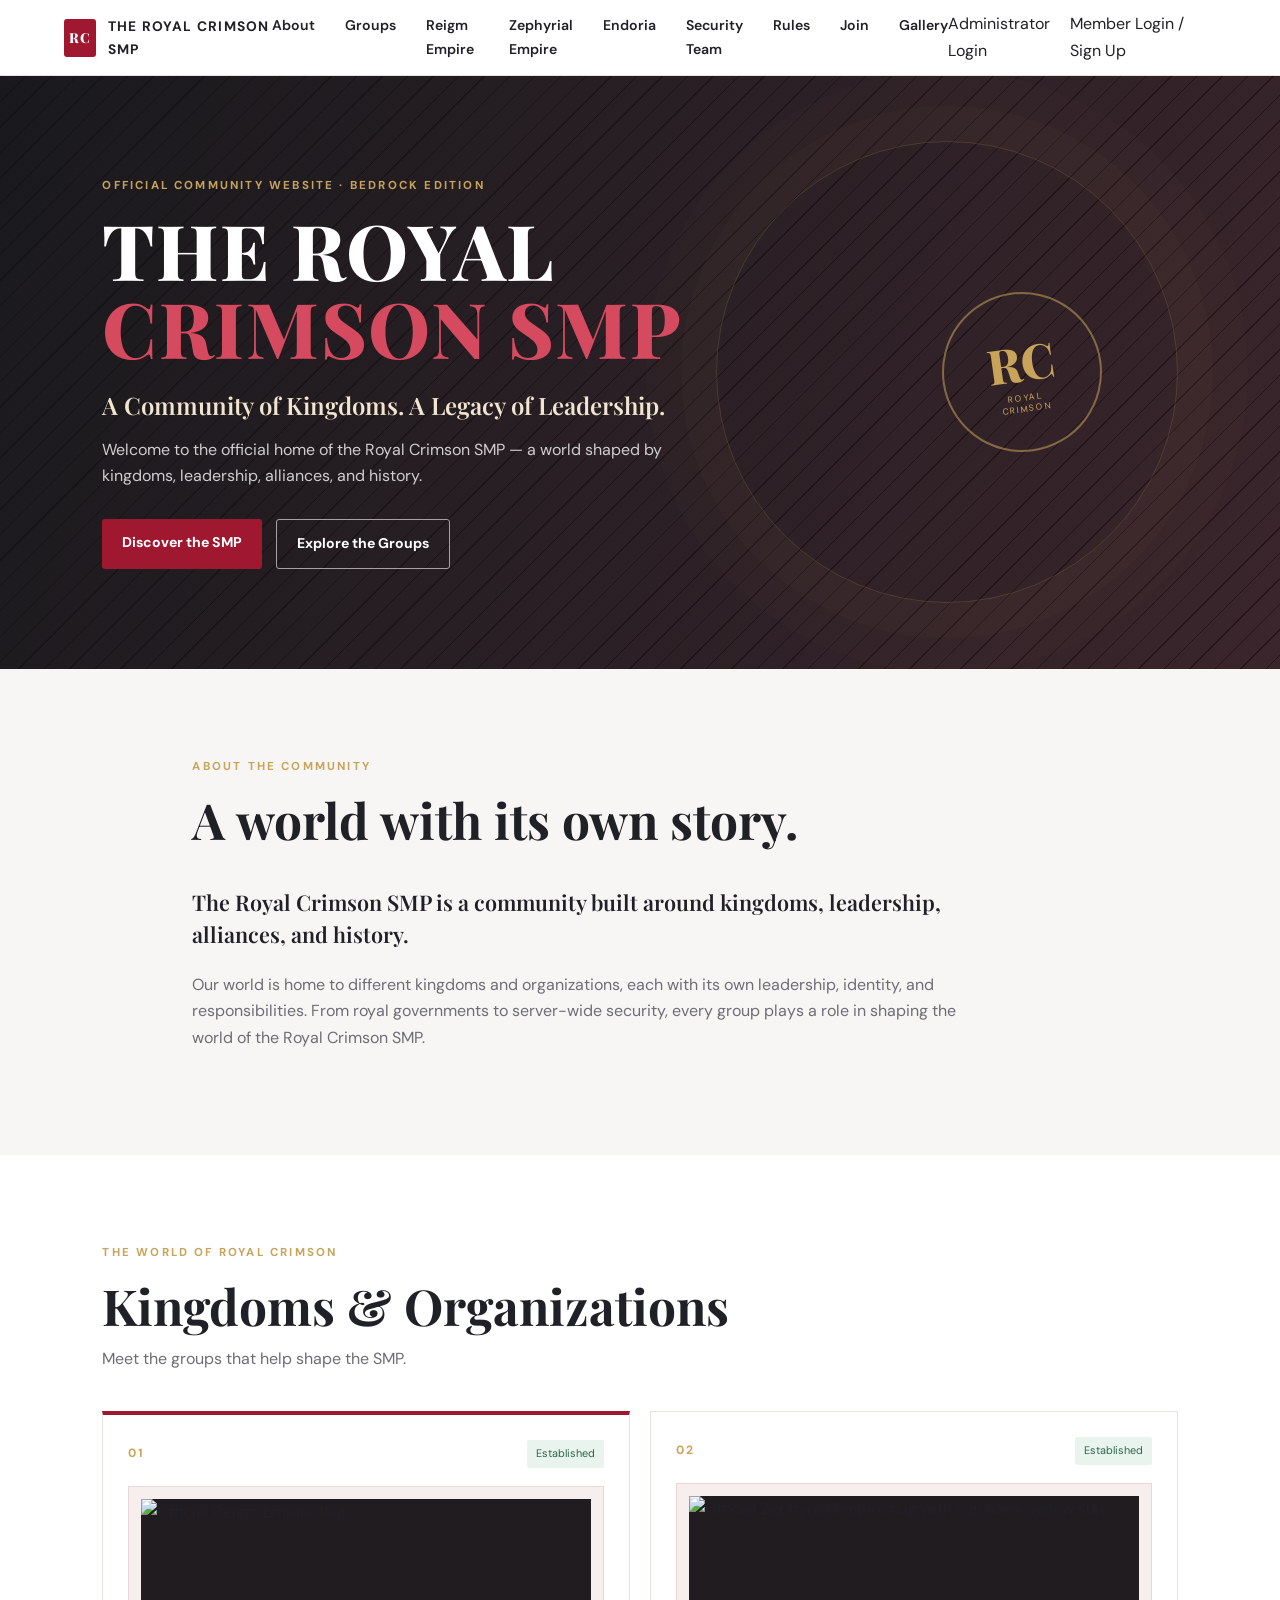
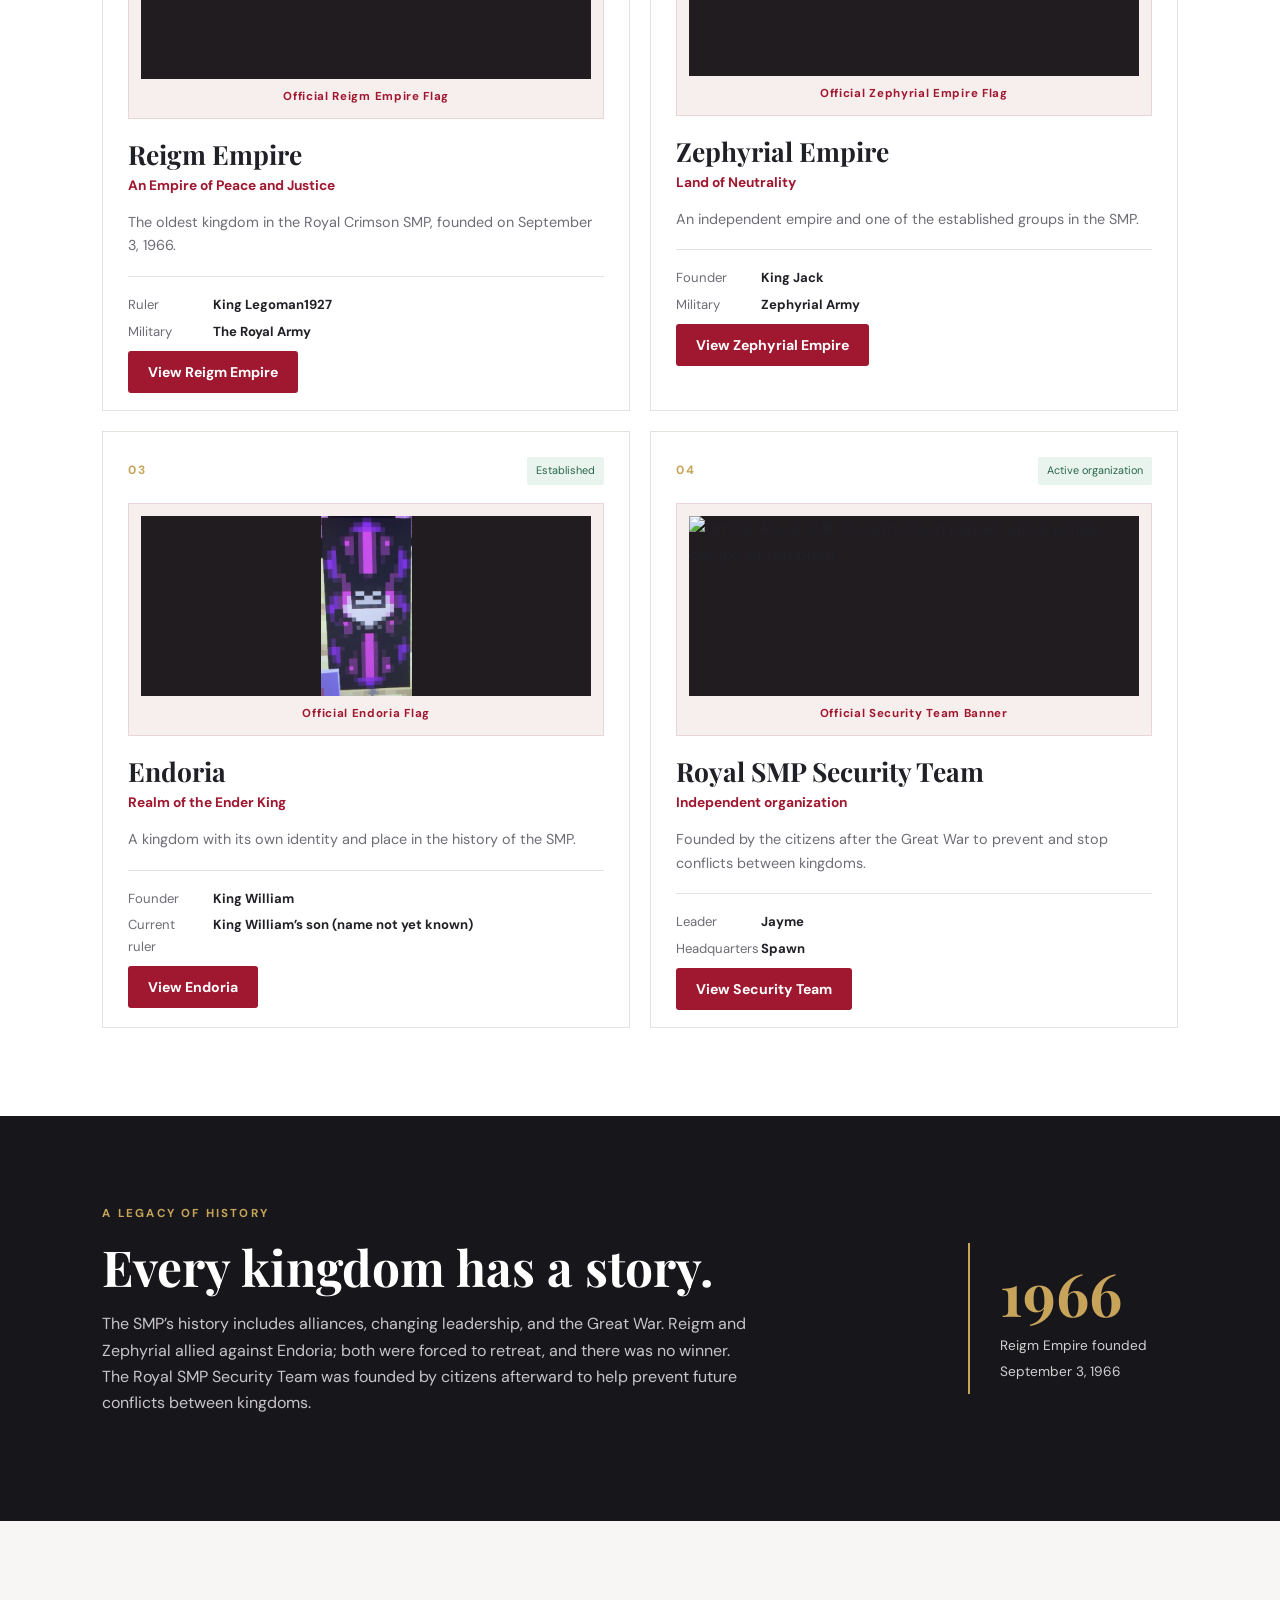
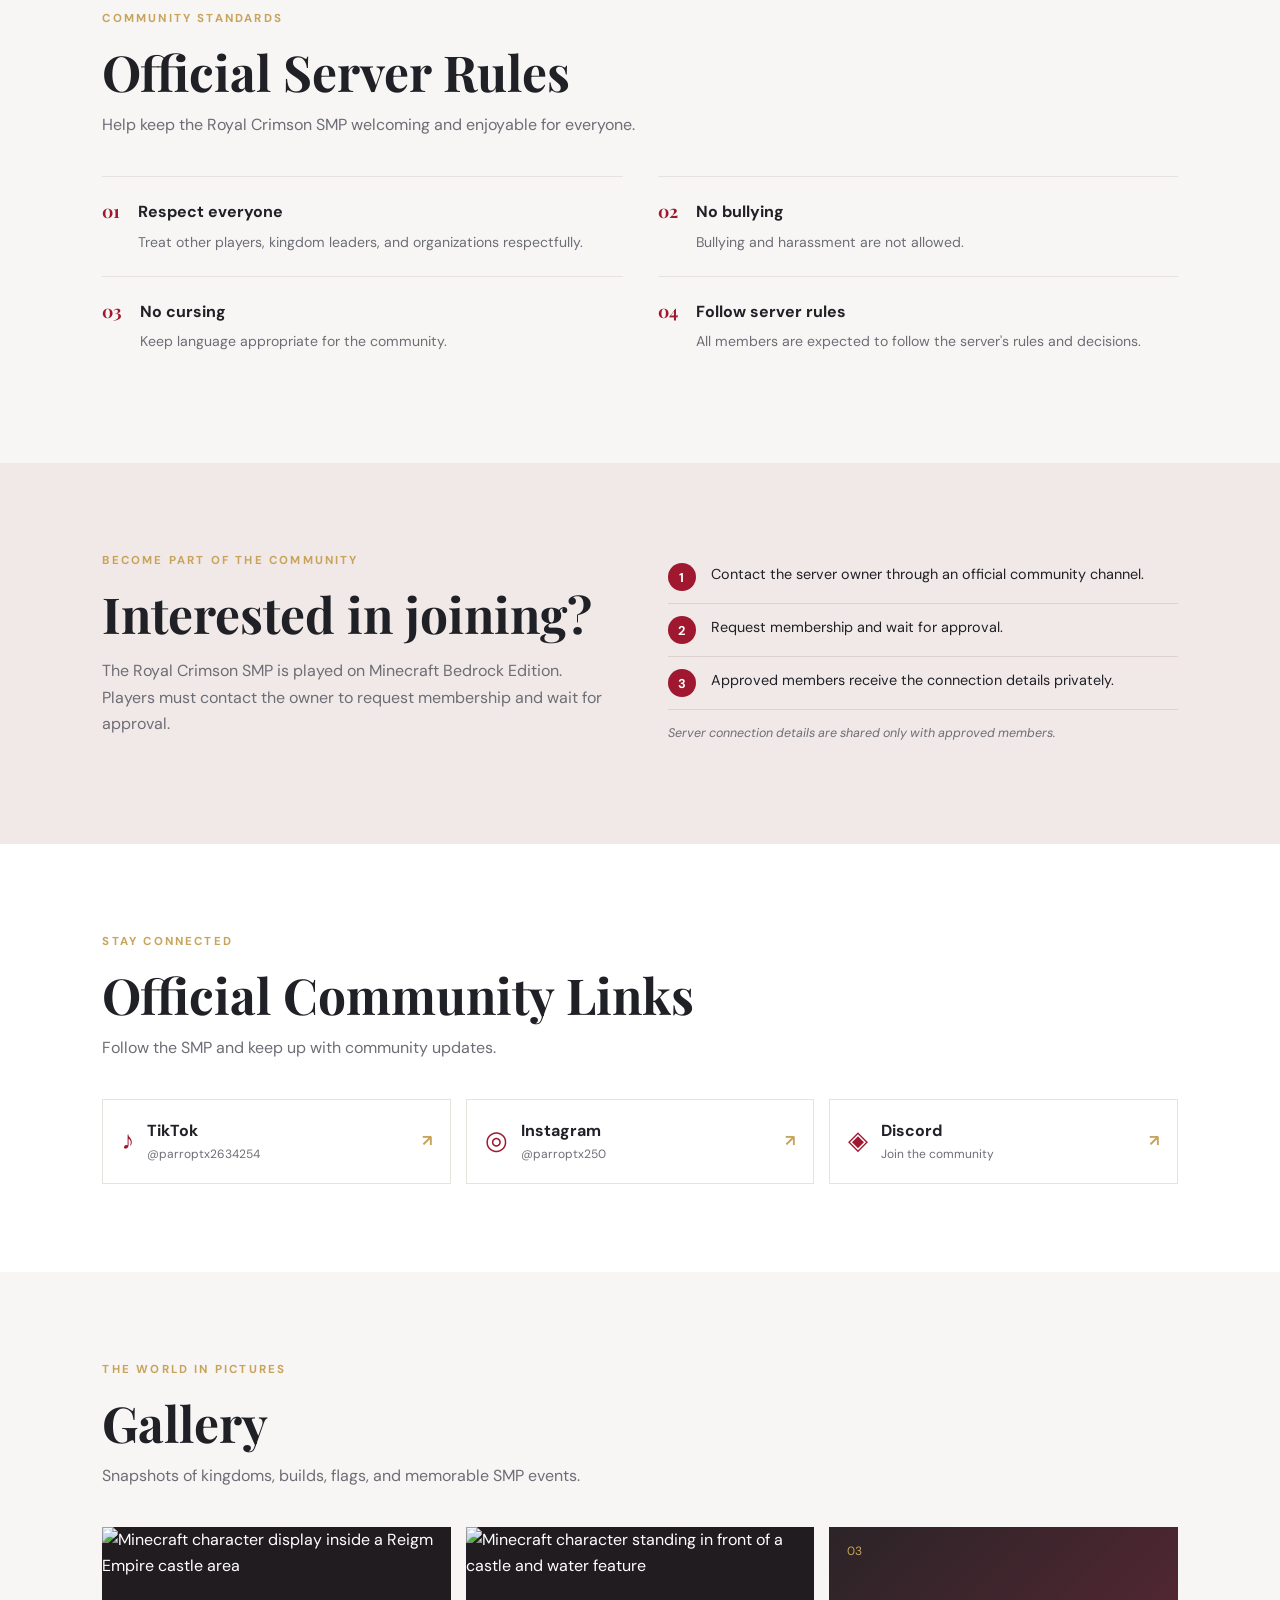
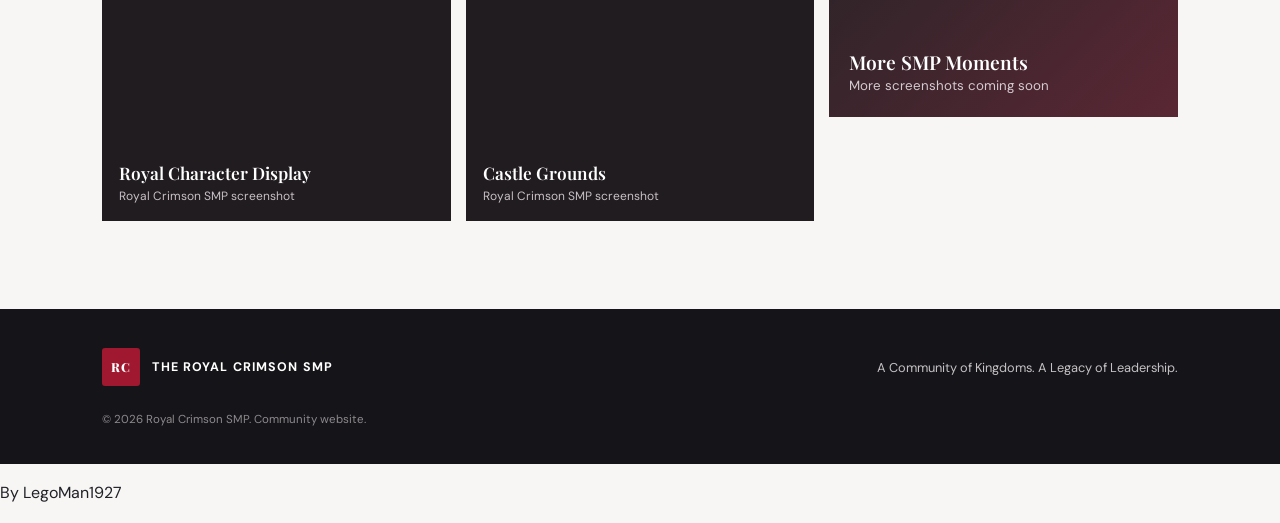
==== index.html @ 8d5f4698 "Fix image source paths for group cards Updated image source paths for flags and banners in the index" ====
<!doctype html>
<html lang="en">
<head>
  <meta charset="utf-8">
  <meta name="viewport" content="width=device-width, initial-scale=1">
  <meta name="description" content="The official home of the Royal Crimson SMP — a community of kingdoms, leadership, alliances, and history.">
  <title>The Royal Crimson SMP | Official Website</title>
  <link rel="stylesheet" href="style.css">
</head>
<body>
  <header class="site-header">
    <a class="brand" href="#home" aria-label="Royal Crimson SMP home">
      <span class="brand-mark">RC</span>
      <span>THE ROYAL CRIMSON SMP</span>
    </a>
    <button class="menu-toggle" aria-label="Toggle navigation" aria-expanded="false">☰</button>
    <nav class="nav" aria-label="Main navigation">
      <a href="index.html#about">About</a>
      <a href="index.html#groups">Groups</a>
      <a href="reigm-empire.html">Reigm Empire</a>
      <a href="zephyrial-empire.html">Zephyrial Empire</a>
      <a href="endoria.html">Endoria</a>
      <a href="security-team.html">Security Team</a>
      <a href="index.html#rules">Rules</a>
      <a href="index.html#join">Join</a>
      <a href="index.html#gallery">Gallery</a>
    </nav>
    <a href="admin-login.html" class="nav-link">Administrator Login</a>
    <a href="member-login.html" class="nav-link">Member Login / Sign Up</a>
  </header>

  <main>
    <section class="hero" id="home">
      <div class="hero-content">
        <p class="eyebrow">OFFICIAL COMMUNITY WEBSITE · BEDROCK EDITION</p>
        <h1>THE ROYAL<br><span>CRIMSON SMP</span></h1>
        <p class="hero-subtitle">A Community of Kingdoms. A Legacy of Leadership.</p>
        <p class="hero-copy">Welcome to the official home of the Royal Crimson SMP — a world shaped by kingdoms, leadership, alliances, and history.</p>
        <div class="hero-actions">
          <a class="button button-primary" href="#about">Discover the SMP</a>
          <a class="button button-outline" href="#groups">Explore the Groups</a>
        </div>
      </div>
      <div class="hero-seal" aria-hidden="true"><span>RC</span><small>ROYAL<br>CRIMSON</small></div>
    </section>

    <section class="intro section" id="about">
      <div class="section-heading">
        <p class="eyebrow">ABOUT THE COMMUNITY</p>
        <h2>A world with its own story.</h2>
      </div>
      <p class="lead">The Royal Crimson SMP is a community built around kingdoms, leadership, alliances, and history.</p>
      <p>Our world is home to different kingdoms and organizations, each with its own leadership, identity, and responsibilities. From royal governments to server-wide security, every group plays a role in shaping the world of the Royal Crimson SMP.</p>
    </section>

    <section class="groups-section section" id="groups">
      <div class="section-heading">
        <p class="eyebrow">THE WORLD OF ROYAL CRIMSON</p>
        <h2>Kingdoms &amp; Organizations</h2>
        <p>Meet the groups that help shape the SMP.</p>
      </div>

      <div class="group-grid">

        <article class="group-card featured">
          <div class="card-top"><span class="card-index">01</span><span class="status">Established</span></div>
          <figure class="flag-display">
            <img src="reigm-empire-official-flag.jpeg" alt="Official Reigm Empire flag">
            <figcaption>Official Reigm Empire Flag</figcaption>
          </figure>
          <h3>Reigm Empire</h3>
          <p class="group-tagline">An Empire of Peace and Justice</p>
          <p>The oldest kingdom in the Royal Crimson SMP, founded on September 3, 1966.</p>
          <dl>
            <div><dt>Ruler</dt><dd>King Legoman1927</dd></div>
            <div><dt>Military</dt><dd>The Royal Army</dd></div>
          </dl>
          <a class="button button-primary" href="reigm-empire.html">View Reigm Empire</a>
        </article>

        <article class="group-card">
          <div class="card-top"><span class="card-index">02</span><span class="status">Established</span></div>
          <figure class="flag-display">
            <img src="zephyrial-empire-official-flag.jpeg" alt="Official Zephyrial Empire flag with a golden-yellow sun">
            <figcaption>Official Zephyrial Empire Flag</figcaption>
          </figure>
          <h3>Zephyrial Empire</h3>
          <p class="group-tagline">Land of Neutrality</p>
          <p>An independent empire and one of the established groups in the SMP.</p>
          <dl>
            <div><dt>Founder</dt><dd>King Jack</dd></div>
            <div><dt>Military</dt><dd>Zephyrial Army</dd></div>
          </dl>
          <a class="button button-primary" href="zephyrial-empire.html">View Zephyrial Empire</a>
        </article>

        <article class="group-card">
          <div class="card-top"><span class="card-index">03</span><span class="status">Established</span></div>
          <figure class="flag-display">
            <img src="endoria-official-flag 2.jpeg" alt="Official Endoria flag">
            <figcaption>Official Endoria Flag</figcaption></figure>
          <h3>Endoria</h3>
          <p class="group-tagline">Realm of the Ender King</p>
          <p>A kingdom with its own identity and place in the history of the SMP.</p>
          <dl>
            <div><dt>Founder</dt><dd>King William</dd></div>
            <div><dt>Current ruler</dt><dd>King William’s son (name not yet known)</dd></div>
          </dl>
          <a class="button button-primary" href="endoria.html">View Endoria</a>
        </article>

        <article class="group-card">
          <div class="card-top"><span class="card-index">04</span><span class="status">Active organization</span></div>
          <figure class="flag-display">
            <img src="royal-smp-security-team-banner.jpeg" alt="Official Royal SMP Security Team banner with a golden-orange sun emblem">
            <figcaption>Official Security Team Banner</figcaption>
          </figure>
          <h3>Royal SMP Security Team</h3>
          <p class="group-tagline">Independent organization</p>
          <p>Founded by the citizens after the Great War to prevent and stop conflicts between kingdoms.</p>
          <dl>
            <div><dt>Leader</dt><dd>Jayme</dd></div>
            <div><dt>Headquarters</dt><dd>Spawn</dd></div>
          </dl>
          <a class="button button-primary" href="security-team.html">View Security Team</a>
        </article>

      </div>
    </section>

    <section class="history section">
      <div class="history-copy">
        <p class="eyebrow">A LEGACY OF HISTORY</p>
        <h2>Every kingdom has a story.</h2>
        <p>The SMP’s history includes alliances, changing leadership, and the Great War. Reigm and Zephyrial allied against Endoria; both were forced to retreat, and there was no winner. The Royal SMP Security Team was founded by citizens afterward to help prevent future conflicts between kingdoms.</p>
      </div>
      <div class="history-date"><strong>1966</strong><span>Reigm Empire founded<br>September 3, 1966</span></div>
    </section>

    <section class="rules-section section" id="rules">
      <div class="section-heading">
        <p class="eyebrow">COMMUNITY STANDARDS</p>
        <h2>Official Server Rules</h2>
        <p>Help keep the Royal Crimson SMP welcoming and enjoyable for everyone.</p>
      </div>
      <div class="rules-grid">
        <div class="rule"><span>01</span><div><h3>Respect everyone</h3><p>Treat other players, kingdom leaders, and organizations respectfully.</p></div></div>
        <div class="rule"><span>02</span><div><h3>No bullying</h3><p>Bullying and harassment are not allowed.</p></div></div>
        <div class="rule"><span>03</span><div><h3>No cursing</h3><p>Keep language appropriate for the community.</p></div></div>
        <div class="rule"><span>04</span><div><h3>Follow server rules</h3><p>All members are expected to follow the server's rules and decisions.</p></div></div>
      </div>
    </section>

    <section class="join-section section" id="join">
      <div>
        <p class="eyebrow">BECOME PART OF THE COMMUNITY</p>
        <h2>Interested in joining?</h2>
        <p>The Royal Crimson SMP is played on Minecraft Bedrock Edition. Players must contact the owner to request membership and wait for approval.</p>
      </div>
      <div class="join-steps">
        <div><span>1</span><p>Contact the server owner through an official community channel.</p></div>
        <div><span>2</span><p>Request membership and wait for approval.</p></div>
        <div><span>3</span><p>Approved members receive the connection details privately.</p></div>
        <p class="privacy-note">Server connection details are shared only with approved members.</p>
      </div>
    </section>

    <section class="community section" id="community">
      <div class="section-heading">
        <p class="eyebrow">STAY CONNECTED</p>
        <h2>Official Community Links</h2>
        <p>Follow the SMP and keep up with community updates.</p>
      </div>
      <div class="social-links">
        <a href="https://www.tiktok.com/@parroptx2634254" target="_blank" rel="noopener noreferrer"><span>♪</span><div><strong>TikTok</strong><small>@parroptx2634254</small></div><b>↗</b></a>
        <a href="https://www.instagram.com/parroptx250/" target="_blank" rel="noopener noreferrer"><span>◎</span><div><strong>Instagram</strong><small>@parroptx250</small></div><b>↗</b></a>
        <a href="https://discord.gg/pt2bNhcgC" target="_blank" rel="noopener noreferrer"><span>◈</span><div><strong>Discord</strong><small>Join the community</small></div><b>↗</b></a>
      </div>
    </section>

    <section class="gallery section" id="gallery">
      <div class="section-heading">
        <p class="eyebrow">THE WORLD IN PICTURES</p>
        <h2>Gallery</h2>
        <p>Snapshots of kingdoms, builds, flags, and memorable SMP events.</p>
      </div>
      <div class="gallery-grid">
        <figure class="gallery-photo">
          <img src="images/smp-screenshot-1.jpeg" alt="Minecraft character display inside a Reigm Empire castle area">
          <figcaption><strong>Royal Character Display</strong><small>Royal Crimson SMP screenshot</small></figcaption>
        </figure>
        <figure class="gallery-photo">
          <img src="images/smp-screenshot-2.jpeg" alt="Minecraft character standing in front of a castle and water feature">
          <figcaption><strong>Castle Grounds</strong><small>Royal Crimson SMP screenshot</small></figcaption>
        </figure>
        <div class="gallery-slot"><span>03</span><strong>More SMP Moments</strong><small>More screenshots coming soon</small></div>
      </div>
    </section>
  </main>

  <footer class="footer">
    <a class="brand" href="#home"><span class="brand-mark">RC</span><span>THE ROYAL CRIMSON SMP</span></a>
    <p>A Community of Kingdoms. A Legacy of Leadership.</p>
    <small>© <span id="year"></span> Royal Crimson SMP. Community website.</small>
  </footer>

  <script src="script.js"></script>

  <footer class="site-credit">
    <p>By LegoMan1927</p>
  </footer>
</body>
</html>
---- style.css ----
@import url('https://fonts.googleapis.com/css2?family=DM+Sans:wght@400;500;600;700&family=Playfair+Display:wght@600;700;800&display=swap');
:root{--crimson:#9f1830;--deep:#17171b;--ink:#202027;--muted:#6d6d76;--gold:#c8a45b;--paper:#f7f6f4;--white:#fff;--line:#e6e2de}
*{box-sizing:border-box}html{scroll-behavior:smooth;scroll-padding-top:90px}body{margin:0;background:var(--paper);color:var(--ink);font-family:'DM Sans',Arial,sans-serif;line-height:1.65}a{color:inherit;text-decoration:none}.site-header{height:76px;padding:0 max(5vw,24px);display:flex;align-items:center;justify-content:space-between;background:#fff;border-bottom:1px solid var(--line);position:sticky;top:0;z-index:10}.brand{display:flex;align-items:center;gap:12px;font-weight:700;font-size:.86rem;letter-spacing:.09em}.brand-mark{width:38px;height:38px;background:var(--crimson);color:#fff;display:grid;place-items:center;font-family:'Playfair Display',serif;font-weight:800;border-radius:3px}.nav{display:flex;gap:30px;font-size:.88rem;font-weight:600}.nav a:hover{color:var(--crimson)}.menu-toggle{display:none;background:none;border:0;font-size:1.5rem}.hero{min-height:590px;background:linear-gradient(110deg,rgba(18,18,22,.97),rgba(39,17,24,.91)),repeating-linear-gradient(135deg,#222 0 1px,transparent 1px 18px);color:#fff;padding:100px max(8vw,28px);display:flex;align-items:center;justify-content:space-between;position:relative;overflow:hidden}.hero:after{content:"";position:absolute;width:460px;height:460px;border:1px solid rgba(200,164,91,.2);border-radius:50%;right:8%;top:65px;box-shadow:0 0 0 35px rgba(200,164,91,.025),0 0 0 70px rgba(200,164,91,.02)}.hero-content{max-width:720px;position:relative;z-index:1}.eyebrow{font-size:.72rem;font-weight:700;letter-spacing:.19em;color:var(--gold);margin:0 0 15px}.hero h1{font:800 clamp(2.7rem,6vw,5.3rem)/1.02 'Playfair Display',Georgia,serif;letter-spacing:.02em;margin:0}.hero h1 span{color:#d64a60}.hero-subtitle{font:600 clamp(1.1rem,2vw,1.5rem) 'Playfair Display',Georgia,serif;color:#f1e5d0;margin:22px 0 10px}.hero-copy{color:#d0cdd0;max-width:600px}.hero-actions{display:flex;gap:14px;flex-wrap:wrap;margin-top:30px}.button{padding:12px 20px;border-radius:3px;font-weight:700;font-size:.88rem}.button-primary{background:var(--crimson);color:#fff}.button-outline{border:1px solid #a9a1a1;color:#fff}.hero-seal{z-index:1;width:160px;height:160px;border:2px solid rgba(200,164,91,.55);border-radius:50%;display:flex;flex-direction:column;align-items:center;justify-content:center;color:var(--gold);margin-right:7%;transform:rotate(-8deg)}.hero-seal span{font:800 3rem 'Playfair Display',serif}.hero-seal small{text-align:center;letter-spacing:.2em;font-size:.55rem;line-height:1.3}.section{padding:88px max(8vw,28px)}.section-heading{max-width:720px;margin-bottom:38px}.section-heading h2,.history h2,.join-section h2{font:700 clamp(2rem,4vw,3.1rem)/1.15 'Playfair Display',Georgia,serif;margin:0 0 12px}.section-heading>p:last-child{color:var(--muted);margin:0}.intro{max-width:1100px;margin:auto}.intro .lead{font:600 1.35rem/1.5 'Playfair Display',Georgia,serif;max-width:800px}.intro>p:last-child{max-width:800px;color:var(--muted)}.groups-section{background:#fff}.group-grid{display:grid;grid-template-columns:repeat(2,minmax(0,1fr));gap:20px}.group-card{border:1px solid var(--line);padding:25px;background:#fff;min-height:340px}.group-card.featured{border-top:4px solid var(--crimson)}.card-top{display:flex;justify-content:space-between;align-items:center}.card-index{font-size:.75rem;font-weight:700;color:var(--gold);letter-spacing:.15em}.status{font-size:.68rem;color:#28664b;background:#eaf4ee;padding:5px 9px;border-radius:2px}.status.pending{color:#8a6422;background:#f7f0df}.group-card h3{font:700 1.65rem 'Playfair Display',serif;margin:17px 0 0}.group-tagline{color:var(--crimson);font-weight:700;font-size:.86rem;margin:2px 0 10px}.group-card>p:not(.group-tagline){color:var(--muted);font-size:.9rem}.group-card dl{border-top:1px solid var(--line);padding-top:12px;margin-top:18px}.group-card dl div{display:flex;gap:10px;font-size:.82rem;margin:5px 0}.group-card dt{color:var(--muted);width:75px}.group-card dd{margin:0;font-weight:700}.flag-placeholder{height:94px;background:#f7eeee;border:1px dashed #bd9299;display:flex;flex-direction:column;align-items:center;justify-content:center;color:var(--crimson);font-size:.7rem;font-weight:700;letter-spacing:.13em;margin-top:18px}.flag-placeholder small{font-size:.65rem;letter-spacing:0;color:var(--muted);font-weight:400}.symbol{height:94px;margin-top:18px;background:#f3f1ee;display:grid;place-items:center;color:var(--crimson);font:700 3rem 'Playfair Display',serif}.symbol.shield{font-size:2.5rem}.history{background:var(--deep);color:#fff;display:flex;justify-content:space-between;align-items:center;gap:40px}.history-copy{max-width:650px}.history-copy p:last-child{color:#c8c5c8}.history-date{border-left:2px solid var(--gold);padding:10px 0 10px 30px;min-width:210px}.history-date strong{display:block;color:var(--gold);font:700 3.7rem 'Playfair Display',serif}.history-date span{color:#d3d0d2;font-size:.85rem}.rules-grid{display:grid;grid-template-columns:repeat(2,minmax(0,1fr));gap:0 35px}.rule{display:flex;gap:18px;padding:22px 0;border-top:1px solid var(--line)}.rule>span{font:700 1.1rem 'Playfair Display',serif;color:var(--crimson)}.rule h3{margin:0;font-size:1rem}.rule p{margin:5px 0 0;color:var(--muted);font-size:.88rem}.join-section{background:#f0e9e7;display:grid;grid-template-columns:1fr 1fr;gap:55px}.join-section>div:first-child>p:last-child{color:var(--muted)}.join-steps>div{display:flex;align-items:flex-start;gap:15px;padding:12px 0;border-bottom:1px solid #ddd2cf}.join-steps>div span{width:28px;height:28px;flex:none;border-radius:50%;display:grid;place-items:center;background:var(--crimson);color:#fff;font-weight:700;font-size:.8rem}.join-steps>div p{margin:0;font-size:.9rem}.privacy-note{font-size:.78rem;color:var(--muted);font-style:italic}.community{background:#fff}.social-links{display:grid;grid-template-columns:repeat(3,1fr);gap:15px}.social-links a{display:flex;align-items:center;gap:13px;padding:18px;border:1px solid var(--line);transition:.2s}.social-links a:hover{border-color:var(--crimson);transform:translateY(-2px)}.social-links a>span{font-size:1.6rem;color:var(--crimson)}.social-links strong,.social-links small{display:block}.social-links small{font-size:.75rem;color:var(--muted)}.social-links b{margin-left:auto;color:var(--gold)}.gallery-grid{display:grid;grid-template-columns:repeat(3,1fr);gap:15px}.gallery-slot{height:190px;background:linear-gradient(135deg,#2b2428,#5a2734);color:#fff;display:flex;flex-direction:column;justify-content:flex-end;padding:20px;position:relative}.gallery-slot span{position:absolute;top:15px;left:18px;color:var(--gold);font-size:.75rem}.gallery-slot strong{font:600 1.2rem 'Playfair Display',serif}.gallery-slot small{color:#d4cbd0}.footer{background:#151519;color:#fff;padding:35px max(8vw,28px);display:flex;align-items:center;justify-content:space-between;gap:20px;flex-wrap:wrap}.footer p{color:#c6c1c4;font-size:.8rem}.footer>small{width:100%;color:#8d888c;font-size:.72rem}.footer .brand{font-size:.78rem}
@media(max-width:760px){.site-header{height:68px}.menu-toggle{display:block;color:var(--ink)}.nav{display:none;position:absolute;top:68px;left:0;right:0;background:#fff;padding:18px 25px;flex-direction:column;gap:15px;border-bottom:1px solid var(--line)}.nav.open{display:flex}.hero{min-height:540px;padding-top:75px;padding-bottom:75px}.hero-seal{display:none}.section{padding:65px 24px}.group-grid,.rules-grid,.join-section{grid-template-columns:1fr}.history{align-items:flex-start;flex-direction:column}.social-links,.gallery-grid{grid-template-columns:1fr}.gallery-slot{height:160px}.footer{align-items:flex-start;flex-direction:column}.footer>small{width:auto}}

.gallery-photo{margin:0;min-width:0;background:#211c20;color:#fff;overflow:hidden}
.gallery-photo img{display:block;width:100%;height:220px;object-fit:cover;object-position:center}
.gallery-photo figcaption{padding:14px 17px}
.gallery-photo figcaption strong,.gallery-photo figcaption small{display:block}
.gallery-photo figcaption strong{font:600 1.08rem 'Playfair Display',Georgia,serif}
.gallery-photo figcaption small{font-size:.75rem;color:#c8c0c4;margin-top:3px}
@media(max-width:760px){.gallery-photo img{height:240px}}

.flag-display{margin:18px 0 0;background:#f7eeee;border:1px solid #ead6d9;padding:12px}
.flag-display img{display:block;width:100%;height:180px;object-fit:contain;background:#211c20}
.flag-display figcaption{font-size:.72rem;font-weight:700;color:var(--crimson);text-align:center;padding-top:8px;letter-spacing:.06em}
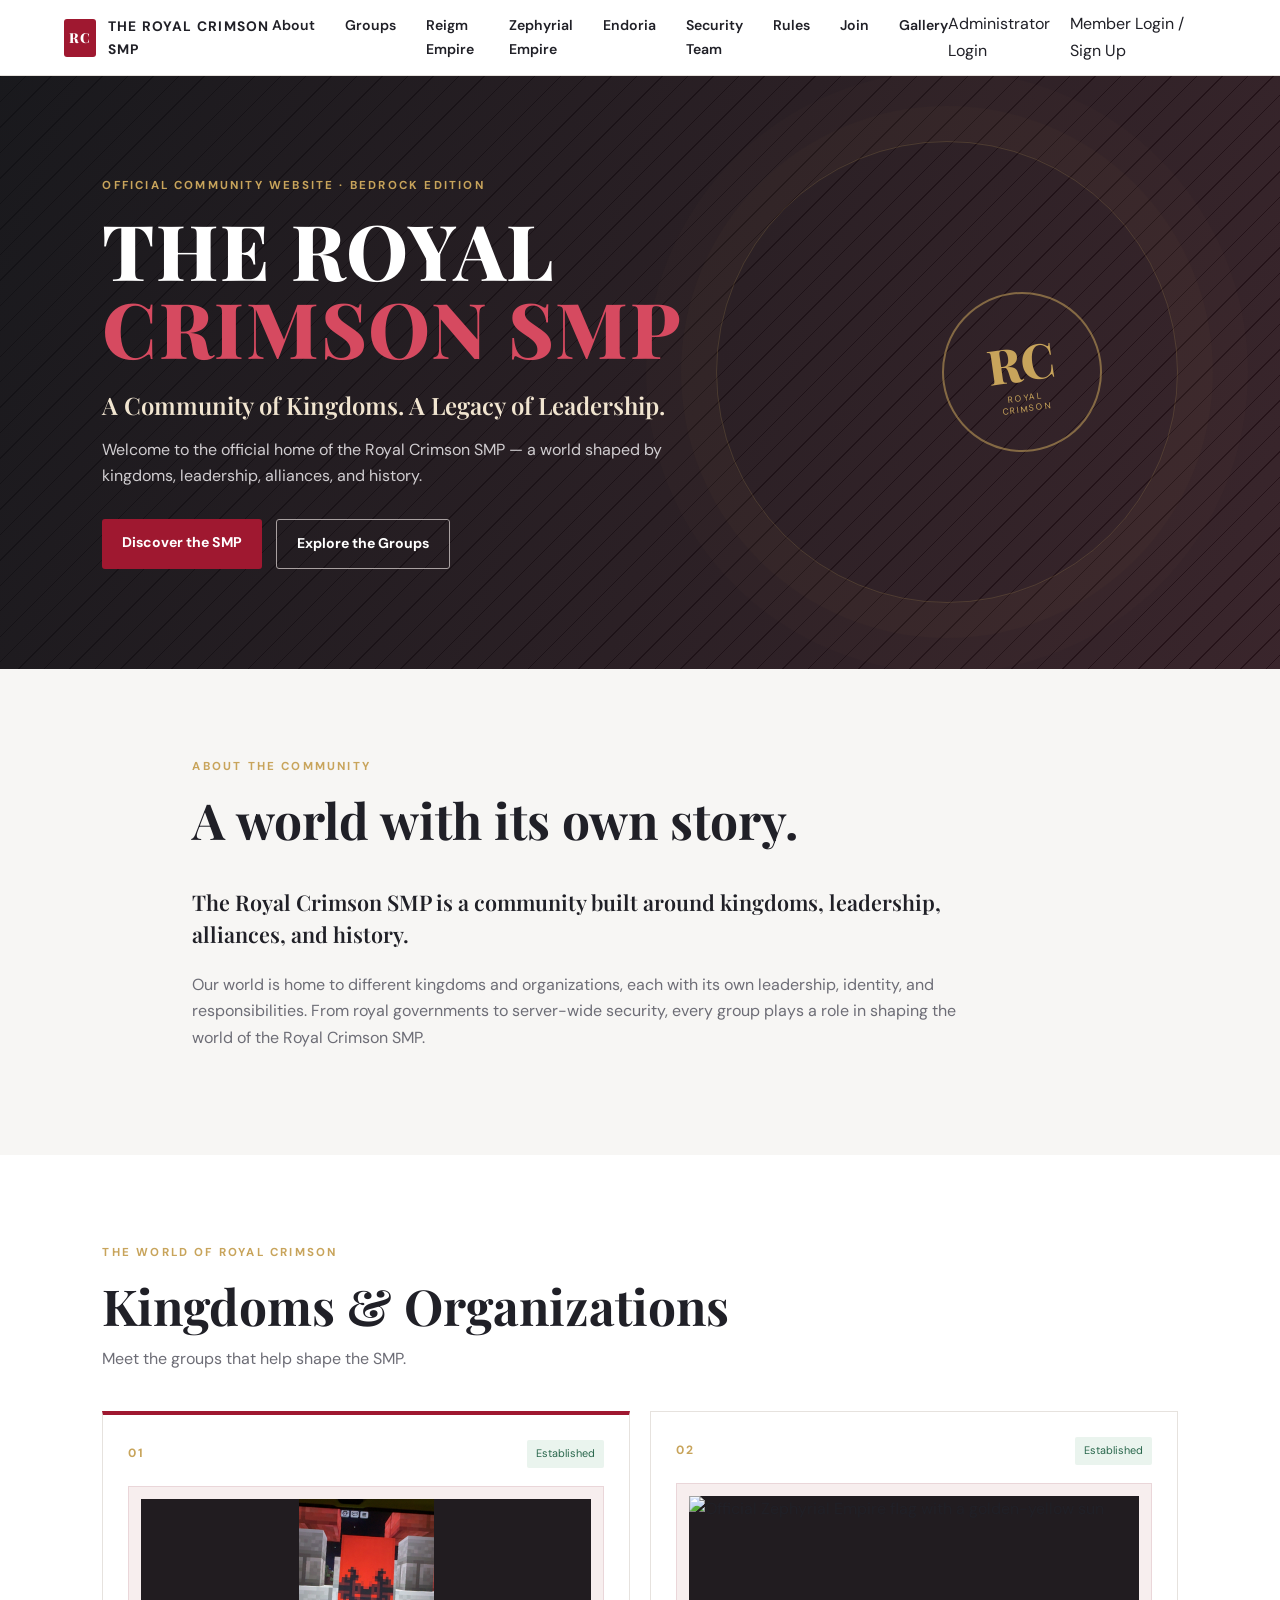
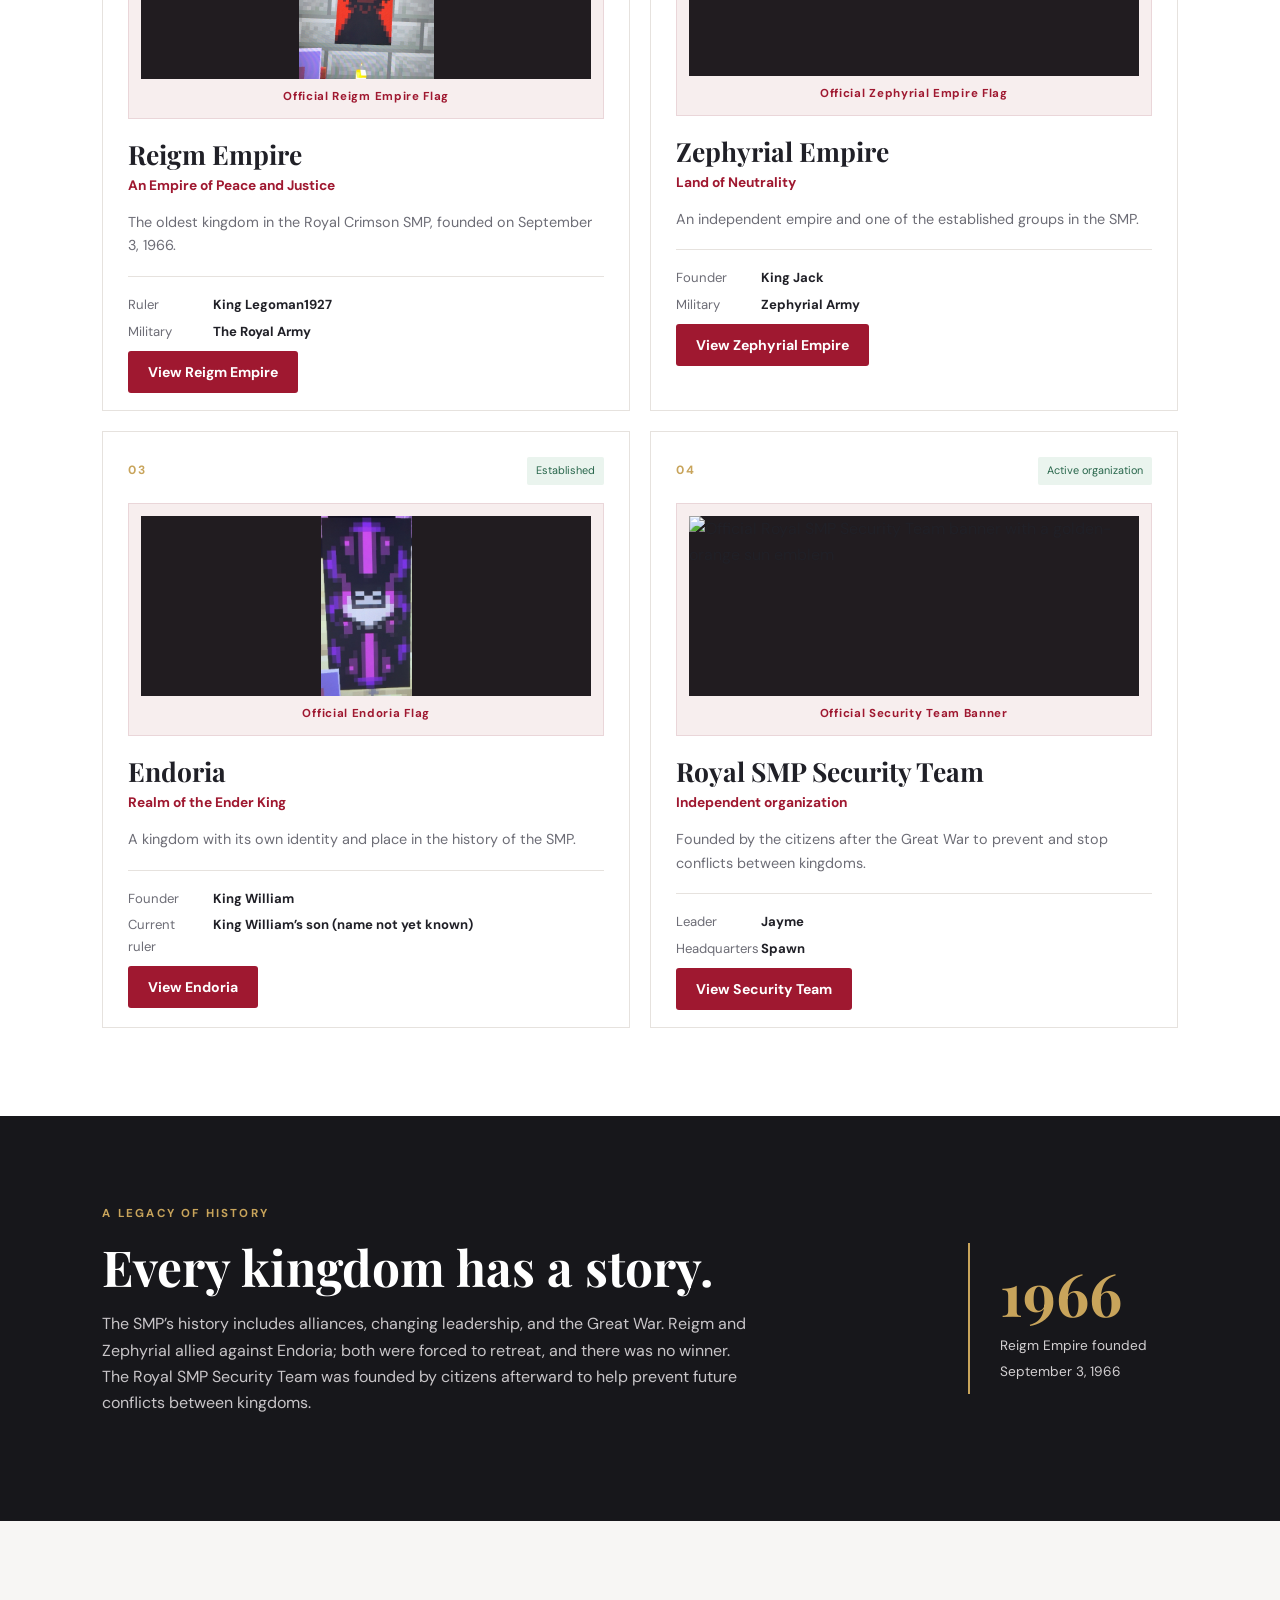
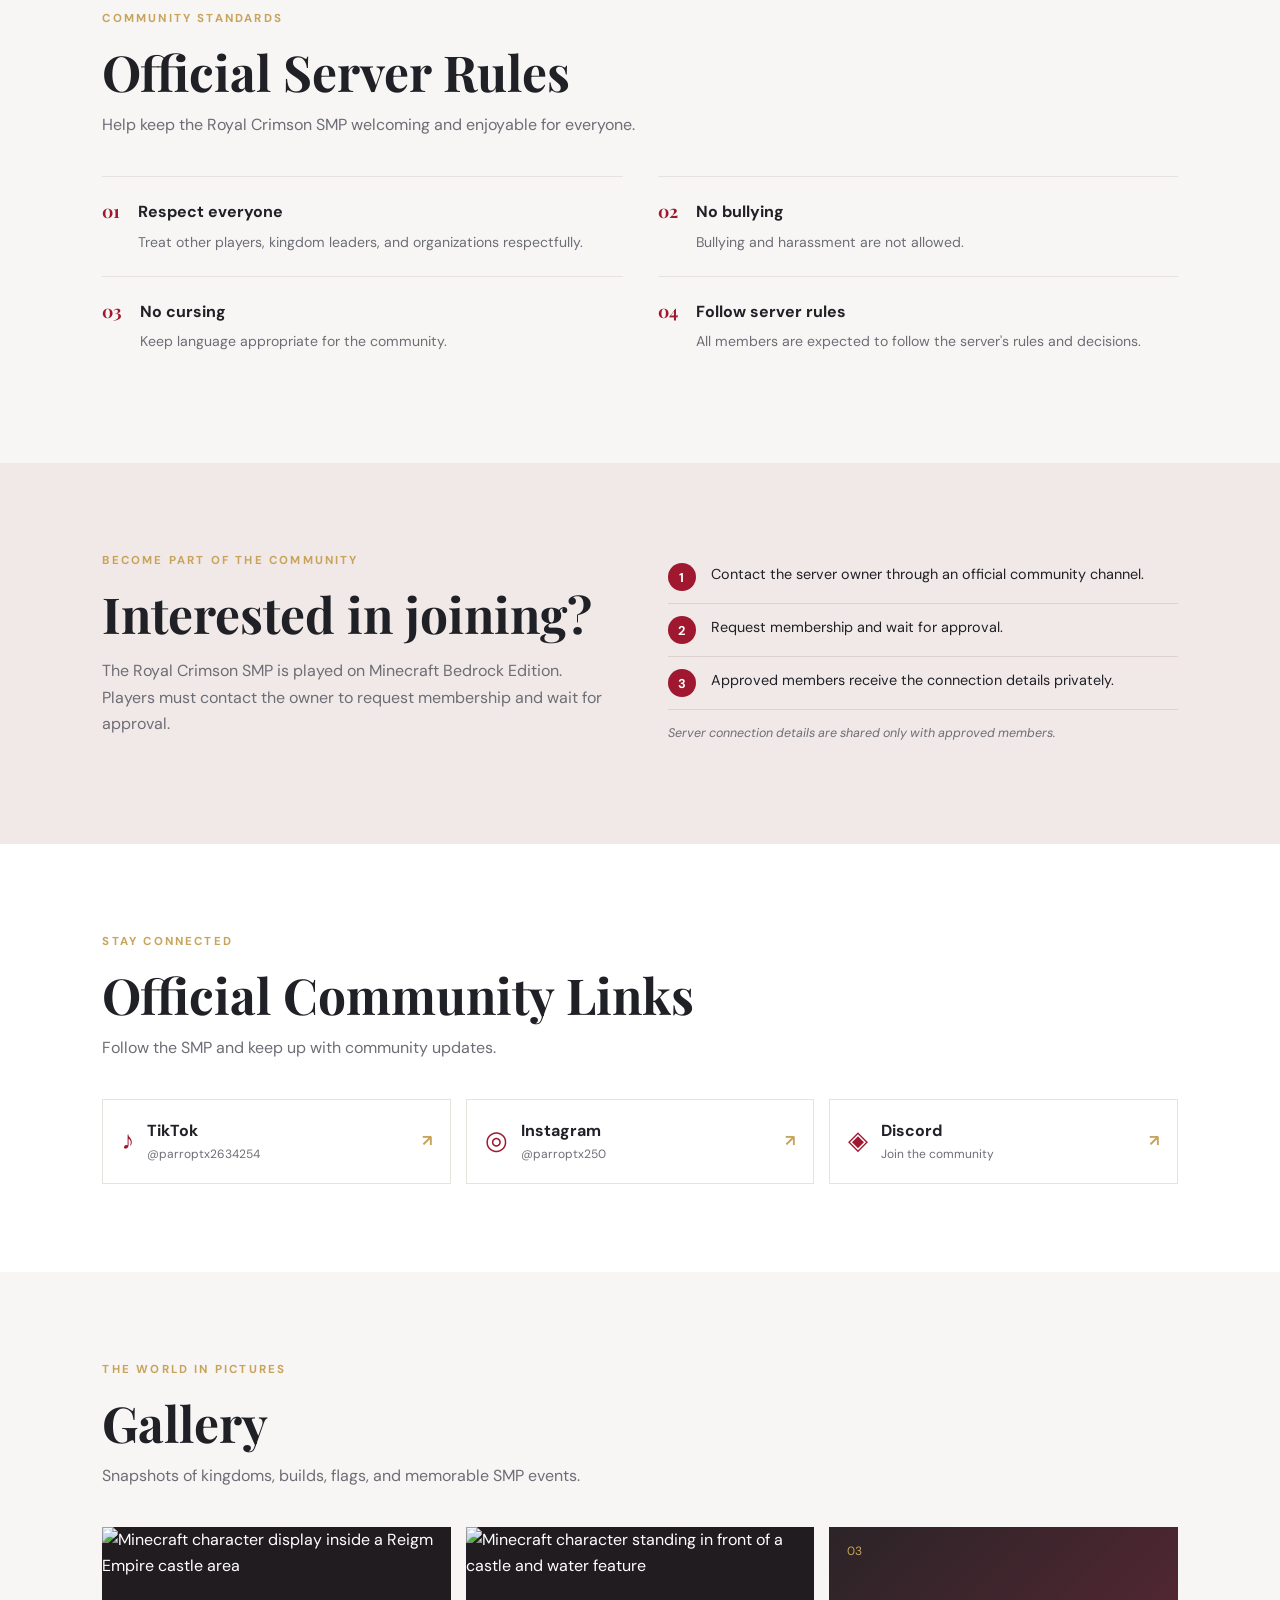
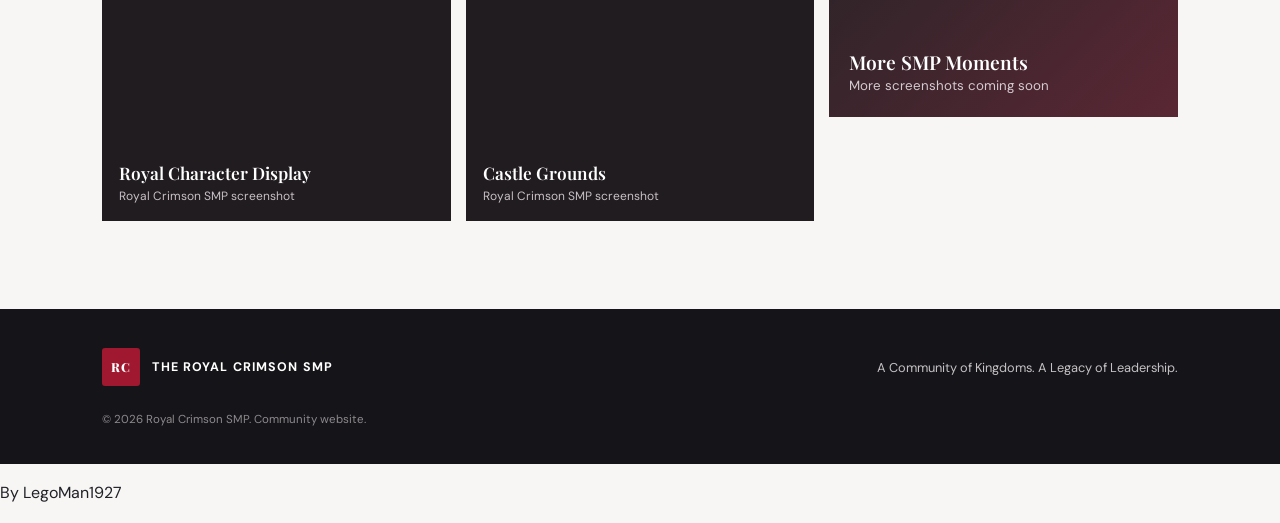
==== commit 59164883: "Refactor HTML structure for better readability" ====
--- a/index.html
+++ b/index.html
@@ -42,7 +42,10 @@
           <a class="button button-outline" href="#groups">Explore the Groups</a>
         </div>
       </div>
-      <div class="hero-seal" aria-hidden="true"><span>RC</span><small>ROYAL<br>CRIMSON</small></div>
+      <div class="hero-seal" aria-hidden="true">
+        <span>RC</span>
+        <small>ROYAL<br>CRIMSON</small>
+      </div>
     </section>
 
     <section class="intro section" id="about">
@@ -64,9 +67,12 @@
       <div class="group-grid">
 
         <article class="group-card featured">
-          <div class="card-top"><span class="card-index">01</span><span class="status">Established</span></div>
-          <figure class="flag-display">
-            <img src="reigm-empire-official-flag.jpeg" alt="Official Reigm Empire flag">
+          <div class="card-top">
+            <span class="card-index">01</span>
+            <span class="status">Established</span>
+          </div>
+          <figure class="flag-display">
+            <img src="reigm-empire-official-flag 2.jpeg" alt="Official Reigm Empire flag">
             <figcaption>Official Reigm Empire Flag</figcaption>
           </figure>
           <h3>Reigm Empire</h3>
@@ -80,7 +86,10 @@
         </article>
 
         <article class="group-card">
-          <div class="card-top"><span class="card-index">02</span><span class="status">Established</span></div>
+          <div class="card-top">
+            <span class="card-index">02</span>
+            <span class="status">Established</span>
+          </div>
           <figure class="flag-display">
             <img src="zephyrial-empire-official-flag.jpeg" alt="Official Zephyrial Empire flag with a golden-yellow sun">
             <figcaption>Official Zephyrial Empire Flag</figcaption>
@@ -96,10 +105,14 @@
         </article>
 
         <article class="group-card">
-          <div class="card-top"><span class="card-index">03</span><span class="status">Established</span></div>
+          <div class="card-top">
+            <span class="card-index">03</span>
+            <span class="status">Established</span>
+          </div>
           <figure class="flag-display">
             <img src="endoria-official-flag 2.jpeg" alt="Official Endoria flag">
-            <figcaption>Official Endoria Flag</figcaption></figure>
+            <figcaption>Official Endoria Flag</figcaption>
+          </figure>
           <h3>Endoria</h3>
           <p class="group-tagline">Realm of the Ender King</p>
           <p>A kingdom with its own identity and place in the history of the SMP.</p>
@@ -111,7 +124,10 @@
         </article>
 
         <article class="group-card">
-          <div class="card-top"><span class="card-index">04</span><span class="status">Active organization</span></div>
+          <div class="card-top">
+            <span class="card-index">04</span>
+            <span class="status">Active organization</span>
+          </div>
           <figure class="flag-display">
             <img src="royal-smp-security-team-banner.jpeg" alt="Official Royal SMP Security Team banner with a golden-orange sun emblem">
             <figcaption>Official Security Team Banner</figcaption>
@@ -135,7 +151,10 @@
         <h2>Every kingdom has a story.</h2>
         <p>The SMP’s history includes alliances, changing leadership, and the Great War. Reigm and Zephyrial allied against Endoria; both were forced to retreat, and there was no winner. The Royal SMP Security Team was founded by citizens afterward to help prevent future conflicts between kingdoms.</p>
       </div>
-      <div class="history-date"><strong>1966</strong><span>Reigm Empire founded<br>September 3, 1966</span></div>
+      <div class="history-date">
+        <strong>1966</strong>
+        <span>Reigm Empire founded<br>September 3, 1966</span>
+      </div>
     </section>
 
     <section class="rules-section section" id="rules">
@@ -187,20 +206,27 @@
       </div>
       <div class="gallery-grid">
         <figure class="gallery-photo">
-          <img src="images/smp-screenshot-1.jpeg" alt="Minecraft character display inside a Reigm Empire castle area">
+          <img src="smp-screenshot-1.jpeg" alt="Minecraft character display inside a Reigm Empire castle area">
           <figcaption><strong>Royal Character Display</strong><small>Royal Crimson SMP screenshot</small></figcaption>
         </figure>
         <figure class="gallery-photo">
-          <img src="images/smp-screenshot-2.jpeg" alt="Minecraft character standing in front of a castle and water feature">
+          <img src="smp-screenshot-2.jpeg" alt="Minecraft character standing in front of a castle and water feature">
           <figcaption><strong>Castle Grounds</strong><small>Royal Crimson SMP screenshot</small></figcaption>
         </figure>
-        <div class="gallery-slot"><span>03</span><strong>More SMP Moments</strong><small>More screenshots coming soon</small></div>
+        <div class="gallery-slot">
+          <span>03</span>
+          <strong>More SMP Moments</strong>
+          <small>More screenshots coming soon</small>
+        </div>
       </div>
     </section>
   </main>
 
   <footer class="footer">
-    <a class="brand" href="#home"><span class="brand-mark">RC</span><span>THE ROYAL CRIMSON SMP</span></a>
+    <a class="brand" href="#home">
+      <span class="brand-mark">RC</span>
+      <span>THE ROYAL CRIMSON SMP</span>
+    </a>
     <p>A Community of Kingdoms. A Legacy of Leadership.</p>
     <small>© <span id="year"></span> Royal Crimson SMP. Community website.</small>
   </footer>
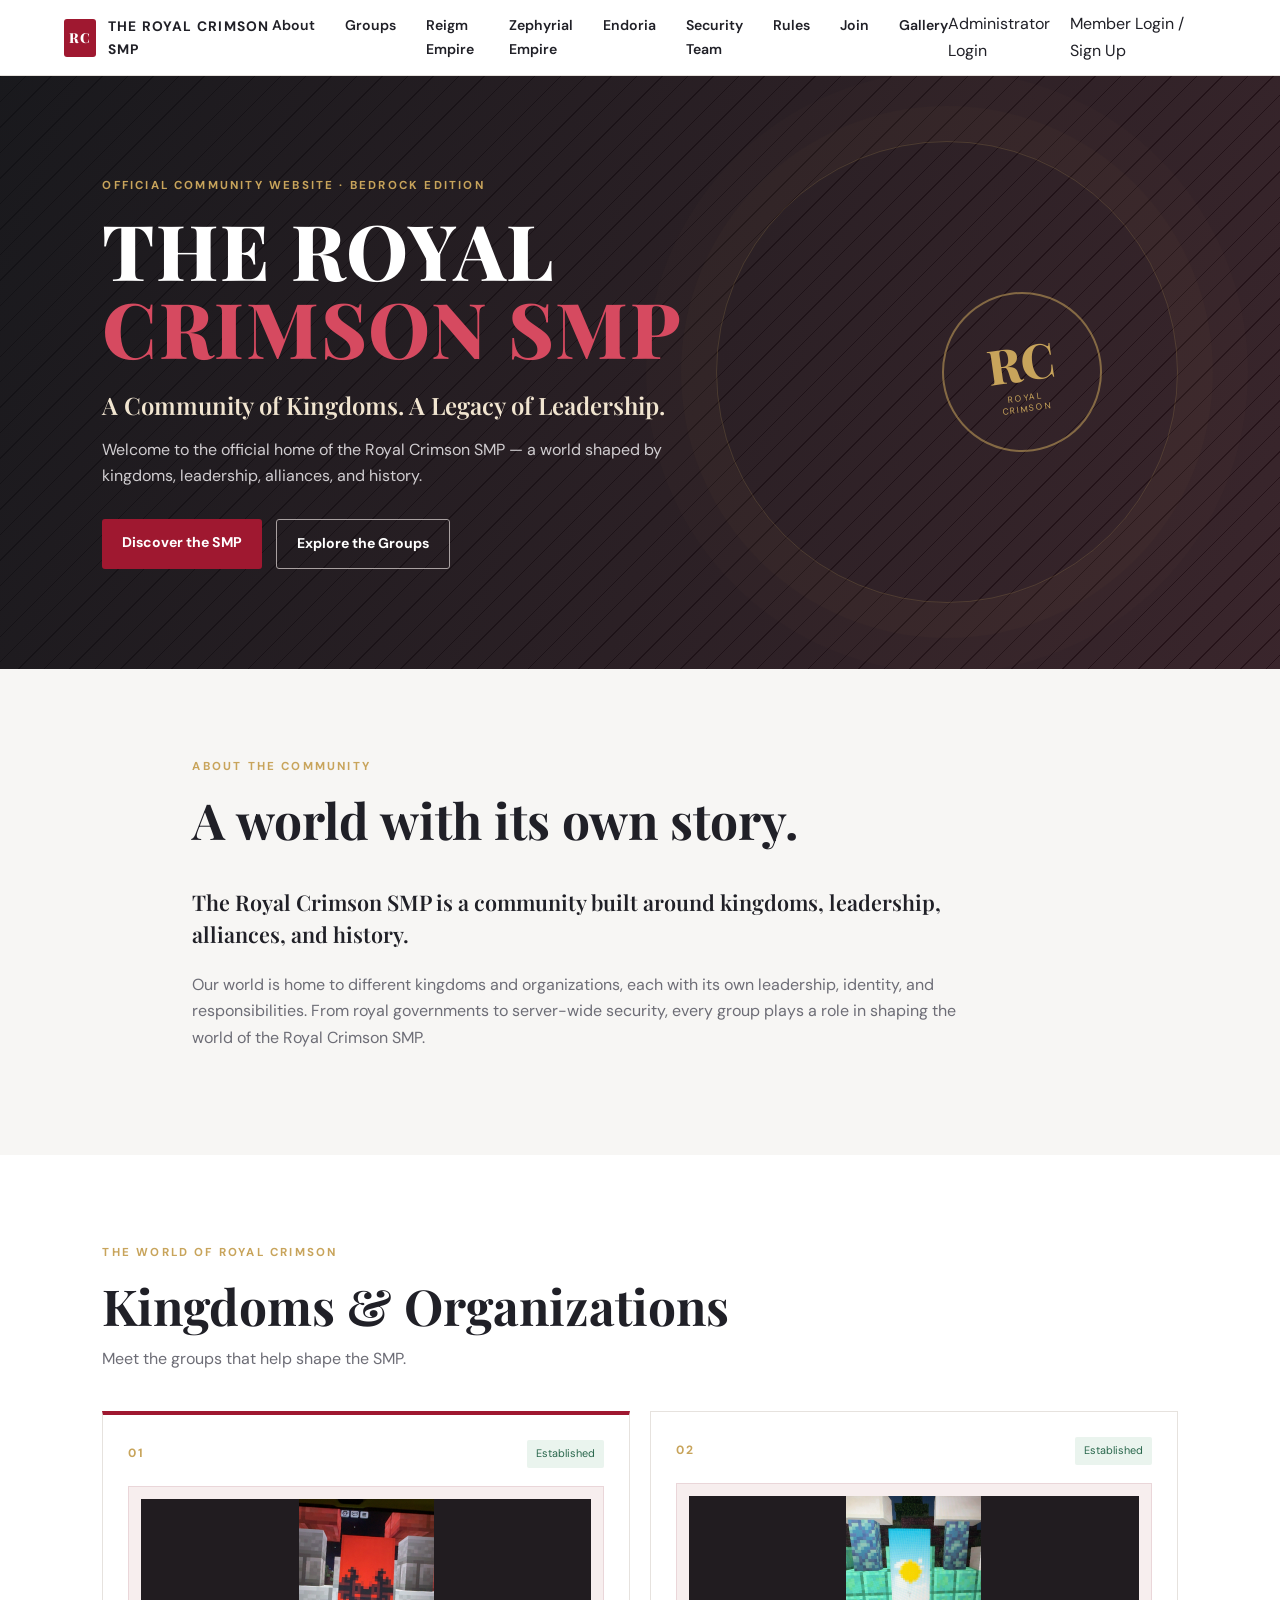
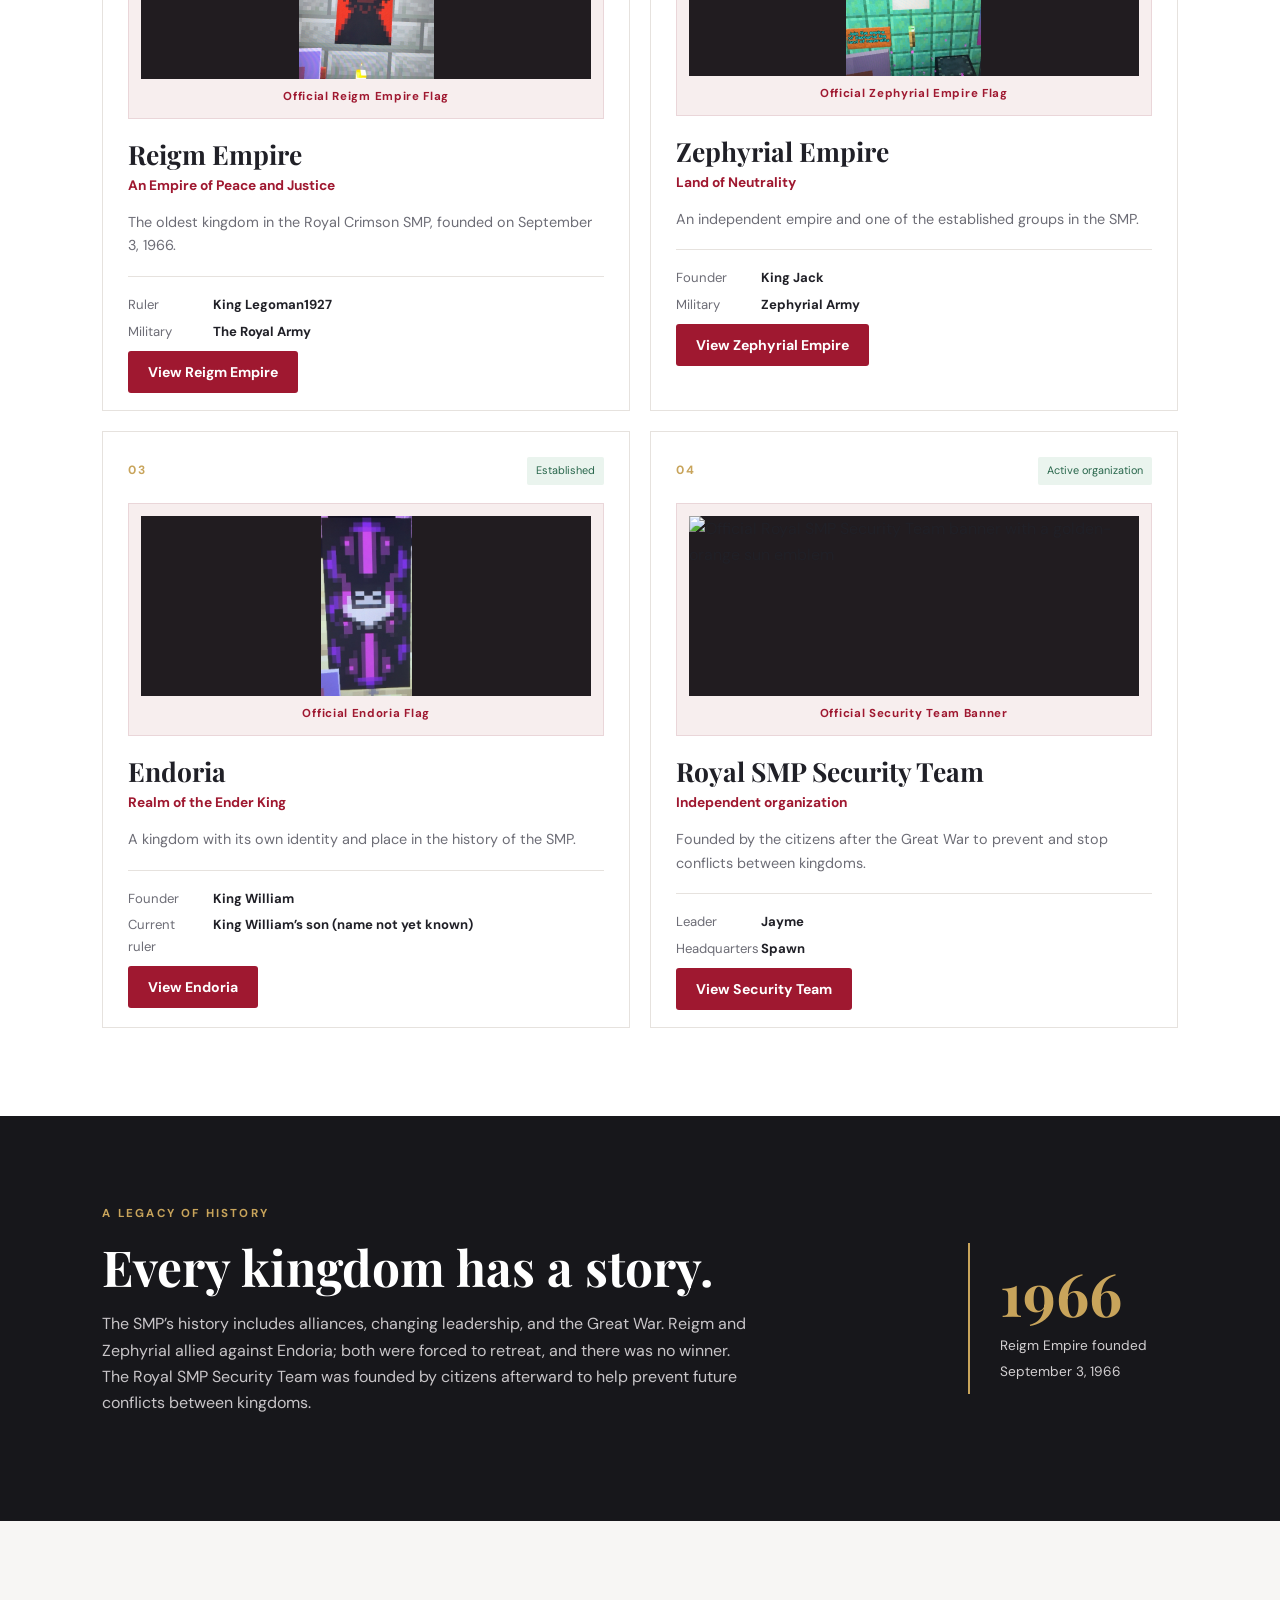
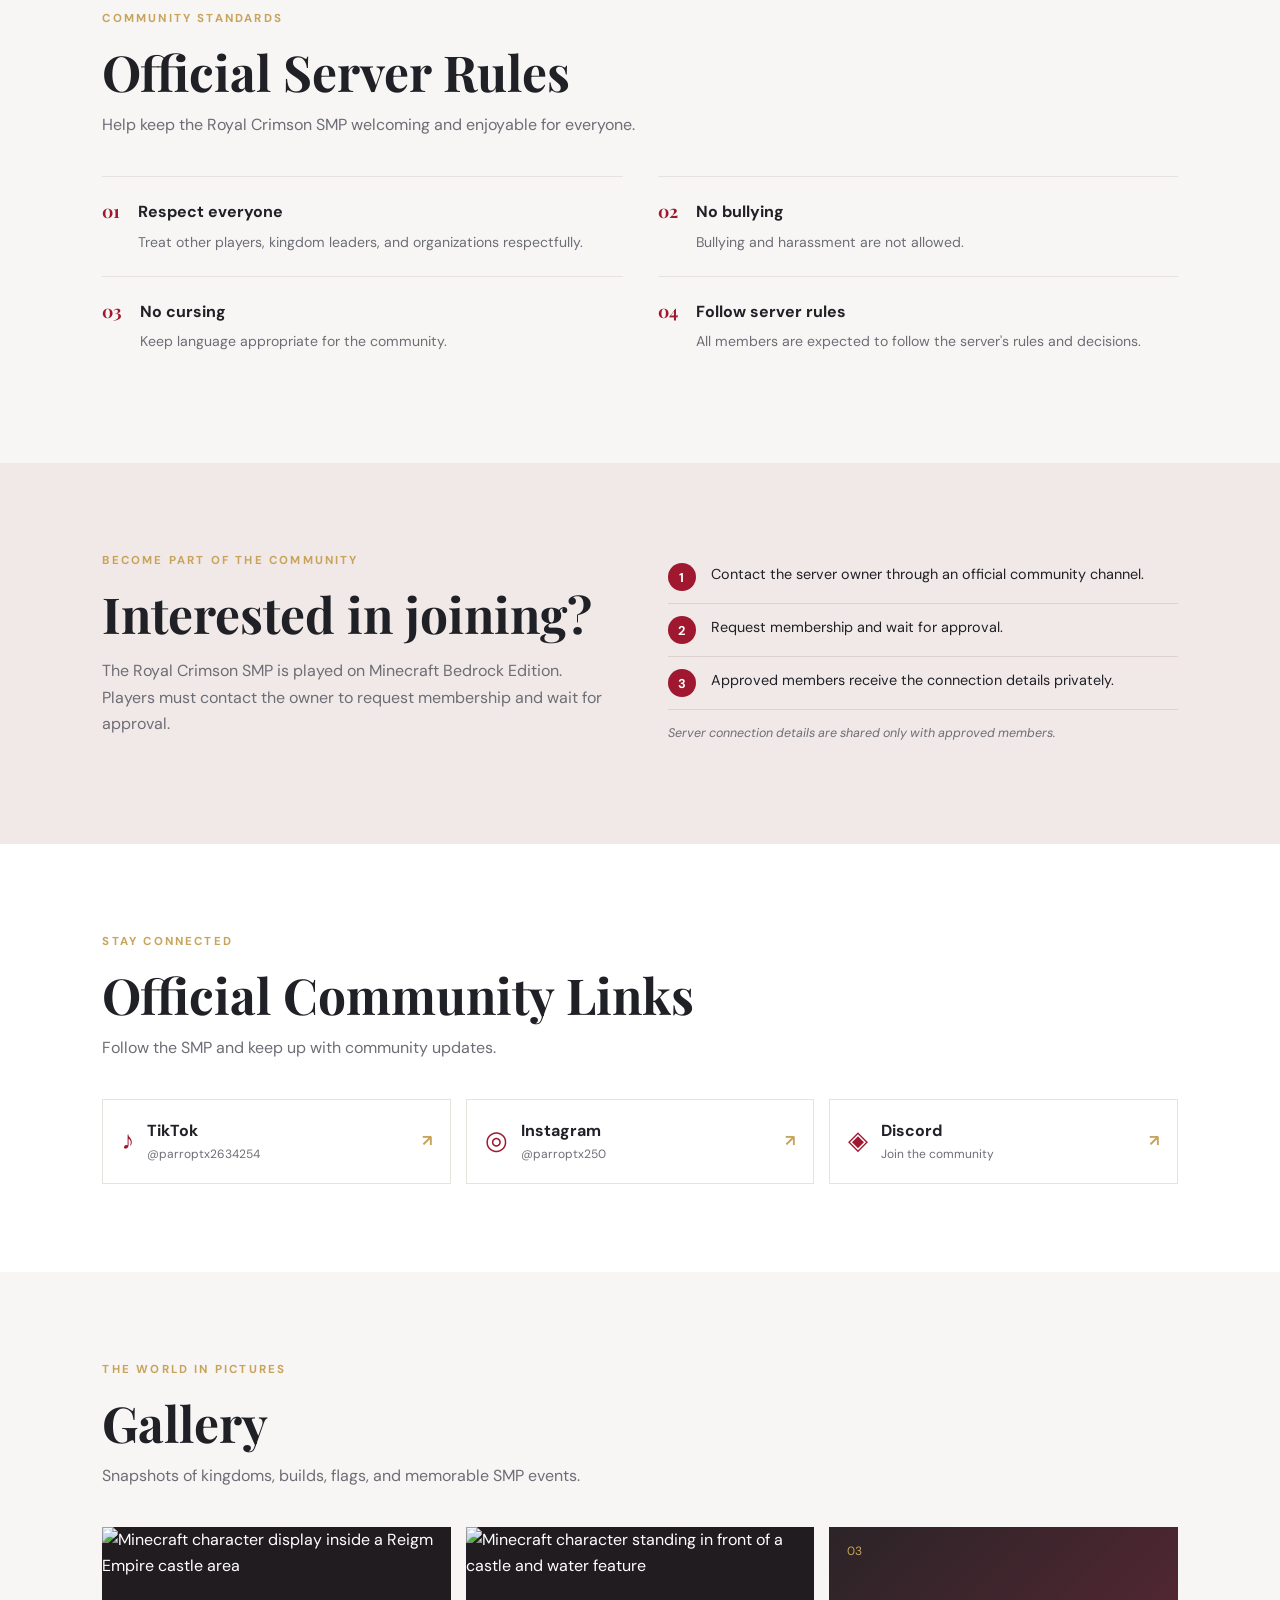
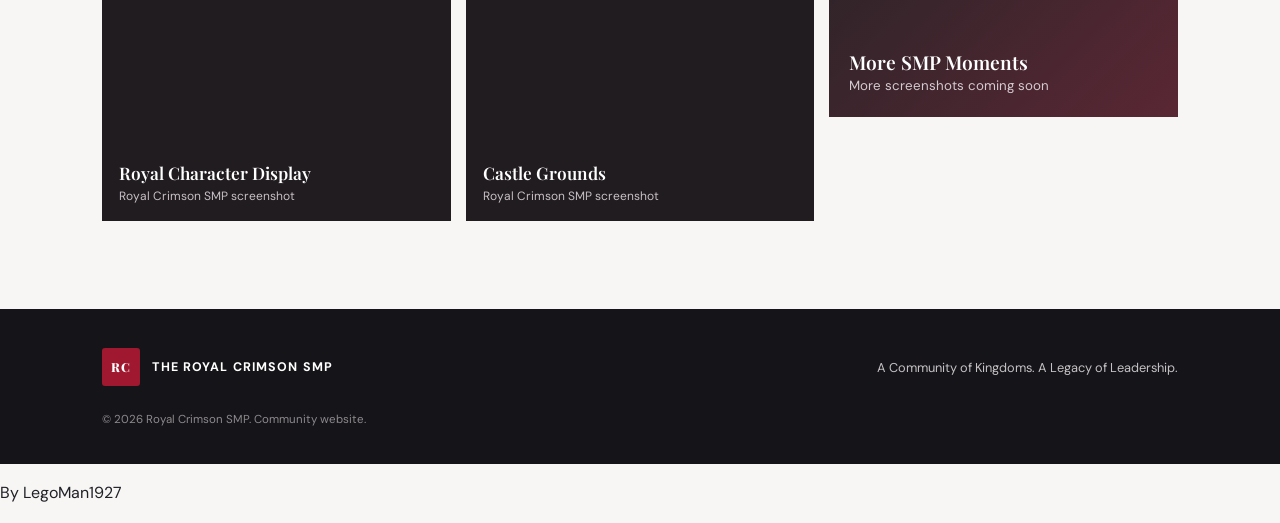
==== commit aab31ab3: "Update flag image for Zephyrial Empire" ====
--- a/index.html
+++ b/index.html
@@ -91,7 +91,7 @@
             <span class="status">Established</span>
           </div>
           <figure class="flag-display">
-            <img src="zephyrial-empire-official-flag.jpeg" alt="Official Zephyrial Empire flag with a golden-yellow sun">
+            <img src="77C5F3F1-02F2-4909-9609-2E83E7E13FF4.png" alt="Official Zephyrial Empire flag with a golden-yellow sun">
             <figcaption>Official Zephyrial Empire Flag</figcaption>
           </figure>
           <h3>Zephyrial Empire</h3>
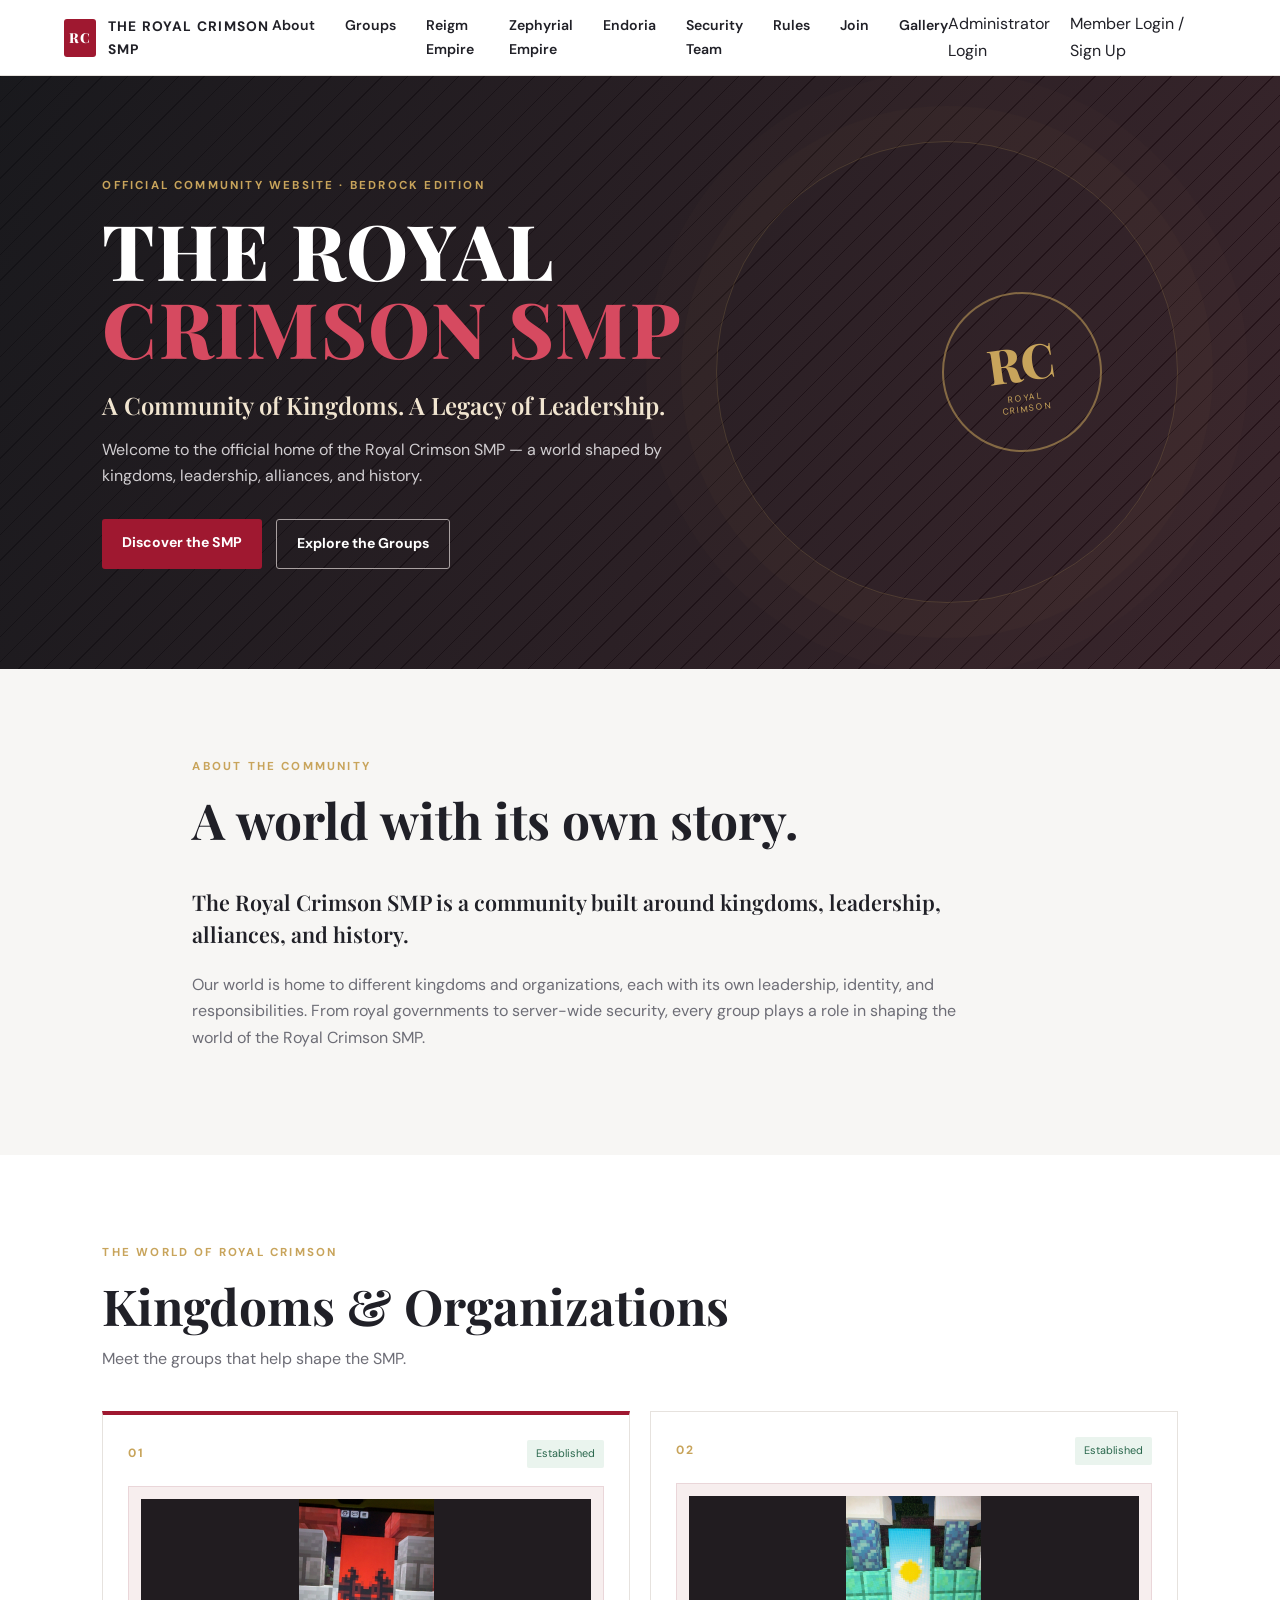
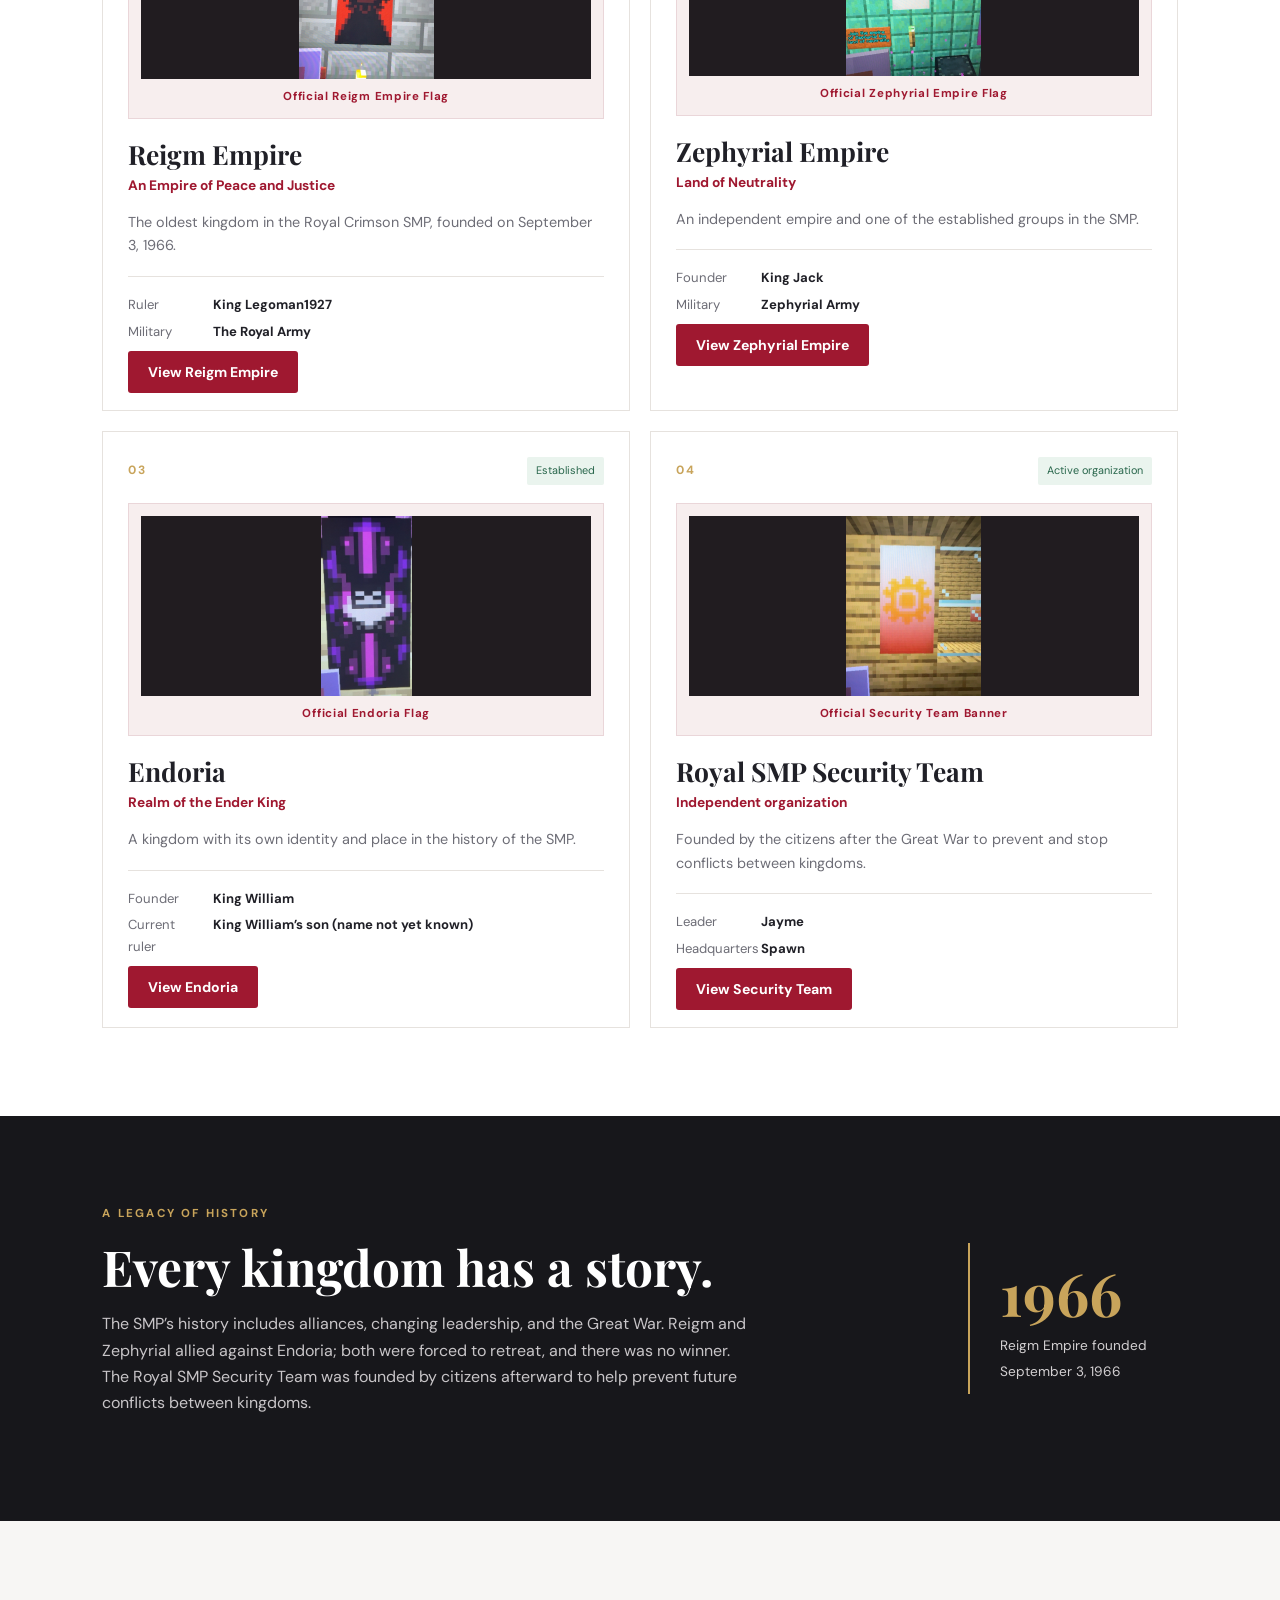
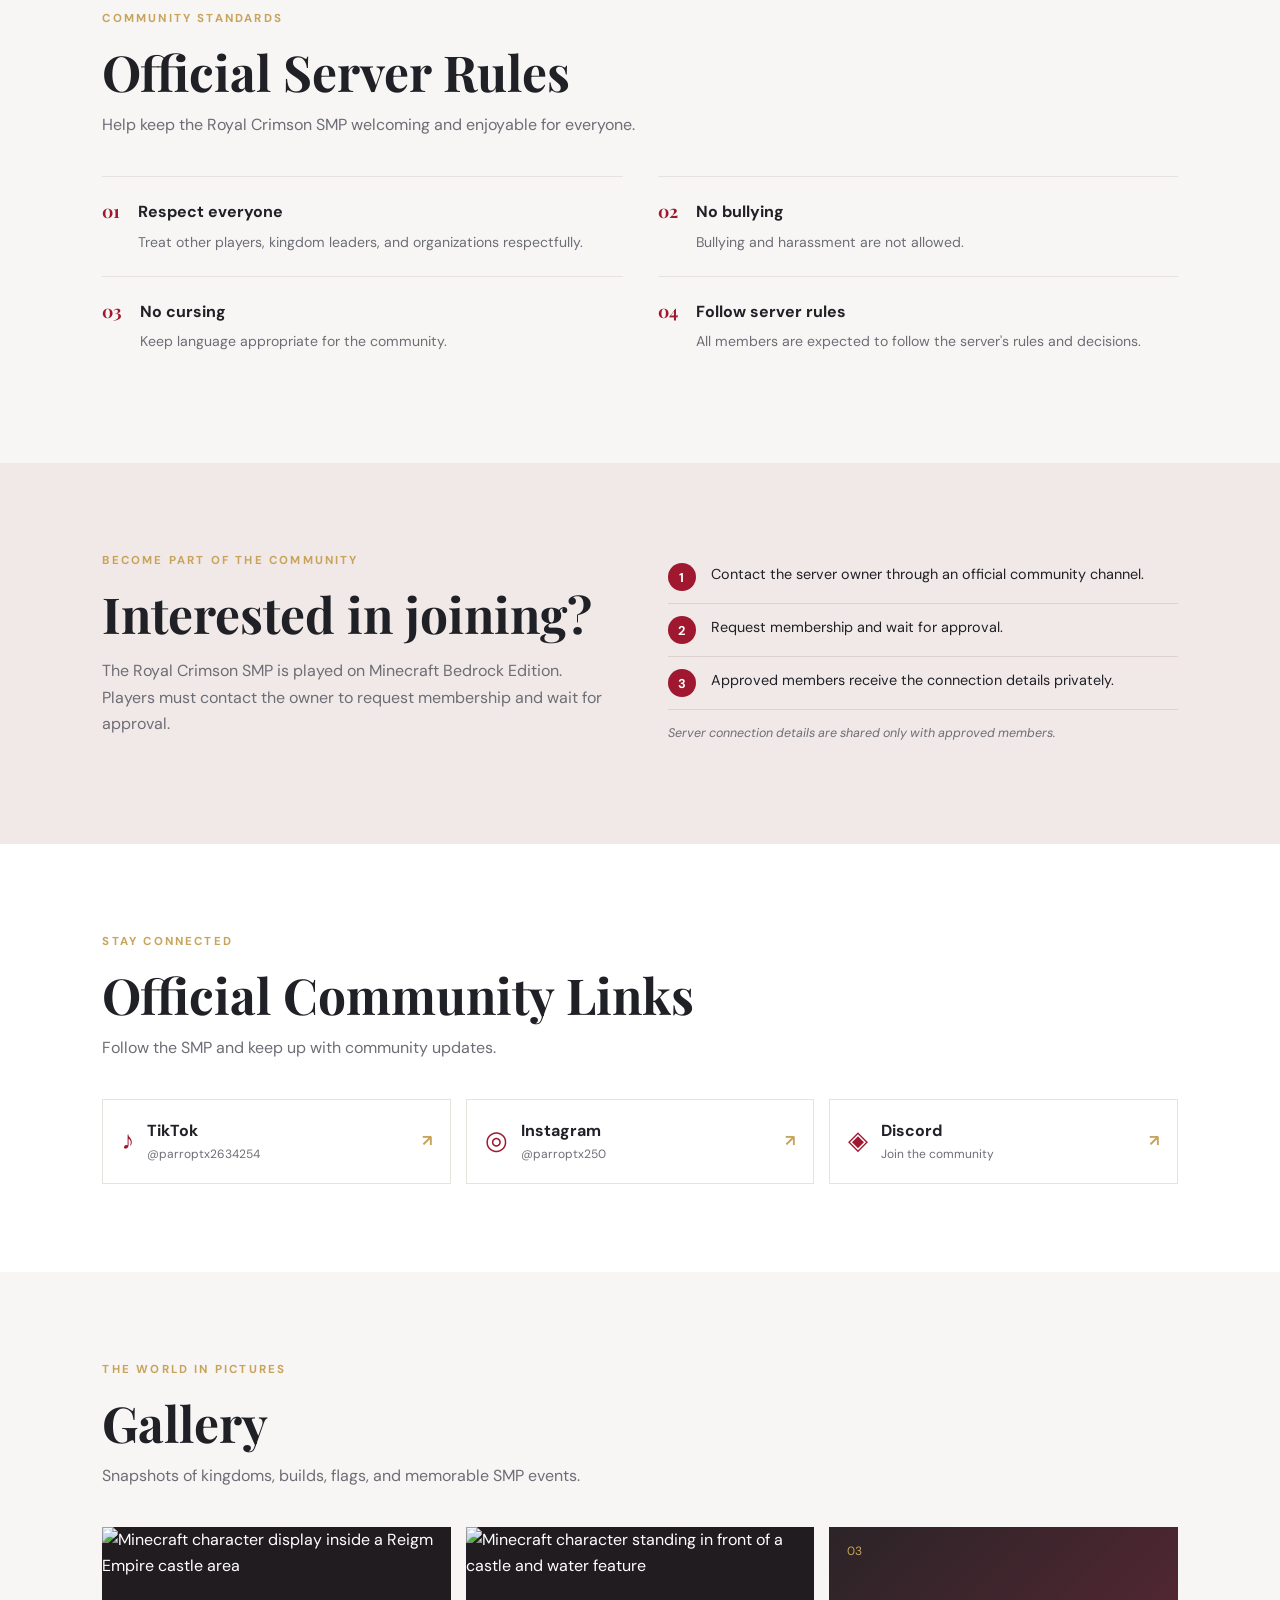
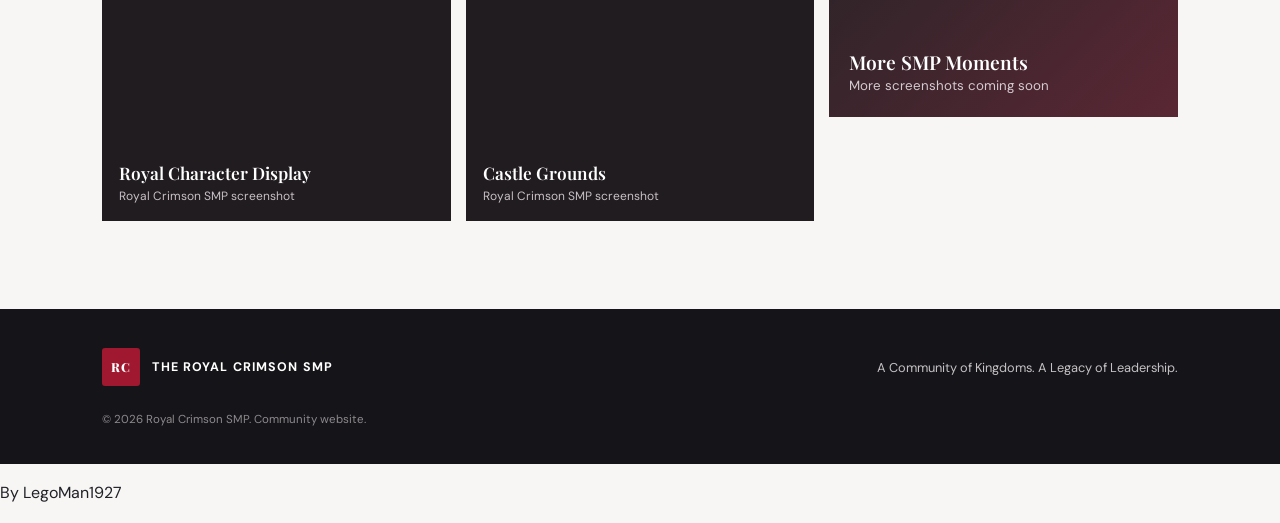
==== commit 3bfa6dd8: "Update image source for security team banner" ====
--- a/index.html
+++ b/index.html
@@ -129,7 +129,7 @@
             <span class="status">Active organization</span>
           </div>
           <figure class="flag-display">
-            <img src="royal-smp-security-team-banner.jpeg" alt="Official Royal SMP Security Team banner with a golden-orange sun emblem">
+            <img src="royal-smp-security-team-banner 2.jpeg" alt="Official Royal SMP Security Team banner with a golden-orange sun emblem">
             <figcaption>Official Security Team Banner</figcaption>
           </figure>
           <h3>Royal SMP Security Team</h3>
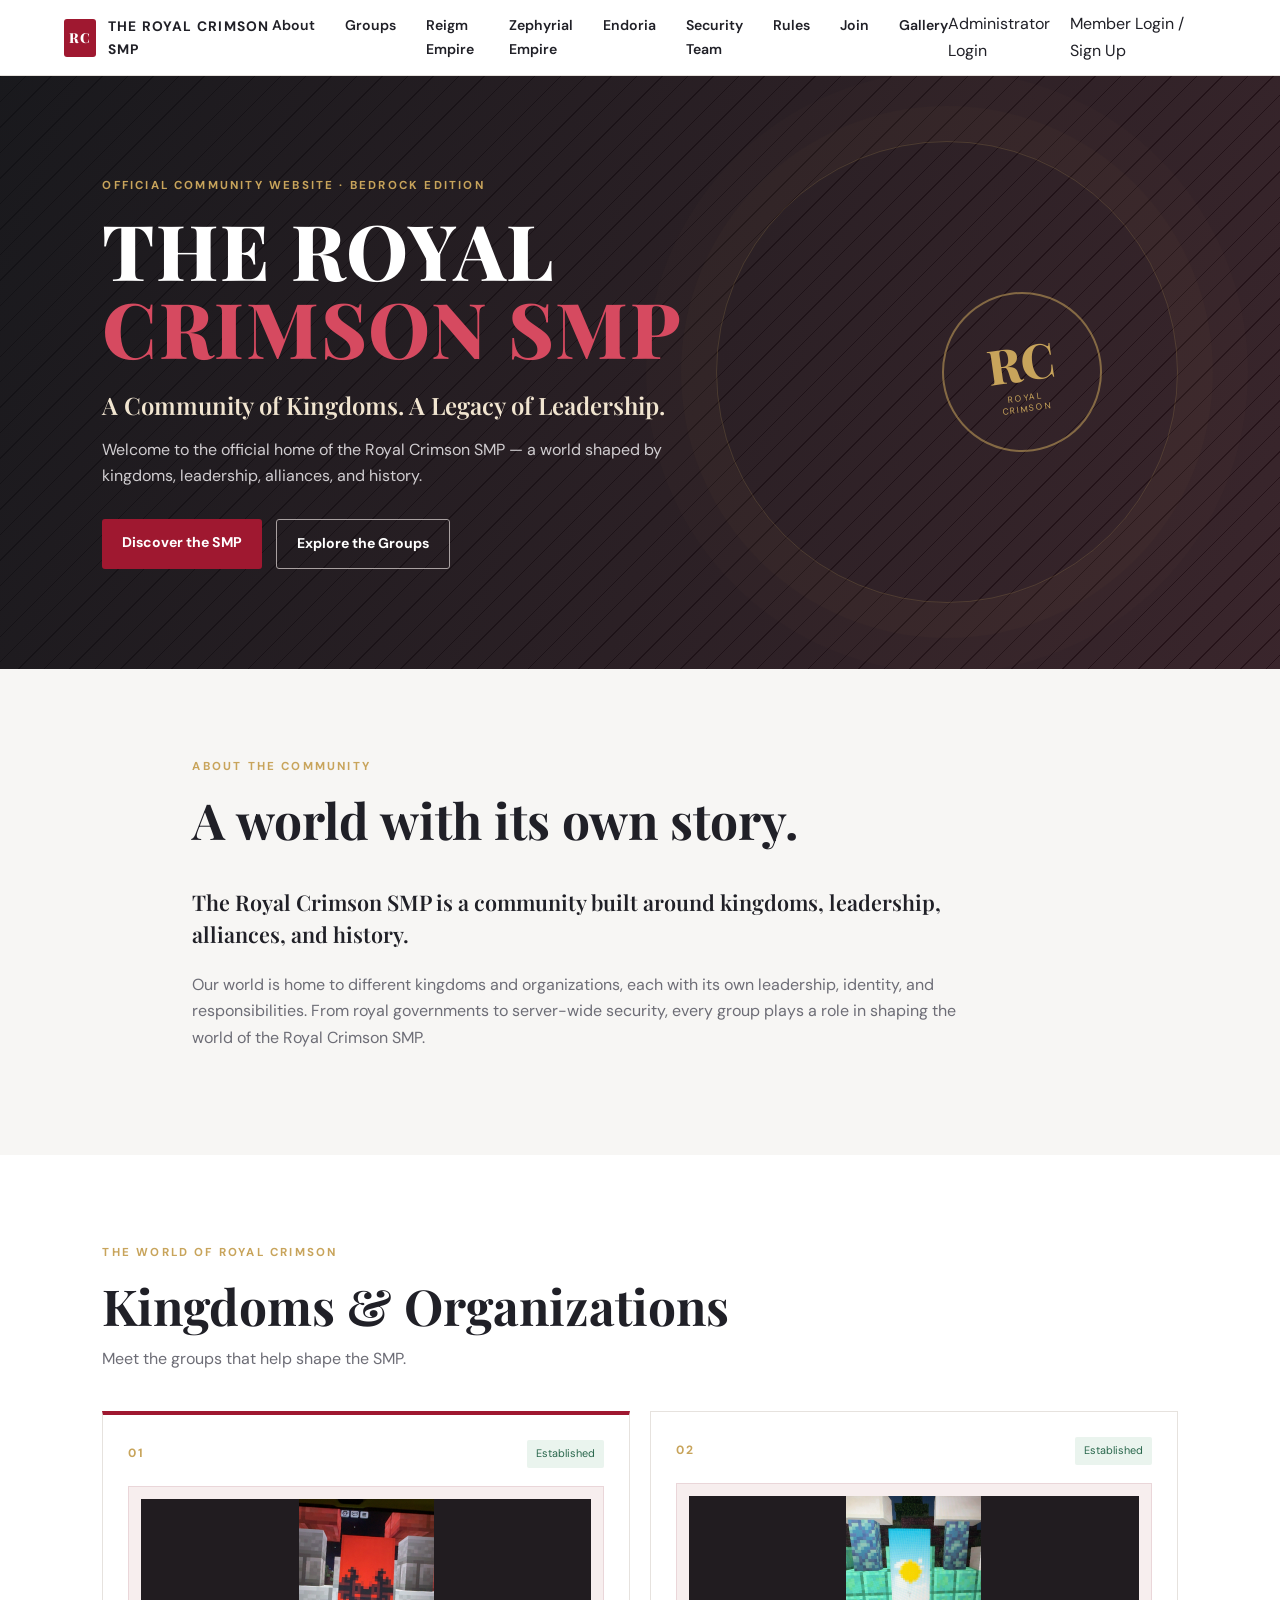
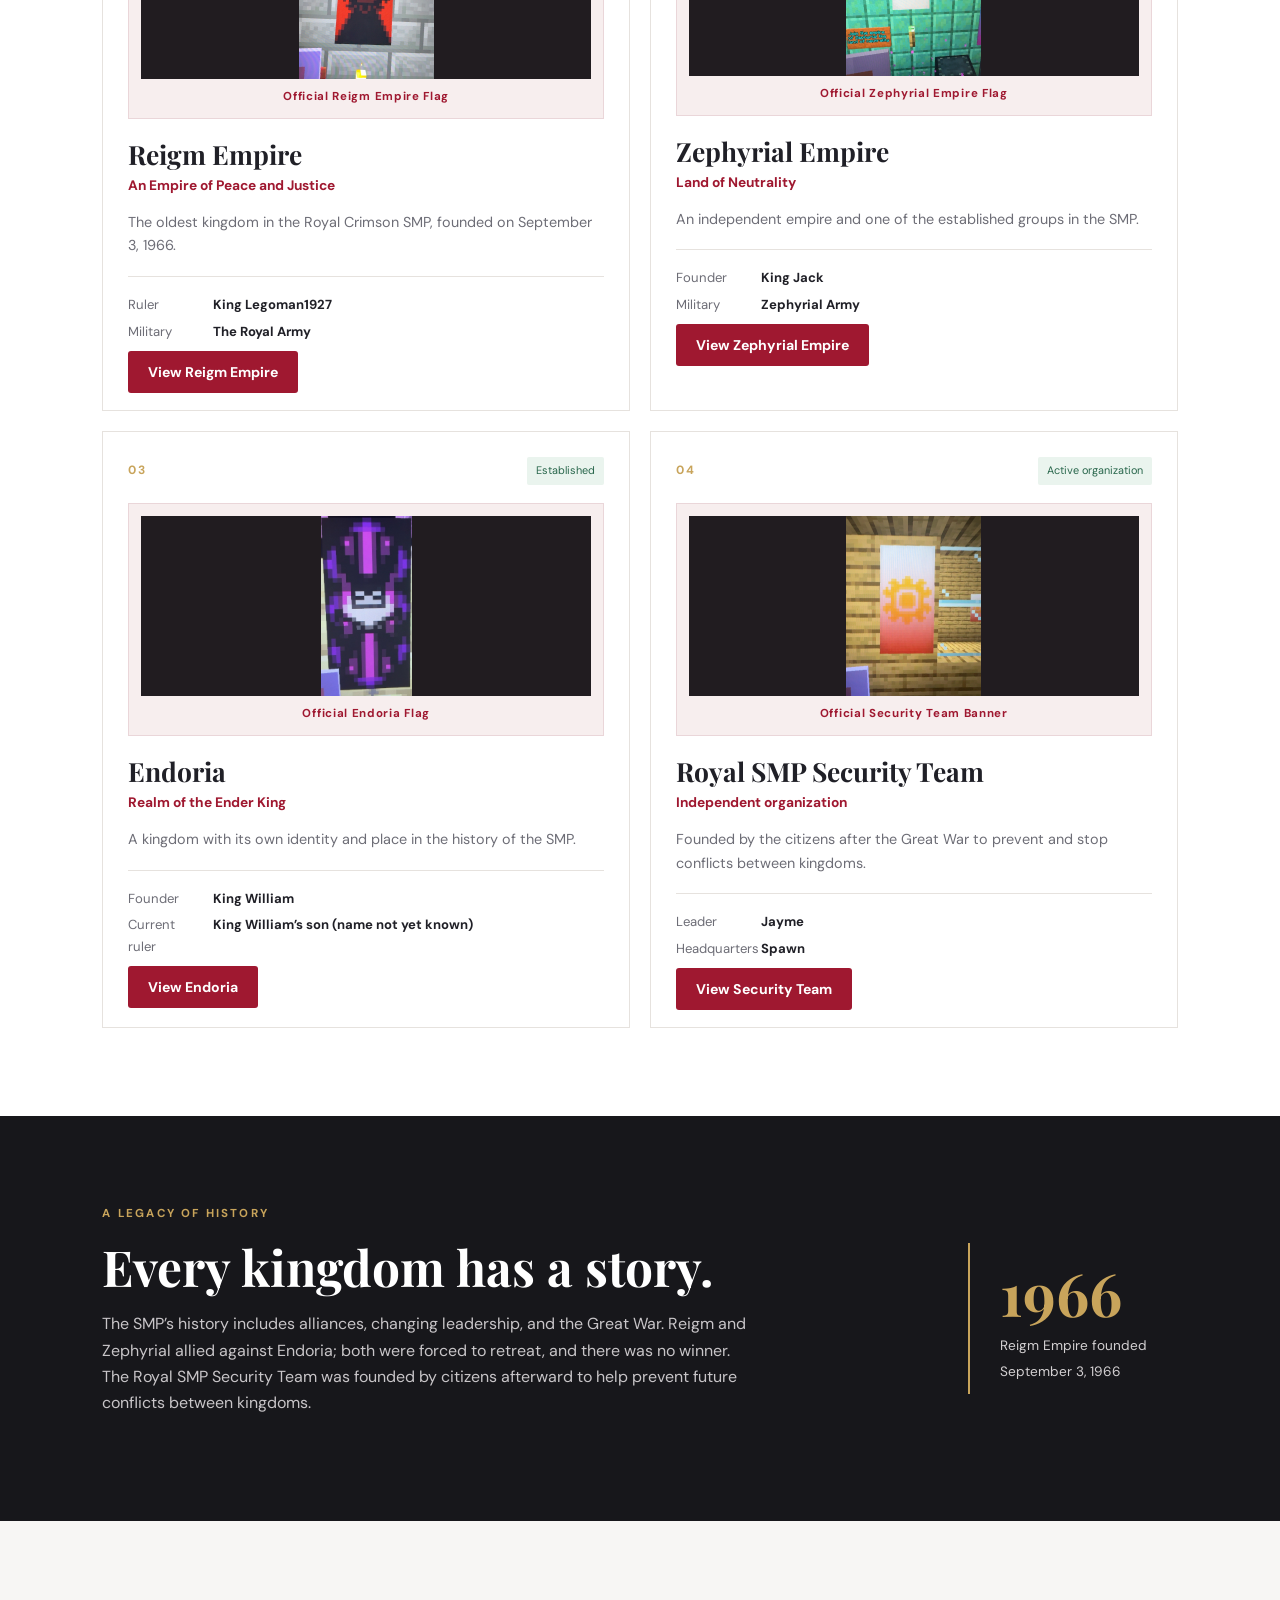
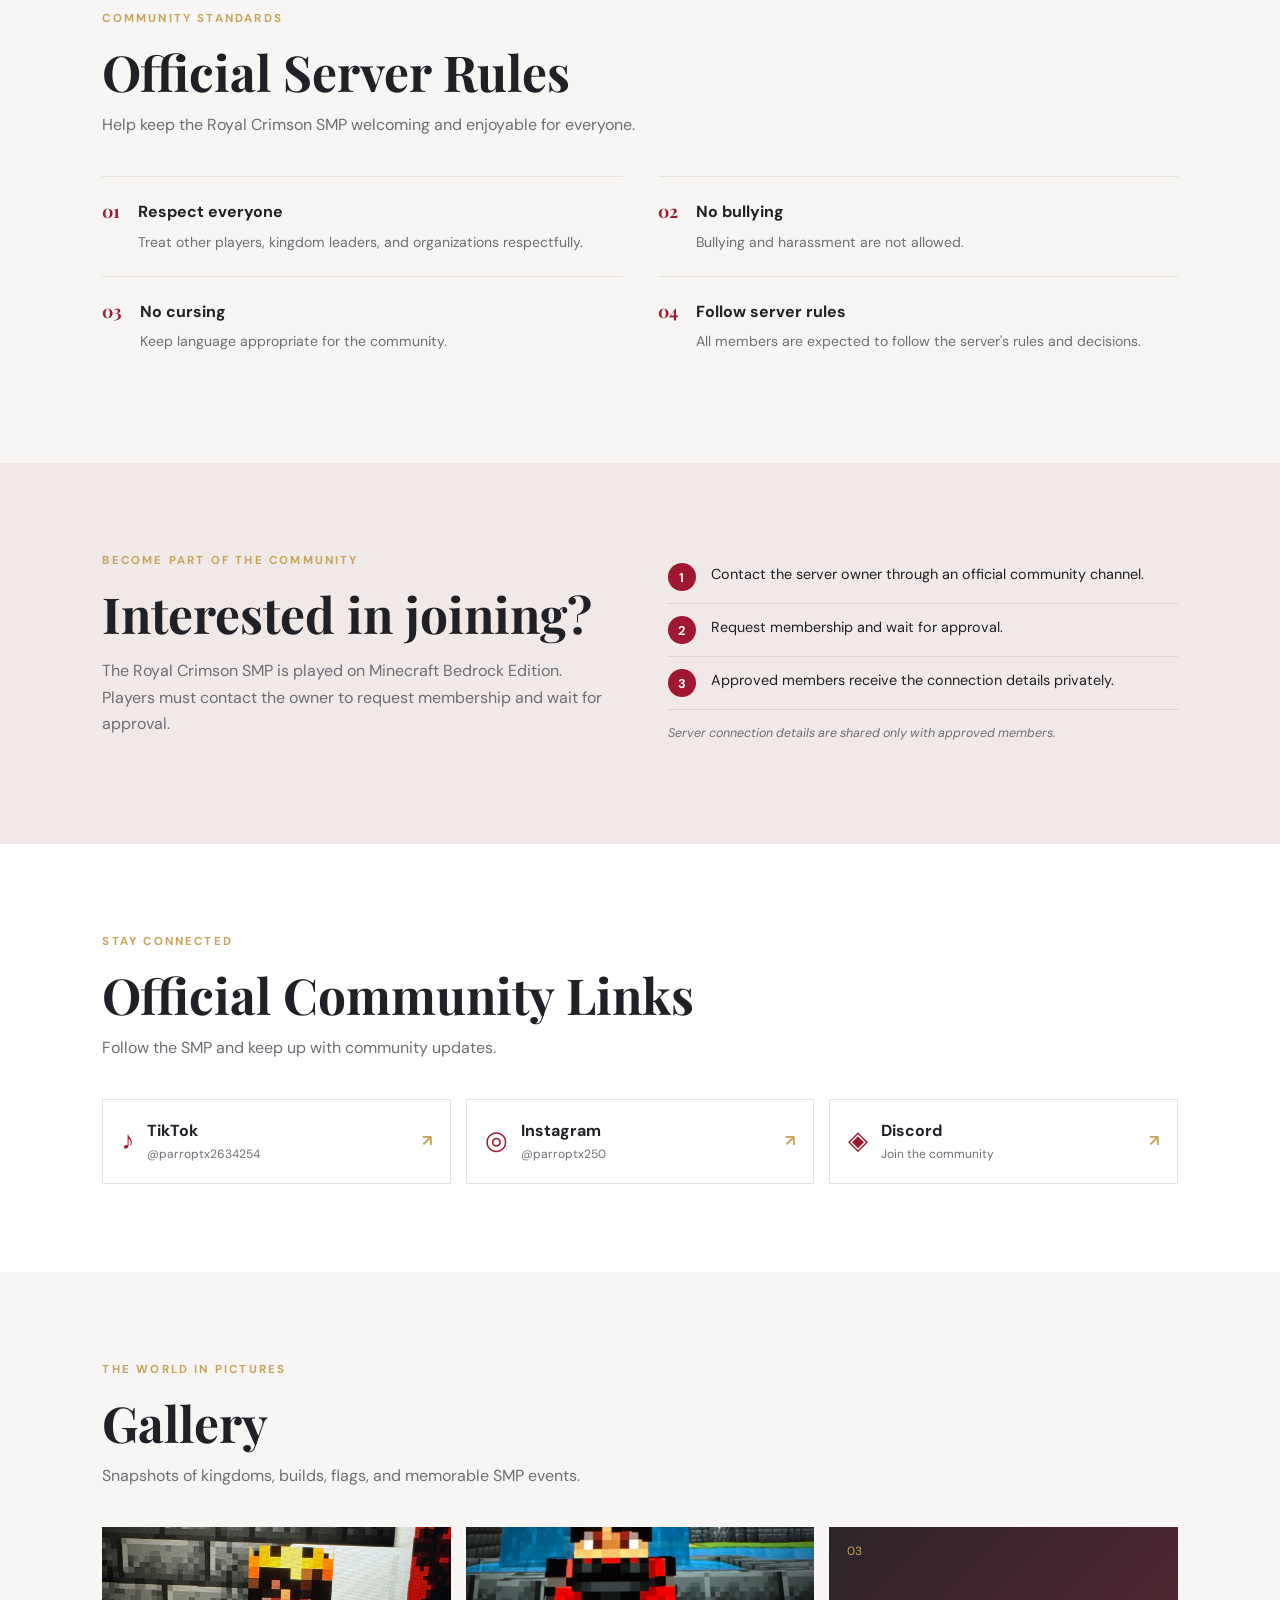
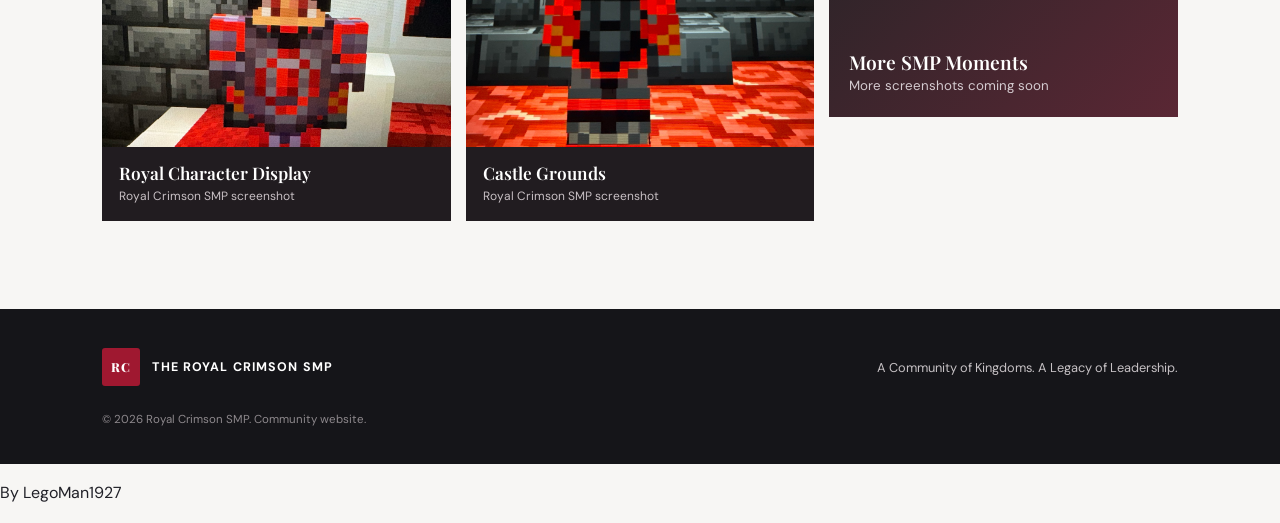
==== commit 37c7f4cc: "Update image sources for gallery in index.html" ====
--- a/index.html
+++ b/index.html
@@ -206,11 +206,11 @@
       </div>
       <div class="gallery-grid">
         <figure class="gallery-photo">
-          <img src="smp-screenshot-1.jpeg" alt="Minecraft character display inside a Reigm Empire castle area">
+         <img src="smp-screenshot-1 2.jpeg" alt="Minecraft character display inside a Reigm Empire castle area">
           <figcaption><strong>Royal Character Display</strong><small>Royal Crimson SMP screenshot</small></figcaption>
         </figure>
         <figure class="gallery-photo">
-          <img src="smp-screenshot-2.jpeg" alt="Minecraft character standing in front of a castle and water feature">
+          <img src="smp-screenshot-2 2.jpeg" alt="Minecraft character standing in front of a castle and water feature">
           <figcaption><strong>Castle Grounds</strong><small>Royal Crimson SMP screenshot</small></figcaption>
         </figure>
         <div class="gallery-slot">
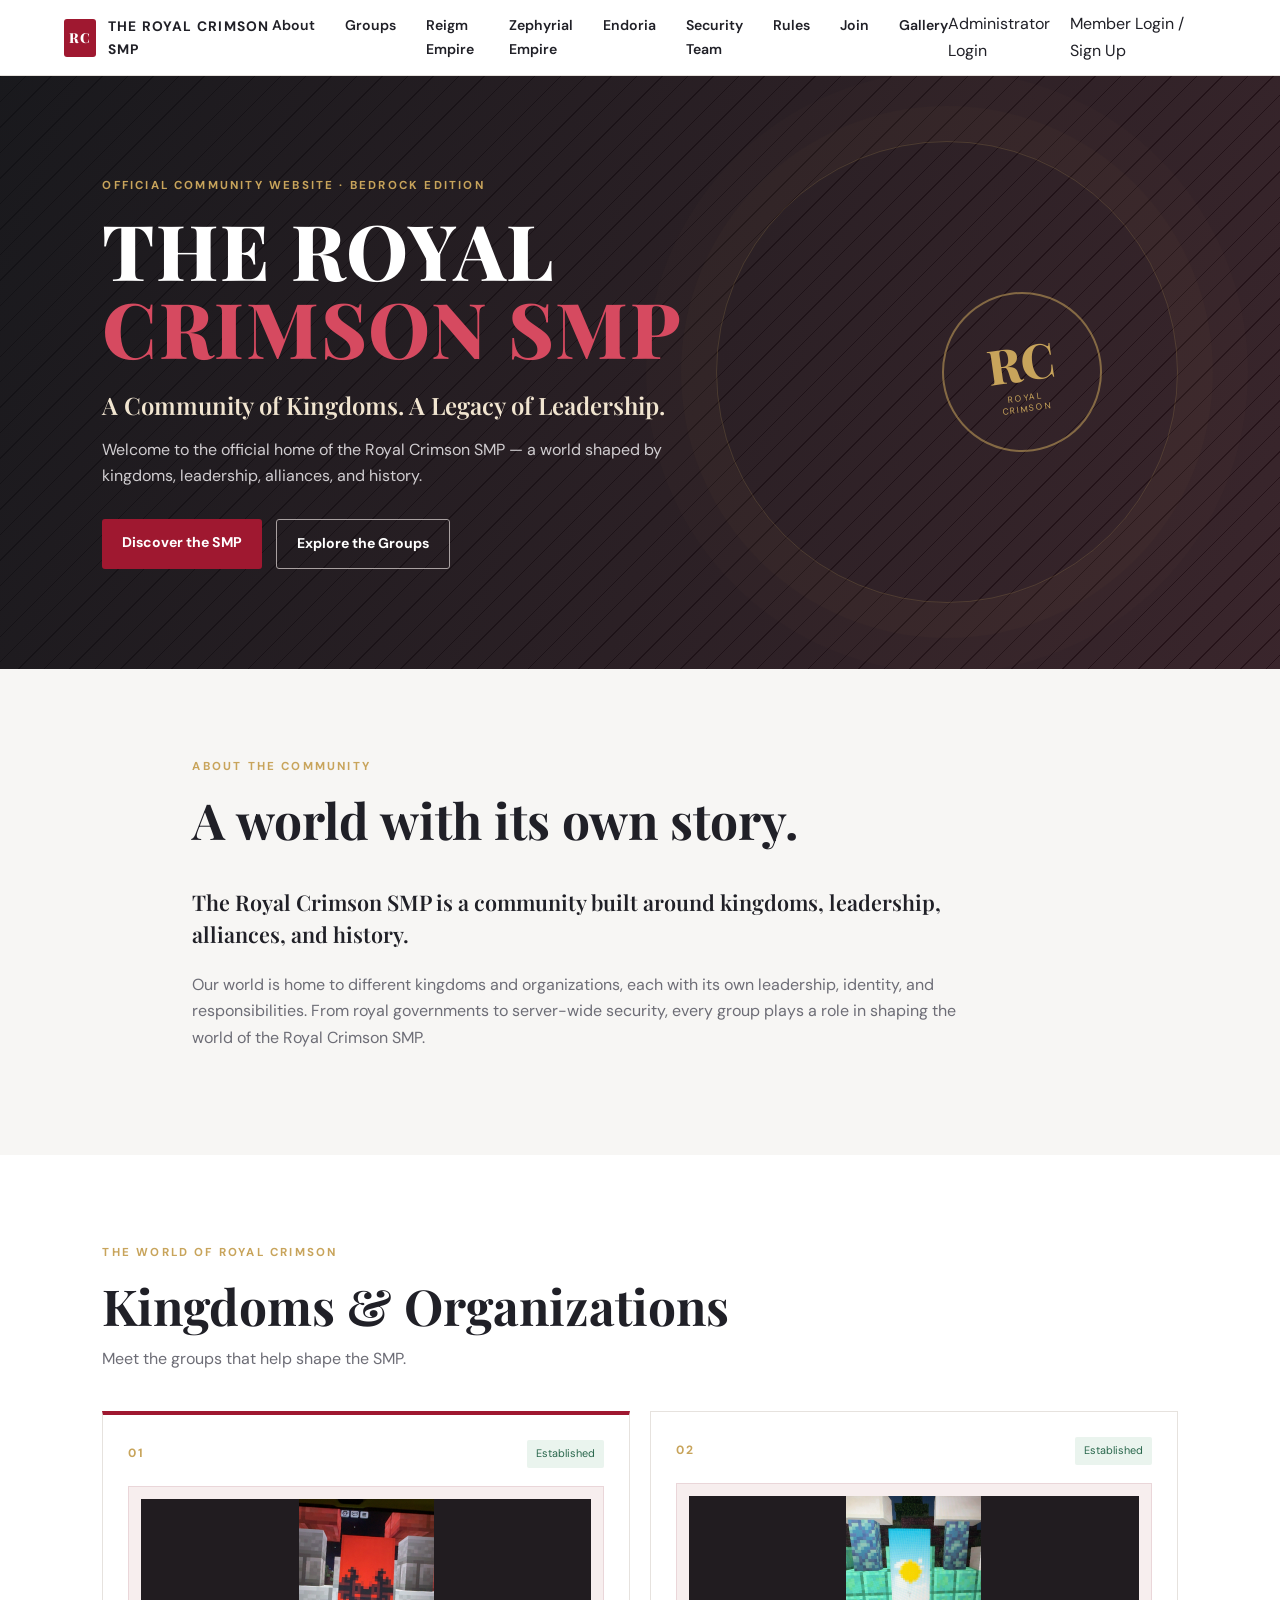
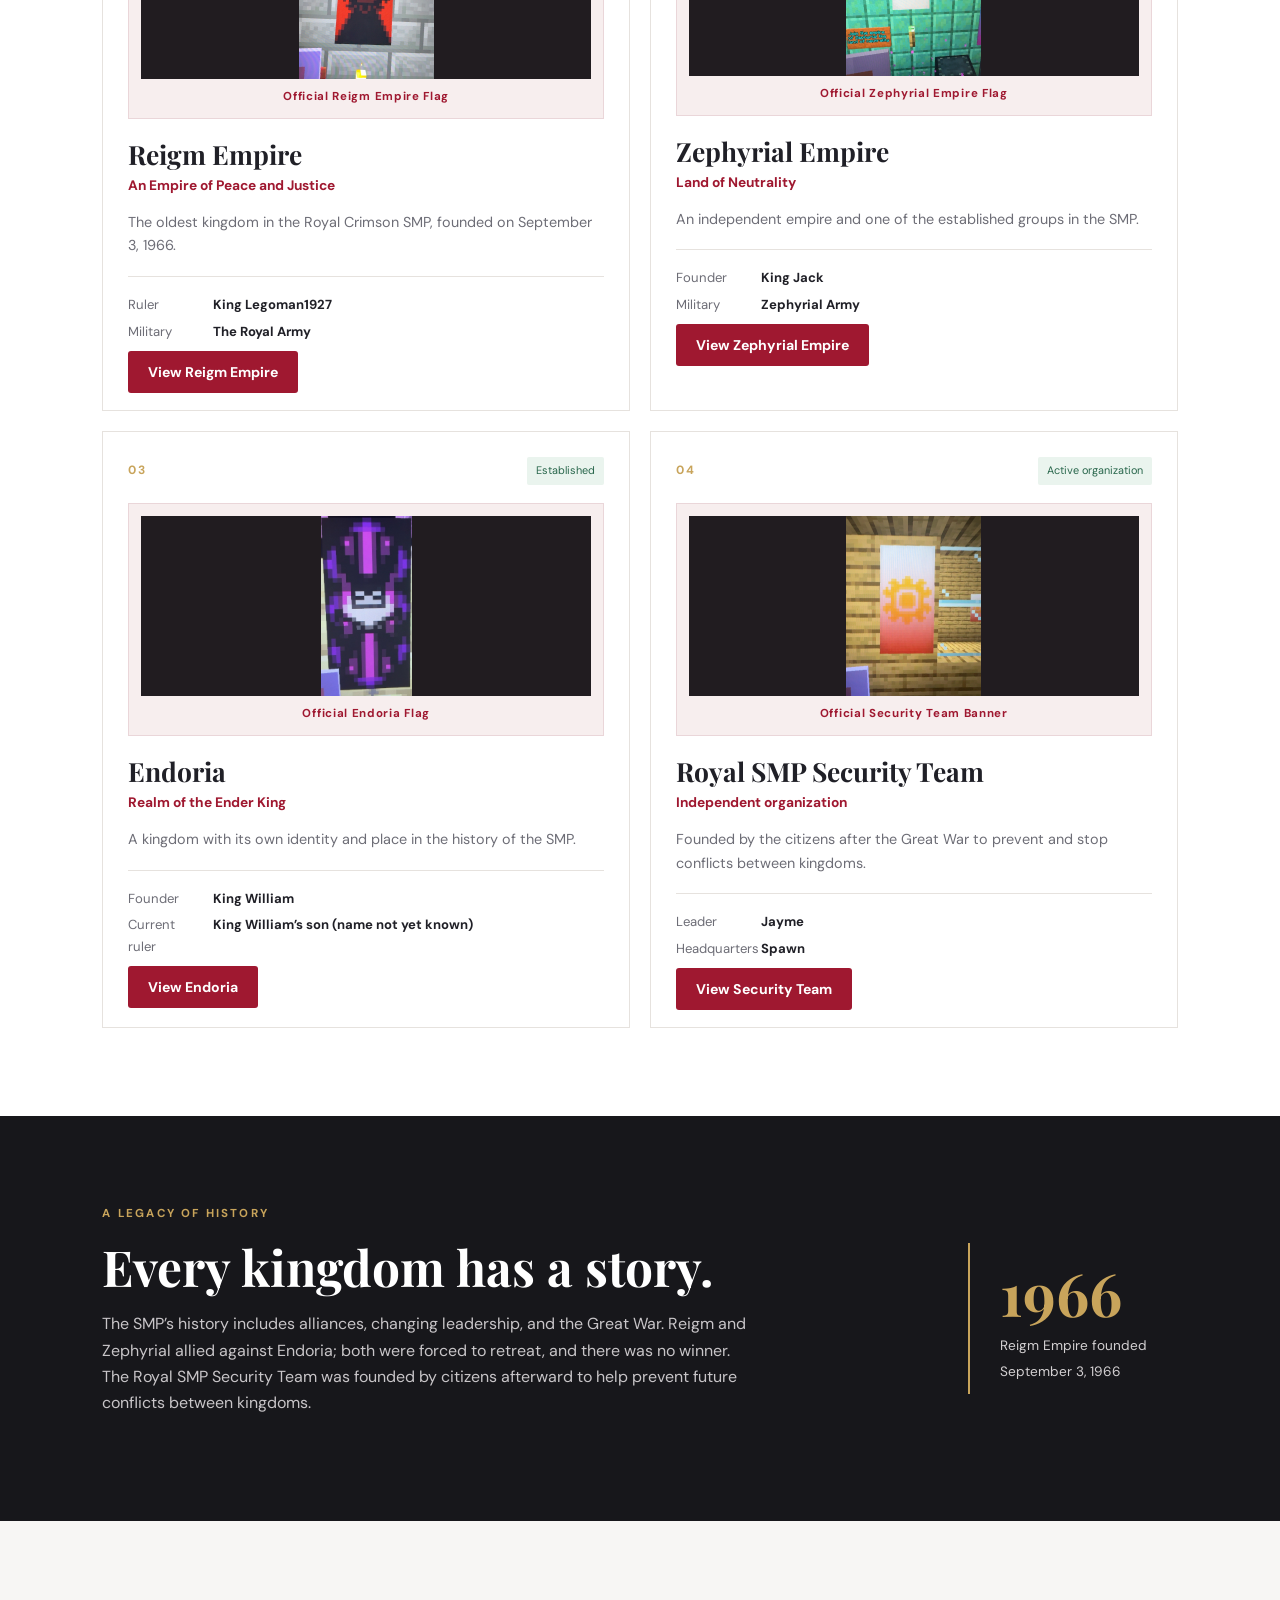
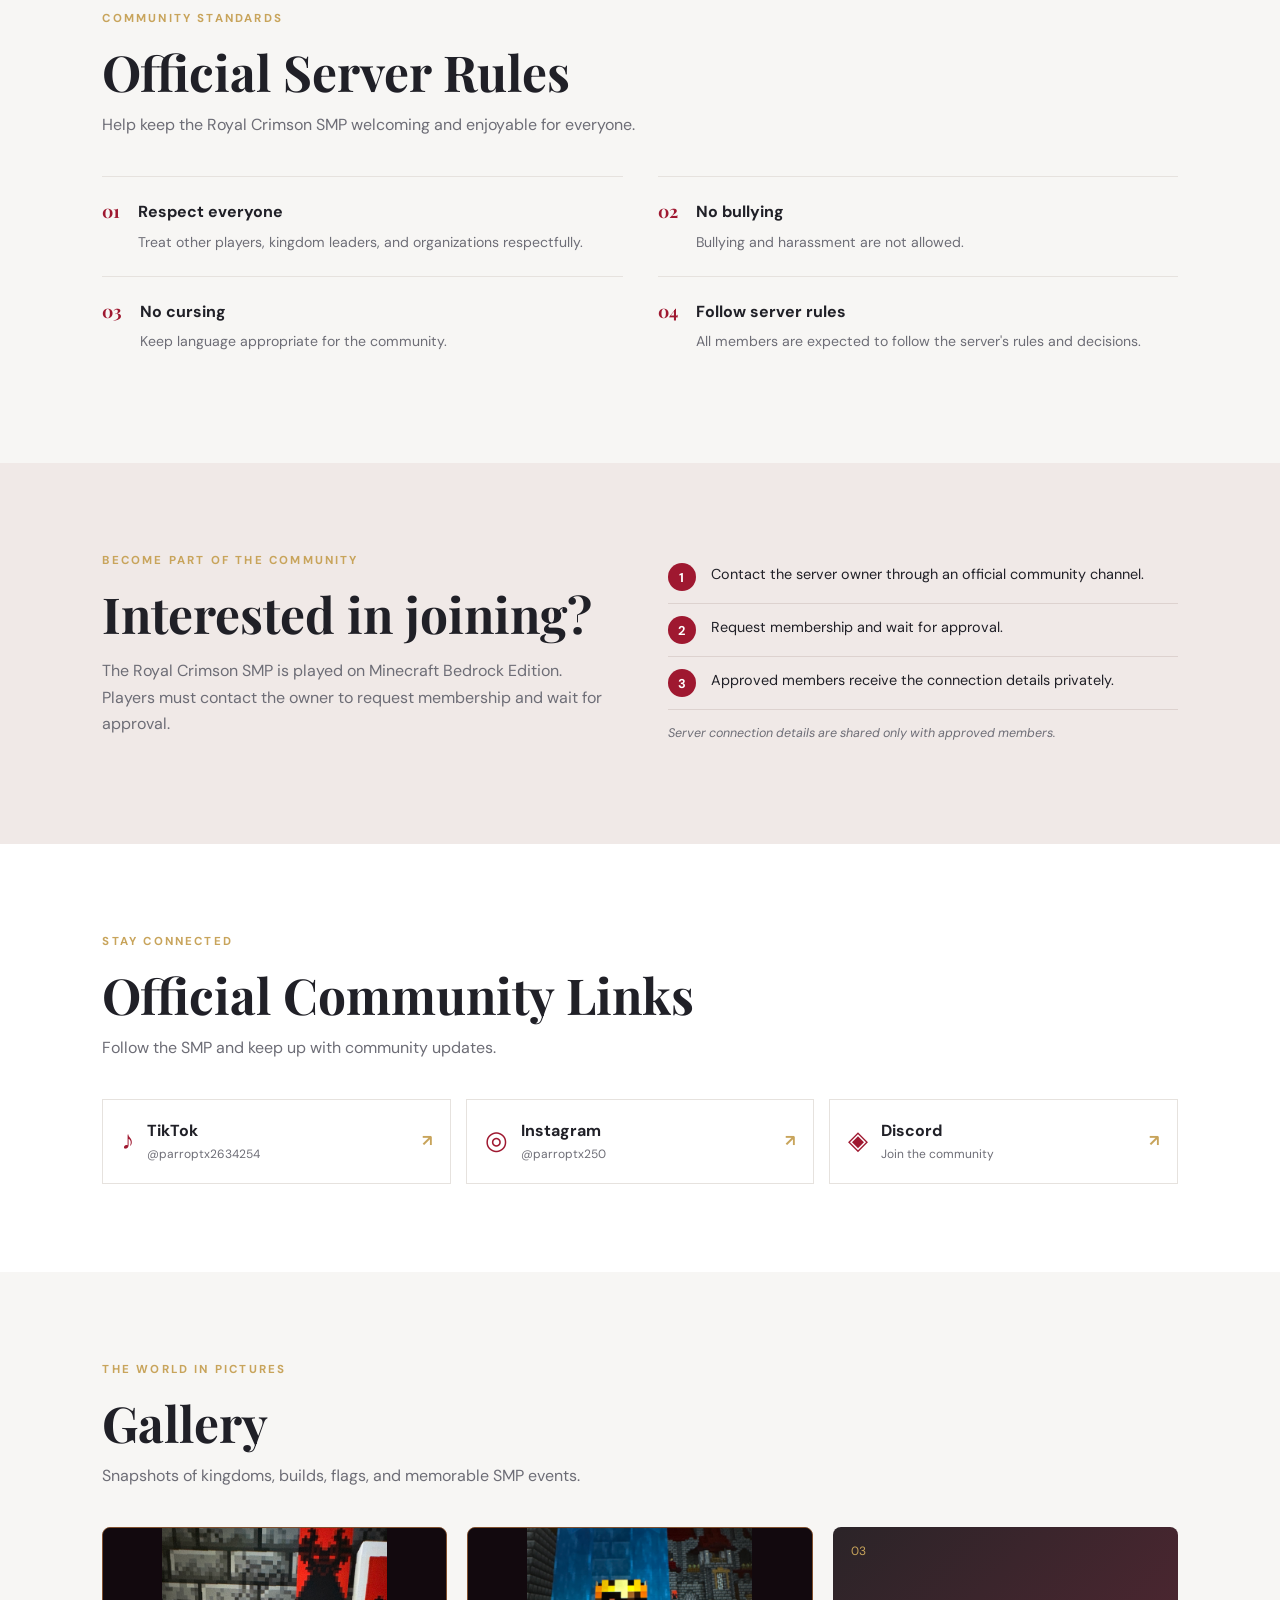
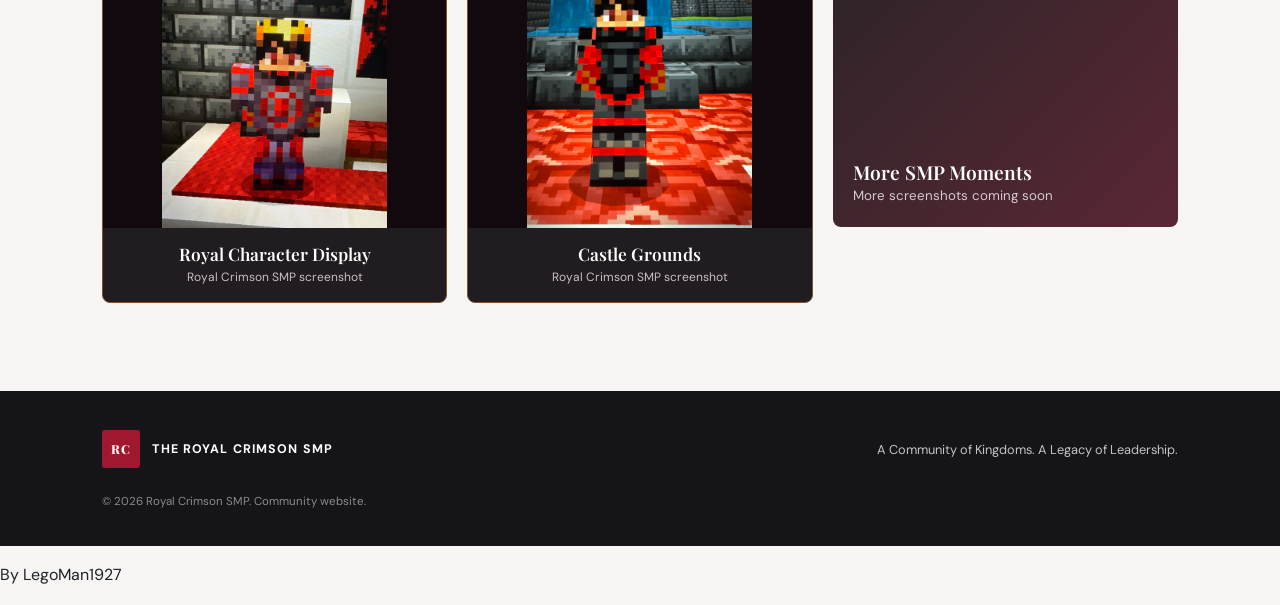
==== commit 4cbb9538: "Add image lightbox functionality to index.html" ====
--- a/index.html
+++ b/index.html
@@ -236,5 +236,78 @@
   <footer class="site-credit">
     <p>By LegoMan1927</p>
   </footer>
+  <div id="image-lightbox" class="image-lightbox" aria-hidden="true">
+  <button id="lightbox-close" class="lightbox-close" aria-label="Close image">&times;</button>
+  <img id="lightbox-image" src="" alt="Enlarged Royal Crimson SMP screenshot">
+</div>
+
+<style>
+  .image-lightbox {
+    display: none;
+    position: fixed;
+    inset: 0;
+    z-index: 9999;
+    background: rgba(0, 0, 0, 0.94);
+    align-items: center;
+    justify-content: center;
+    padding: 50px 20px 20px;
+  }
+
+  .image-lightbox.active {
+    display: flex;
+  }
+
+  .image-lightbox img {
+    max-width: 95%;
+    max-height: 90vh;
+    object-fit: contain;
+  }
+
+  .lightbox-close {
+    position: absolute;
+    top: 12px;
+    right: 24px;
+    background: none;
+    border: none;
+    color: white;
+    font-size: 42px;
+    cursor: pointer;
+  }
+</style>
+
+<script>
+  const lightbox = document.getElementById("image-lightbox");
+  const lightboxImage = document.getElementById("lightbox-image");
+  const closeLightbox = document.getElementById("lightbox-close");
+
+  document.querySelectorAll(".gallery-photo img").forEach(function(photo) {
+    photo.addEventListener("click", function() {
+      lightboxImage.src = photo.src;
+      lightboxImage.alt = photo.alt;
+      lightbox.classList.add("active");
+      lightbox.setAttribute("aria-hidden", "false");
+    });
+  });
+
+  function hideLightbox() {
+    lightbox.classList.remove("active");
+    lightbox.setAttribute("aria-hidden", "true");
+    lightboxImage.src = "";
+  }
+
+  closeLightbox.addEventListener("click", hideLightbox);
+
+  lightbox.addEventListener("click", function(event) {
+    if (event.target === lightbox) {
+      hideLightbox();
+    }
+  });
+
+  document.addEventListener("keydown", function(event) {
+    if (event.key === "Escape") {
+      hideLightbox();
+    }
+  });
+</script>
 </body>
 </html>
--- a/style.css
+++ b/style.css
@@ -1,16 +1,769 @@
+
 @import url('https://fonts.googleapis.com/css2?family=DM+Sans:wght@400;500;600;700&family=Playfair+Display:wght@600;700;800&display=swap');
-:root{--crimson:#9f1830;--deep:#17171b;--ink:#202027;--muted:#6d6d76;--gold:#c8a45b;--paper:#f7f6f4;--white:#fff;--line:#e6e2de}
-*{box-sizing:border-box}html{scroll-behavior:smooth;scroll-padding-top:90px}body{margin:0;background:var(--paper);color:var(--ink);font-family:'DM Sans',Arial,sans-serif;line-height:1.65}a{color:inherit;text-decoration:none}.site-header{height:76px;padding:0 max(5vw,24px);display:flex;align-items:center;justify-content:space-between;background:#fff;border-bottom:1px solid var(--line);position:sticky;top:0;z-index:10}.brand{display:flex;align-items:center;gap:12px;font-weight:700;font-size:.86rem;letter-spacing:.09em}.brand-mark{width:38px;height:38px;background:var(--crimson);color:#fff;display:grid;place-items:center;font-family:'Playfair Display',serif;font-weight:800;border-radius:3px}.nav{display:flex;gap:30px;font-size:.88rem;font-weight:600}.nav a:hover{color:var(--crimson)}.menu-toggle{display:none;background:none;border:0;font-size:1.5rem}.hero{min-height:590px;background:linear-gradient(110deg,rgba(18,18,22,.97),rgba(39,17,24,.91)),repeating-linear-gradient(135deg,#222 0 1px,transparent 1px 18px);color:#fff;padding:100px max(8vw,28px);display:flex;align-items:center;justify-content:space-between;position:relative;overflow:hidden}.hero:after{content:"";position:absolute;width:460px;height:460px;border:1px solid rgba(200,164,91,.2);border-radius:50%;right:8%;top:65px;box-shadow:0 0 0 35px rgba(200,164,91,.025),0 0 0 70px rgba(200,164,91,.02)}.hero-content{max-width:720px;position:relative;z-index:1}.eyebrow{font-size:.72rem;font-weight:700;letter-spacing:.19em;color:var(--gold);margin:0 0 15px}.hero h1{font:800 clamp(2.7rem,6vw,5.3rem)/1.02 'Playfair Display',Georgia,serif;letter-spacing:.02em;margin:0}.hero h1 span{color:#d64a60}.hero-subtitle{font:600 clamp(1.1rem,2vw,1.5rem) 'Playfair Display',Georgia,serif;color:#f1e5d0;margin:22px 0 10px}.hero-copy{color:#d0cdd0;max-width:600px}.hero-actions{display:flex;gap:14px;flex-wrap:wrap;margin-top:30px}.button{padding:12px 20px;border-radius:3px;font-weight:700;font-size:.88rem}.button-primary{background:var(--crimson);color:#fff}.button-outline{border:1px solid #a9a1a1;color:#fff}.hero-seal{z-index:1;width:160px;height:160px;border:2px solid rgba(200,164,91,.55);border-radius:50%;display:flex;flex-direction:column;align-items:center;justify-content:center;color:var(--gold);margin-right:7%;transform:rotate(-8deg)}.hero-seal span{font:800 3rem 'Playfair Display',serif}.hero-seal small{text-align:center;letter-spacing:.2em;font-size:.55rem;line-height:1.3}.section{padding:88px max(8vw,28px)}.section-heading{max-width:720px;margin-bottom:38px}.section-heading h2,.history h2,.join-section h2{font:700 clamp(2rem,4vw,3.1rem)/1.15 'Playfair Display',Georgia,serif;margin:0 0 12px}.section-heading>p:last-child{color:var(--muted);margin:0}.intro{max-width:1100px;margin:auto}.intro .lead{font:600 1.35rem/1.5 'Playfair Display',Georgia,serif;max-width:800px}.intro>p:last-child{max-width:800px;color:var(--muted)}.groups-section{background:#fff}.group-grid{display:grid;grid-template-columns:repeat(2,minmax(0,1fr));gap:20px}.group-card{border:1px solid var(--line);padding:25px;background:#fff;min-height:340px}.group-card.featured{border-top:4px solid var(--crimson)}.card-top{display:flex;justify-content:space-between;align-items:center}.card-index{font-size:.75rem;font-weight:700;color:var(--gold);letter-spacing:.15em}.status{font-size:.68rem;color:#28664b;background:#eaf4ee;padding:5px 9px;border-radius:2px}.status.pending{color:#8a6422;background:#f7f0df}.group-card h3{font:700 1.65rem 'Playfair Display',serif;margin:17px 0 0}.group-tagline{color:var(--crimson);font-weight:700;font-size:.86rem;margin:2px 0 10px}.group-card>p:not(.group-tagline){color:var(--muted);font-size:.9rem}.group-card dl{border-top:1px solid var(--line);padding-top:12px;margin-top:18px}.group-card dl div{display:flex;gap:10px;font-size:.82rem;margin:5px 0}.group-card dt{color:var(--muted);width:75px}.group-card dd{margin:0;font-weight:700}.flag-placeholder{height:94px;background:#f7eeee;border:1px dashed #bd9299;display:flex;flex-direction:column;align-items:center;justify-content:center;color:var(--crimson);font-size:.7rem;font-weight:700;letter-spacing:.13em;margin-top:18px}.flag-placeholder small{font-size:.65rem;letter-spacing:0;color:var(--muted);font-weight:400}.symbol{height:94px;margin-top:18px;background:#f3f1ee;display:grid;place-items:center;color:var(--crimson);font:700 3rem 'Playfair Display',serif}.symbol.shield{font-size:2.5rem}.history{background:var(--deep);color:#fff;display:flex;justify-content:space-between;align-items:center;gap:40px}.history-copy{max-width:650px}.history-copy p:last-child{color:#c8c5c8}.history-date{border-left:2px solid var(--gold);padding:10px 0 10px 30px;min-width:210px}.history-date strong{display:block;color:var(--gold);font:700 3.7rem 'Playfair Display',serif}.history-date span{color:#d3d0d2;font-size:.85rem}.rules-grid{display:grid;grid-template-columns:repeat(2,minmax(0,1fr));gap:0 35px}.rule{display:flex;gap:18px;padding:22px 0;border-top:1px solid var(--line)}.rule>span{font:700 1.1rem 'Playfair Display',serif;color:var(--crimson)}.rule h3{margin:0;font-size:1rem}.rule p{margin:5px 0 0;color:var(--muted);font-size:.88rem}.join-section{background:#f0e9e7;display:grid;grid-template-columns:1fr 1fr;gap:55px}.join-section>div:first-child>p:last-child{color:var(--muted)}.join-steps>div{display:flex;align-items:flex-start;gap:15px;padding:12px 0;border-bottom:1px solid #ddd2cf}.join-steps>div span{width:28px;height:28px;flex:none;border-radius:50%;display:grid;place-items:center;background:var(--crimson);color:#fff;font-weight:700;font-size:.8rem}.join-steps>div p{margin:0;font-size:.9rem}.privacy-note{font-size:.78rem;color:var(--muted);font-style:italic}.community{background:#fff}.social-links{display:grid;grid-template-columns:repeat(3,1fr);gap:15px}.social-links a{display:flex;align-items:center;gap:13px;padding:18px;border:1px solid var(--line);transition:.2s}.social-links a:hover{border-color:var(--crimson);transform:translateY(-2px)}.social-links a>span{font-size:1.6rem;color:var(--crimson)}.social-links strong,.social-links small{display:block}.social-links small{font-size:.75rem;color:var(--muted)}.social-links b{margin-left:auto;color:var(--gold)}.gallery-grid{display:grid;grid-template-columns:repeat(3,1fr);gap:15px}.gallery-slot{height:190px;background:linear-gradient(135deg,#2b2428,#5a2734);color:#fff;display:flex;flex-direction:column;justify-content:flex-end;padding:20px;position:relative}.gallery-slot span{position:absolute;top:15px;left:18px;color:var(--gold);font-size:.75rem}.gallery-slot strong{font:600 1.2rem 'Playfair Display',serif}.gallery-slot small{color:#d4cbd0}.footer{background:#151519;color:#fff;padding:35px max(8vw,28px);display:flex;align-items:center;justify-content:space-between;gap:20px;flex-wrap:wrap}.footer p{color:#c6c1c4;font-size:.8rem}.footer>small{width:100%;color:#8d888c;font-size:.72rem}.footer .brand{font-size:.78rem}
-@media(max-width:760px){.site-header{height:68px}.menu-toggle{display:block;color:var(--ink)}.nav{display:none;position:absolute;top:68px;left:0;right:0;background:#fff;padding:18px 25px;flex-direction:column;gap:15px;border-bottom:1px solid var(--line)}.nav.open{display:flex}.hero{min-height:540px;padding-top:75px;padding-bottom:75px}.hero-seal{display:none}.section{padding:65px 24px}.group-grid,.rules-grid,.join-section{grid-template-columns:1fr}.history{align-items:flex-start;flex-direction:column}.social-links,.gallery-grid{grid-template-columns:1fr}.gallery-slot{height:160px}.footer{align-items:flex-start;flex-direction:column}.footer>small{width:auto}}
-
-.gallery-photo{margin:0;min-width:0;background:#211c20;color:#fff;overflow:hidden}
-.gallery-photo img{display:block;width:100%;height:220px;object-fit:cover;object-position:center}
-.gallery-photo figcaption{padding:14px 17px}
-.gallery-photo figcaption strong,.gallery-photo figcaption small{display:block}
-.gallery-photo figcaption strong{font:600 1.08rem 'Playfair Display',Georgia,serif}
-.gallery-photo figcaption small{font-size:.75rem;color:#c8c0c4;margin-top:3px}
-@media(max-width:760px){.gallery-photo img{height:240px}}
-
-.flag-display{margin:18px 0 0;background:#f7eeee;border:1px solid #ead6d9;padding:12px}
-.flag-display img{display:block;width:100%;height:180px;object-fit:contain;background:#211c20}
-.flag-display figcaption{font-size:.72rem;font-weight:700;color:var(--crimson);text-align:center;padding-top:8px;letter-spacing:.06em}
+
+/* =========================
+   ROOT AND GENERAL STYLING
+========================= */
+
+:root {
+  --crimson: #9f1830;
+  --deep: #17171b;
+  --ink: #202027;
+  --muted: #6d6d76;
+  --gold: #c8a45b;
+  --paper: #f7f6f4;
+  --white: #fff;
+  --line: #e6e2de;
+}
+
+* {
+  box-sizing: border-box;
+}
+
+html {
+  scroll-behavior: smooth;
+  scroll-padding-top: 90px;
+}
+
+body {
+  margin: 0;
+  background: var(--paper);
+  color: var(--ink);
+  font-family: 'DM Sans', Arial, sans-serif;
+  line-height: 1.65;
+}
+
+a {
+  color: inherit;
+  text-decoration: none;
+}
+
+/* =========================
+   HEADER AND NAVIGATION
+========================= */
+
+.site-header {
+  height: 76px;
+  padding: 0 max(5vw, 24px);
+  display: flex;
+  align-items: center;
+  justify-content: space-between;
+  background: #fff;
+  border-bottom: 1px solid var(--line);
+  position: sticky;
+  top: 0;
+  z-index: 10;
+}
+
+.brand {
+  display: flex;
+  align-items: center;
+  gap: 12px;
+  font-weight: 700;
+  font-size: .86rem;
+  letter-spacing: .09em;
+}
+
+.brand-mark {
+  width: 38px;
+  height: 38px;
+  background: var(--crimson);
+  color: #fff;
+  display: grid;
+  place-items: center;
+  font-family: 'Playfair Display', serif;
+  font-weight: 800;
+  border-radius: 3px;
+}
+
+.nav {
+  display: flex;
+  gap: 30px;
+  font-size: .88rem;
+  font-weight: 600;
+}
+
+.nav a:hover {
+  color: var(--crimson);
+}
+
+.menu-toggle {
+  display: none;
+  background: none;
+  border: 0;
+  font-size: 1.5rem;
+}
+
+/* =========================
+   HERO SECTION
+========================= */
+
+.hero {
+  min-height: 590px;
+  background:
+    linear-gradient(110deg, rgba(18,18,22,.97), rgba(39,17,24,.91)),
+    repeating-linear-gradient(135deg, #222 0 1px, transparent 1px 18px);
+  color: #fff;
+  padding: 100px max(8vw, 28px);
+  display: flex;
+  align-items: center;
+  justify-content: space-between;
+  position: relative;
+  overflow: hidden;
+}
+
+.hero:after {
+  content: "";
+  position: absolute;
+  width: 460px;
+  height: 460px;
+  border: 1px solid rgba(200,164,91,.2);
+  border-radius: 50%;
+  right: 8%;
+  top: 65px;
+  box-shadow:
+    0 0 0 35px rgba(200,164,91,.025),
+    0 0 0 70px rgba(200,164,91,.02);
+}
+
+.hero-content {
+  max-width: 720px;
+  position: relative;
+  z-index: 1;
+}
+
+.eyebrow {
+  font-size: .72rem;
+  font-weight: 700;
+  letter-spacing: .19em;
+  color: var(--gold);
+  margin: 0 0 15px;
+}
+
+.hero h1 {
+  font: 800 clamp(2.7rem,6vw,5.3rem)/1.02 'Playfair Display', Georgia, serif;
+  letter-spacing: .02em;
+  margin: 0;
+}
+
+.hero h1 span {
+  color: #d64a60;
+}
+
+.hero-subtitle {
+  font: 600 clamp(1.1rem,2vw,1.5rem) 'Playfair Display', Georgia, serif;
+  color: #f1e5d0;
+  margin: 22px 0 10px;
+}
+
+.hero-copy {
+  color: #d0cdd0;
+  max-width: 600px;
+}
+
+.hero-actions {
+  display: flex;
+  gap: 14px;
+  flex-wrap: wrap;
+  margin-top: 30px;
+}
+
+.button {
+  padding: 12px 20px;
+  border-radius: 3px;
+  font-weight: 700;
+  font-size: .88rem;
+}
+
+.button-primary {
+  background: var(--crimson);
+  color: #fff;
+}
+
+.button-outline {
+  border: 1px solid #a9a1a1;
+  color: #fff;
+}
+
+.hero-seal {
+  z-index: 1;
+  width: 160px;
+  height: 160px;
+  border: 2px solid rgba(200,164,91,.55);
+  border-radius: 50%;
+  display: flex;
+  flex-direction: column;
+  align-items: center;
+  justify-content: center;
+  color: var(--gold);
+  margin-right: 7%;
+  transform: rotate(-8deg);
+}
+
+.hero-seal span {
+  font: 800 3rem 'Playfair Display', serif;
+}
+
+.hero-seal small {
+  text-align: center;
+  letter-spacing: .2em;
+  font-size: .55rem;
+  line-height: 1.3;
+}
+
+/* =========================
+   GENERAL SECTIONS
+========================= */
+
+.section {
+  padding: 88px max(8vw, 28px);
+}
+
+.section-heading {
+  max-width: 720px;
+  margin-bottom: 38px;
+}
+
+.section-heading h2,
+.history h2,
+.join-section h2 {
+  font: 700 clamp(2rem,4vw,3.1rem)/1.15 'Playfair Display', Georgia, serif;
+  margin: 0 0 12px;
+}
+
+.section-heading > p:last-child {
+  color: var(--muted);
+  margin: 0;
+}
+
+/* =========================
+   INTRODUCTION
+========================= */
+
+.intro {
+  max-width: 1100px;
+  margin: auto;
+}
+
+.intro .lead {
+  font: 600 1.35rem/1.5 'Playfair Display', Georgia, serif;
+  max-width: 800px;
+}
+
+.intro > p:last-child {
+  max-width: 800px;
+  color: var(--muted);
+}
+
+/* =========================
+   KINGDOM GROUP CARDS
+========================= */
+
+.groups-section {
+  background: #fff;
+}
+
+.group-grid {
+  display: grid;
+  grid-template-columns: repeat(2, minmax(0, 1fr));
+  gap: 20px;
+}
+
+.group-card {
+  border: 1px solid var(--line);
+  padding: 25px;
+  background: #fff;
+  min-height: 340px;
+}
+
+.group-card.featured {
+  border-top: 4px solid var(--crimson);
+}
+
+.card-top {
+  display: flex;
+  justify-content: space-between;
+  align-items: center;
+}
+
+.card-index {
+  font-size: .75rem;
+  font-weight: 700;
+  color: var(--gold);
+  letter-spacing: .15em;
+}
+
+.status {
+  font-size: .68rem;
+  color: #28664b;
+  background: #eaf4ee;
+  padding: 5px 9px;
+  border-radius: 2px;
+}
+
+.status.pending {
+  color: #8a6422;
+  background: #f7f0df;
+}
+
+.group-card h3 {
+  font: 700 1.65rem 'Playfair Display', serif;
+  margin: 17px 0 0;
+}
+
+.group-tagline {
+  color: var(--crimson);
+  font-weight: 700;
+  font-size: .86rem;
+  margin: 2px 0 10px;
+}
+
+.group-card > p:not(.group-tagline) {
+  color: var(--muted);
+  font-size: .9rem;
+}
+
+.group-card dl {
+  border-top: 1px solid var(--line);
+  padding-top: 12px;
+  margin-top: 18px;
+}
+
+.group-card dl div {
+  display: flex;
+  gap: 10px;
+  font-size: .82rem;
+  margin: 5px 0;
+}
+
+.group-card dt {
+  color: var(--muted);
+  width: 75px;
+}
+
+.group-card dd {
+  margin: 0;
+  font-weight: 700;
+}
+
+/* =========================
+   FLAGS AND SYMBOLS
+========================= */
+
+.flag-placeholder {
+  height: 94px;
+  background: #f7eeee;
+  border: 1px dashed #bd9299;
+  display: flex;
+  flex-direction: column;
+  align-items: center;
+  justify-content: center;
+  color: var(--crimson);
+  font-size: .7rem;
+  font-weight: 700;
+  letter-spacing: .13em;
+  margin-top: 18px;
+}
+
+.flag-placeholder small {
+  font-size: .65rem;
+  letter-spacing: 0;
+  color: var(--muted);
+  font-weight: 400;
+}
+
+.symbol {
+  height: 94px;
+  margin-top: 18px;
+  background: #f3f1ee;
+  display: grid;
+  place-items: center;
+  color: var(--crimson);
+  font: 700 3rem 'Playfair Display', serif;
+}
+
+.symbol.shield {
+  font-size: 2.5rem;
+}
+
+.flag-display {
+  margin: 18px 0 0;
+  background: #f7eeee;
+  border: 1px solid #ead6d9;
+  padding: 12px;
+}
+
+.flag-display img {
+  display: block;
+  width: 100%;
+  height: 180px;
+  object-fit: contain;
+  background: #211c20;
+}
+
+.flag-display figcaption {
+  font-size: .72rem;
+  font-weight: 700;
+  color: var(--crimson);
+  text-align: center;
+  padding-top: 8px;
+  letter-spacing: .06em;
+}
+
+/* =========================
+   HISTORY SECTION
+========================= */
+
+.history {
+  background: var(--deep);
+  color: #fff;
+  display: flex;
+  justify-content: space-between;
+  align-items: center;
+  gap: 40px;
+}
+
+.history-copy {
+  max-width: 650px;
+}
+
+.history-copy p:last-child {
+  color: #c8c5c8;
+}
+
+.history-date {
+  border-left: 2px solid var(--gold);
+  padding: 10px 0 10px 30px;
+  min-width: 210px;
+}
+
+.history-date strong {
+  display: block;
+  color: var(--gold);
+  font: 700 3.7rem 'Playfair Display', serif;
+}
+
+.history-date span {
+  color: #d3d0d2;
+  font-size: .85rem;
+}
+
+/* =========================
+   RULES
+========================= */
+
+.rules-grid {
+  display: grid;
+  grid-template-columns: repeat(2, minmax(0, 1fr));
+  gap: 0 35px;
+}
+
+.rule {
+  display: flex;
+  gap: 18px;
+  padding: 22px 0;
+  border-top: 1px solid var(--line);
+}
+
+.rule > span {
+  font: 700 1.1rem 'Playfair Display', serif;
+  color: var(--crimson);
+}
+
+.rule h3 {
+  margin: 0;
+  font-size: 1rem;
+}
+
+.rule p {
+  margin: 5px 0 0;
+  color: var(--muted);
+  font-size: .88rem;
+}
+
+/* =========================
+   JOIN SECTION
+========================= */
+
+.join-section {
+  background: #f0e9e7;
+  display: grid;
+  grid-template-columns: 1fr 1fr;
+  gap: 55px;
+}
+
+.join-section > div:first-child > p:last-child {
+  color: var(--muted);
+}
+
+.join-steps > div {
+  display: flex;
+  align-items: flex-start;
+  gap: 15px;
+  padding: 12px 0;
+  border-bottom: 1px solid #ddd2cf;
+}
+
+.join-steps > div span {
+  width: 28px;
+  height: 28px;
+  flex: none;
+  border-radius: 50%;
+  display: grid;
+  place-items: center;
+  background: var(--crimson);
+  color: #fff;
+  font-weight: 700;
+  font-size: .8rem;
+}
+
+.join-steps > div p {
+  margin: 0;
+  font-size: .9rem;
+}
+
+.privacy-note {
+  font-size: .78rem;
+  color: var(--muted);
+  font-style: italic;
+}
+
+/* =========================
+   COMMUNITY AND SOCIAL LINKS
+========================= */
+
+.community {
+  background: #fff;
+}
+
+.social-links {
+  display: grid;
+  grid-template-columns: repeat(3, 1fr);
+  gap: 15px;
+}
+
+.social-links a {
+  display: flex;
+  align-items: center;
+  gap: 13px;
+  padding: 18px;
+  border: 1px solid var(--line);
+  transition: .2s;
+}
+
+.social-links a:hover {
+  border-color: var(--crimson);
+  transform: translateY(-2px);
+}
+
+.social-links a > span {
+  font-size: 1.6rem;
+  color: var(--crimson);
+}
+
+.social-links strong,
+.social-links small {
+  display: block;
+}
+
+.social-links small {
+  font-size: .75rem;
+  color: var(--muted);
+}
+
+.social-links b {
+  margin-left: auto;
+  color: var(--gold);
+}
+
+/* =========================
+   GALLERY
+========================= */
+
+.gallery-grid {
+  display: grid;
+  grid-template-columns: repeat(3, minmax(0, 1fr));
+  gap: 20px;
+  align-items: start;
+}
+
+.gallery-photo {
+  margin: 0;
+  min-width: 0;
+  background: #211c20;
+  color: #fff;
+  overflow: hidden;
+  border: 1px solid #81502e;
+  border-radius: 8px;
+}
+
+.gallery-photo img {
+  display: block;
+  width: 100%;
+  height: 300px;
+  object-fit: contain;
+  object-position: center;
+  background: #12090e;
+  cursor: zoom-in;
+}
+
+.gallery-photo figcaption {
+  padding: 14px 17px;
+  text-align: center;
+}
+
+.gallery-photo figcaption strong,
+.gallery-photo figcaption small {
+  display: block;
+}
+
+.gallery-photo figcaption strong {
+  font: 600 1.08rem 'Playfair Display', Georgia, serif;
+}
+
+.gallery-photo figcaption small {
+  font-size: .75rem;
+  color: #c8c0c4;
+  margin-top: 3px;
+}
+
+.gallery-slot {
+  min-height: 300px;
+  background: linear-gradient(135deg, #2b2428, #5a2734);
+  color: #fff;
+  display: flex;
+  flex-direction: column;
+  justify-content: flex-end;
+  padding: 20px;
+  position: relative;
+  border-radius: 8px;
+}
+
+.gallery-slot span {
+  position: absolute;
+  top: 15px;
+  left: 18px;
+  color: var(--gold);
+  font-size: .75rem;
+}
+
+.gallery-slot strong {
+  font: 600 1.2rem 'Playfair Display', serif;
+}
+
+.gallery-slot small {
+  color: #d4cbd0;
+}
+
+/* =========================
+   FOOTER
+========================= */
+
+.footer {
+  background: #151519;
+  color: #fff;
+  padding: 35px max(8vw, 28px);
+  display: flex;
+  align-items: center;
+  justify-content: space-between;
+  gap: 20px;
+  flex-wrap: wrap;
+}
+
+.footer p {
+  color: #c6c1c4;
+  font-size: .8rem;
+}
+
+.footer > small {
+  width: 100%;
+  color: #8d888c;
+  font-size: .72rem;
+}
+
+.footer .brand {
+  font-size: .78rem;
+}
+
+/* =========================
+   MOBILE RESPONSIVENESS
+========================= */
+
+@media (max-width: 760px) {
+
+  .site-header {
+    height: 68px;
+  }
+
+  .menu-toggle {
+    display: block;
+    color: var(--ink);
+  }
+
+  .nav {
+    display: none;
+    position: absolute;
+    top: 68px;
+    left: 0;
+    right: 0;
+    background: #fff;
+    padding: 18px 25px;
+    flex-direction: column;
+    gap: 15px;
+    border-bottom: 1px solid var(--line);
+  }
+
+  .nav.open {
+    display: flex;
+  }
+
+  .hero {
+    min-height: 540px;
+    padding-top: 75px;
+    padding-bottom: 75px;
+  }
+
+  .hero-seal {
+    display: none;
+  }
+
+  .section {
+    padding: 65px 24px;
+  }
+
+  .group-grid,
+  .rules-grid,
+  .join-section {
+    grid-template-columns: 1fr;
+  }
+
+  .history {
+    align-items: flex-start;
+    flex-direction: column;
+  }
+
+  .social-links {
+    grid-template-columns: 1fr;
+  }
+
+  .gallery-grid {
+    grid-template-columns: 1fr;
+  }
+
+  .gallery-photo img {
+    height: 260px;
+  }
+
+  .gallery-slot {
+    min-height: 220px;
+  }
+
+  .footer {
+    align-items: flex-start;
+    flex-direction: column;
+  }
+
+  .footer > small {
+    width: auto;
+  }
+}
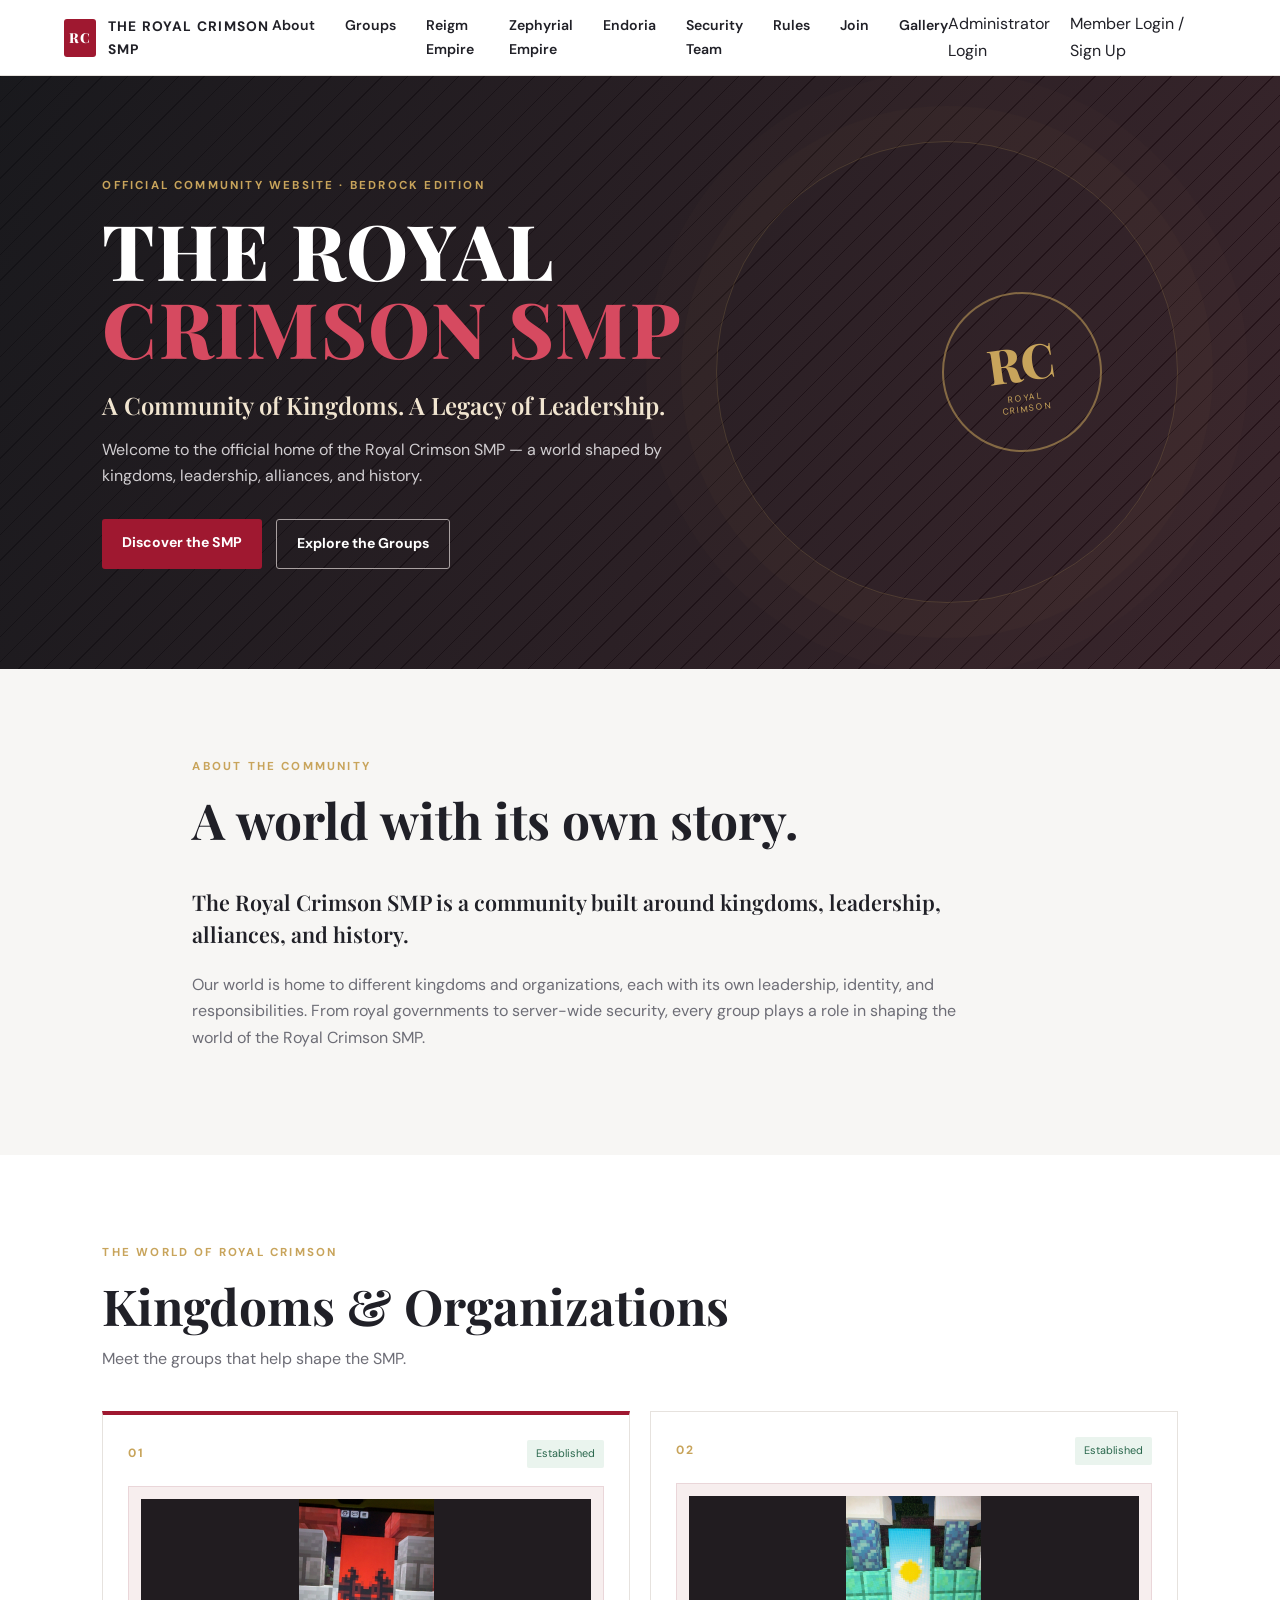
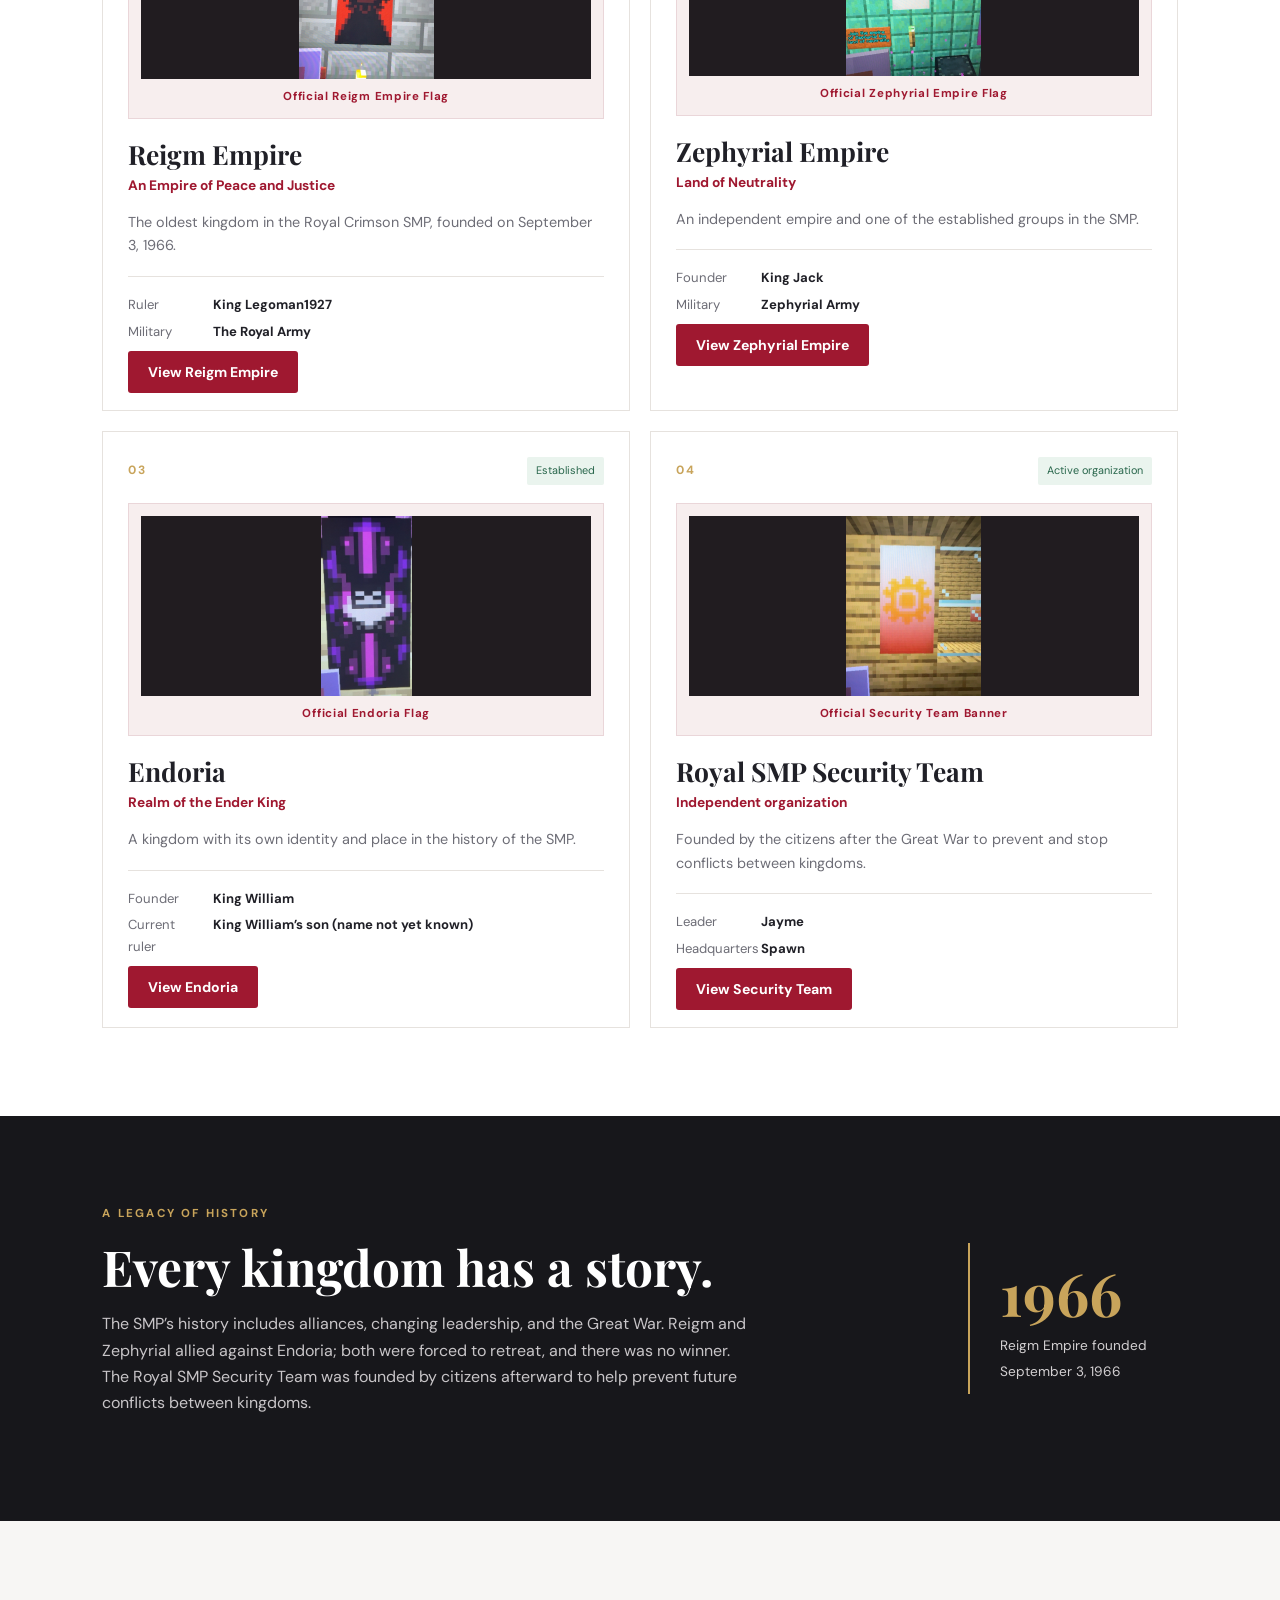
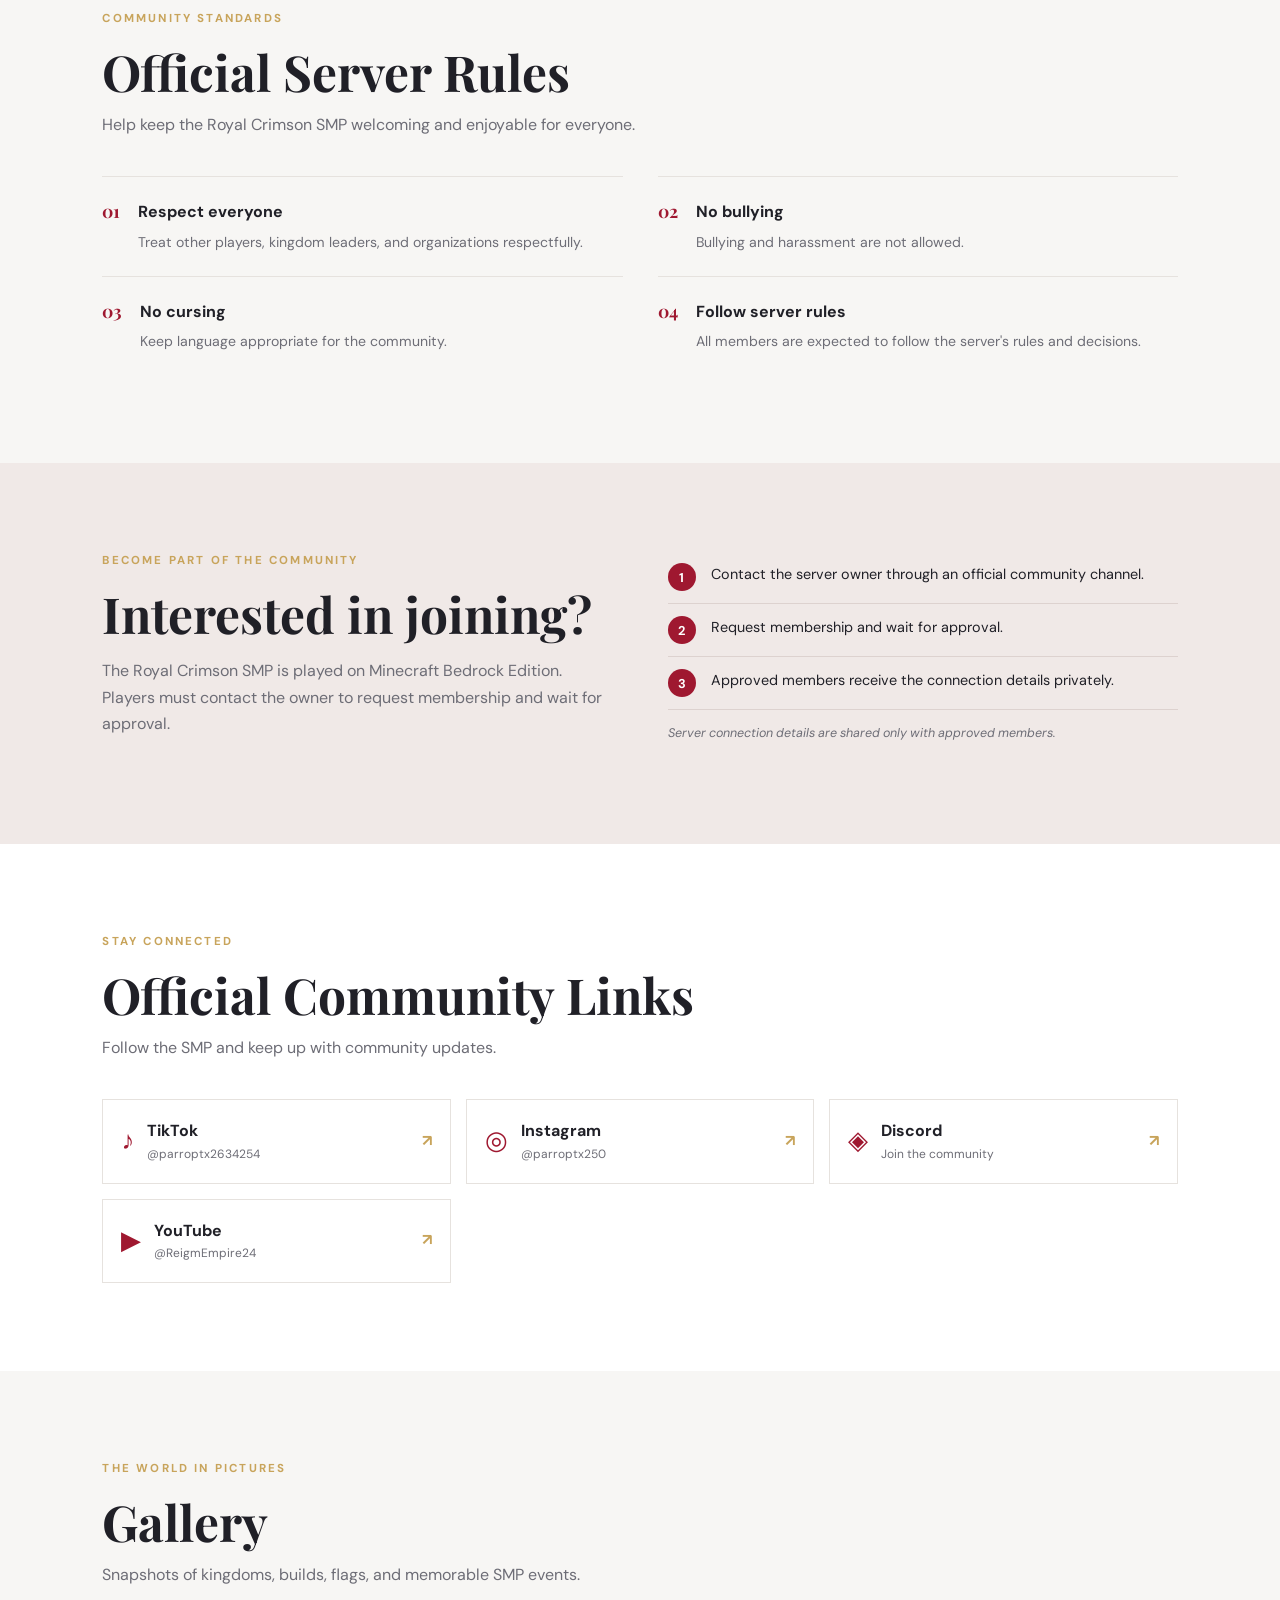
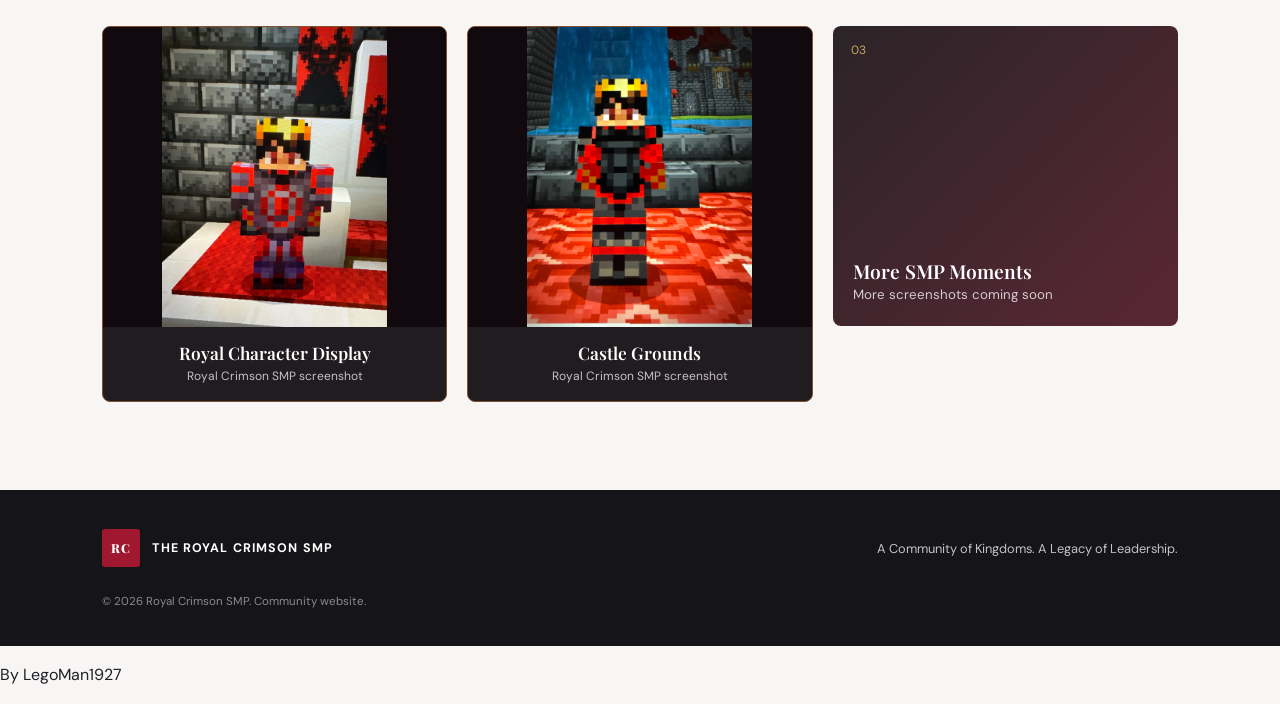
==== commit 7dba2d30: "Update social links to include YouTube Added YouTube link to social links section." ====
--- a/index.html
+++ b/index.html
@@ -191,12 +191,17 @@
         <h2>Official Community Links</h2>
         <p>Follow the SMP and keep up with community updates.</p>
       </div>
-      <div class="social-links">
-        <a href="https://www.tiktok.com/@parroptx2634254" target="_blank" rel="noopener noreferrer"><span>♪</span><div><strong>TikTok</strong><small>@parroptx2634254</small></div><b>↗</b></a>
-        <a href="https://www.instagram.com/parroptx250/" target="_blank" rel="noopener noreferrer"><span>◎</span><div><strong>Instagram</strong><small>@parroptx250</small></div><b>↗</b></a>
-        <a href="https://discord.gg/pt2bNhcgC" target="_blank" rel="noopener noreferrer"><span>◈</span><div><strong>Discord</strong><small>Join the community</small></div><b>↗</b></a>
-      </div>
-    </section>
+   
+<div class="social-links">
+  <a href="https://www.tiktok.com/@parroptx2634254" target="_blank" rel="noopener noreferrer"><span>♪</span><div><strong>TikTok</strong><small>@parroptx2634254</small></div><b>↗</b></a>
+
+  <a href="https://www.instagram.com/parroptx250/" target="_blank" rel="noopener noreferrer"><span>◎</span><div><strong>Instagram</strong><small>@parroptx250</small></div><b>↗</b></a>
+
+  <a href="https://discord.gg/pt2bNhcgC" target="_blank" rel="noopener noreferrer"><span>◈</span><div><strong>Discord</strong><small>Join the community</small></div><b>↗</b></a>
+
+  <a href="https://www.youtube.com/@ReigmEmpire24" target="_blank" rel="noopener noreferrer"><span>▶</span><div><strong>YouTube</strong><small>@ReigmEmpire24</small></div><b>↗</b></a>
+</div>
+</section>
 
     <section class="gallery section" id="gallery">
       <div class="section-heading">
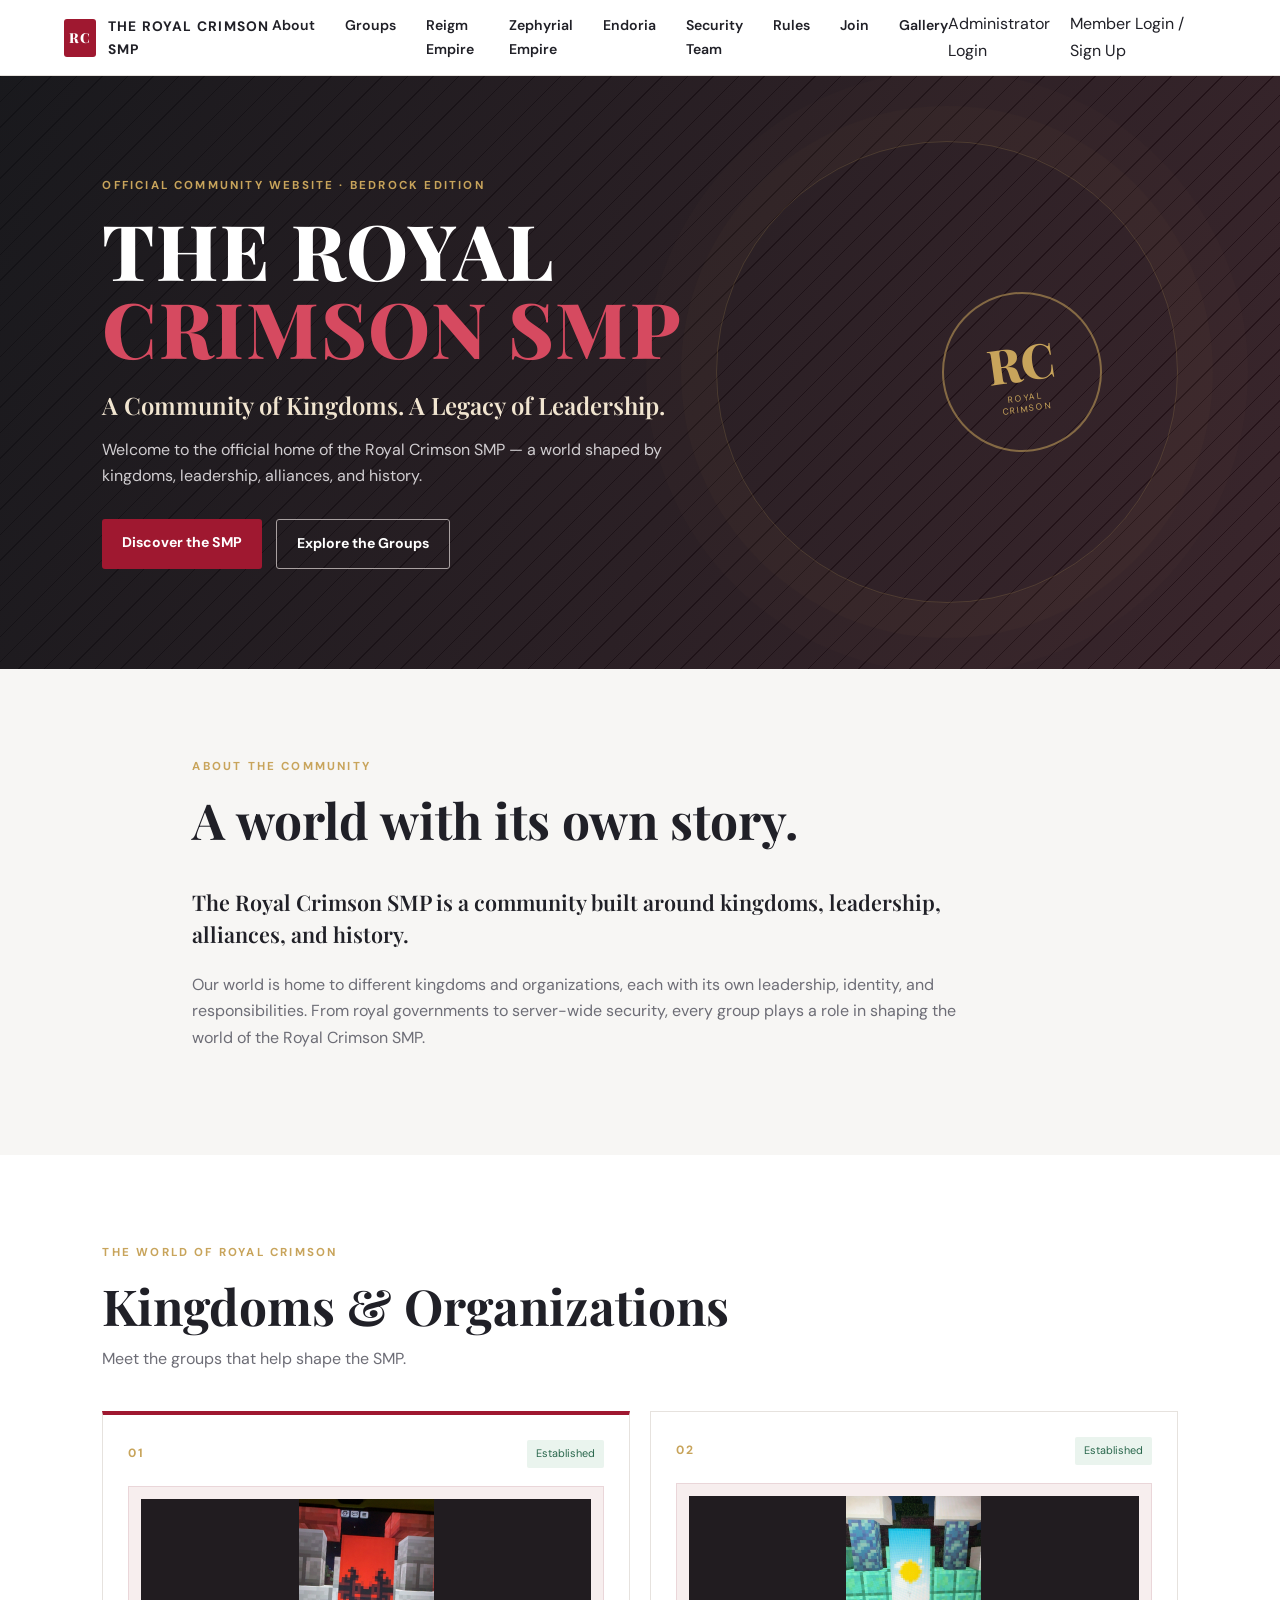
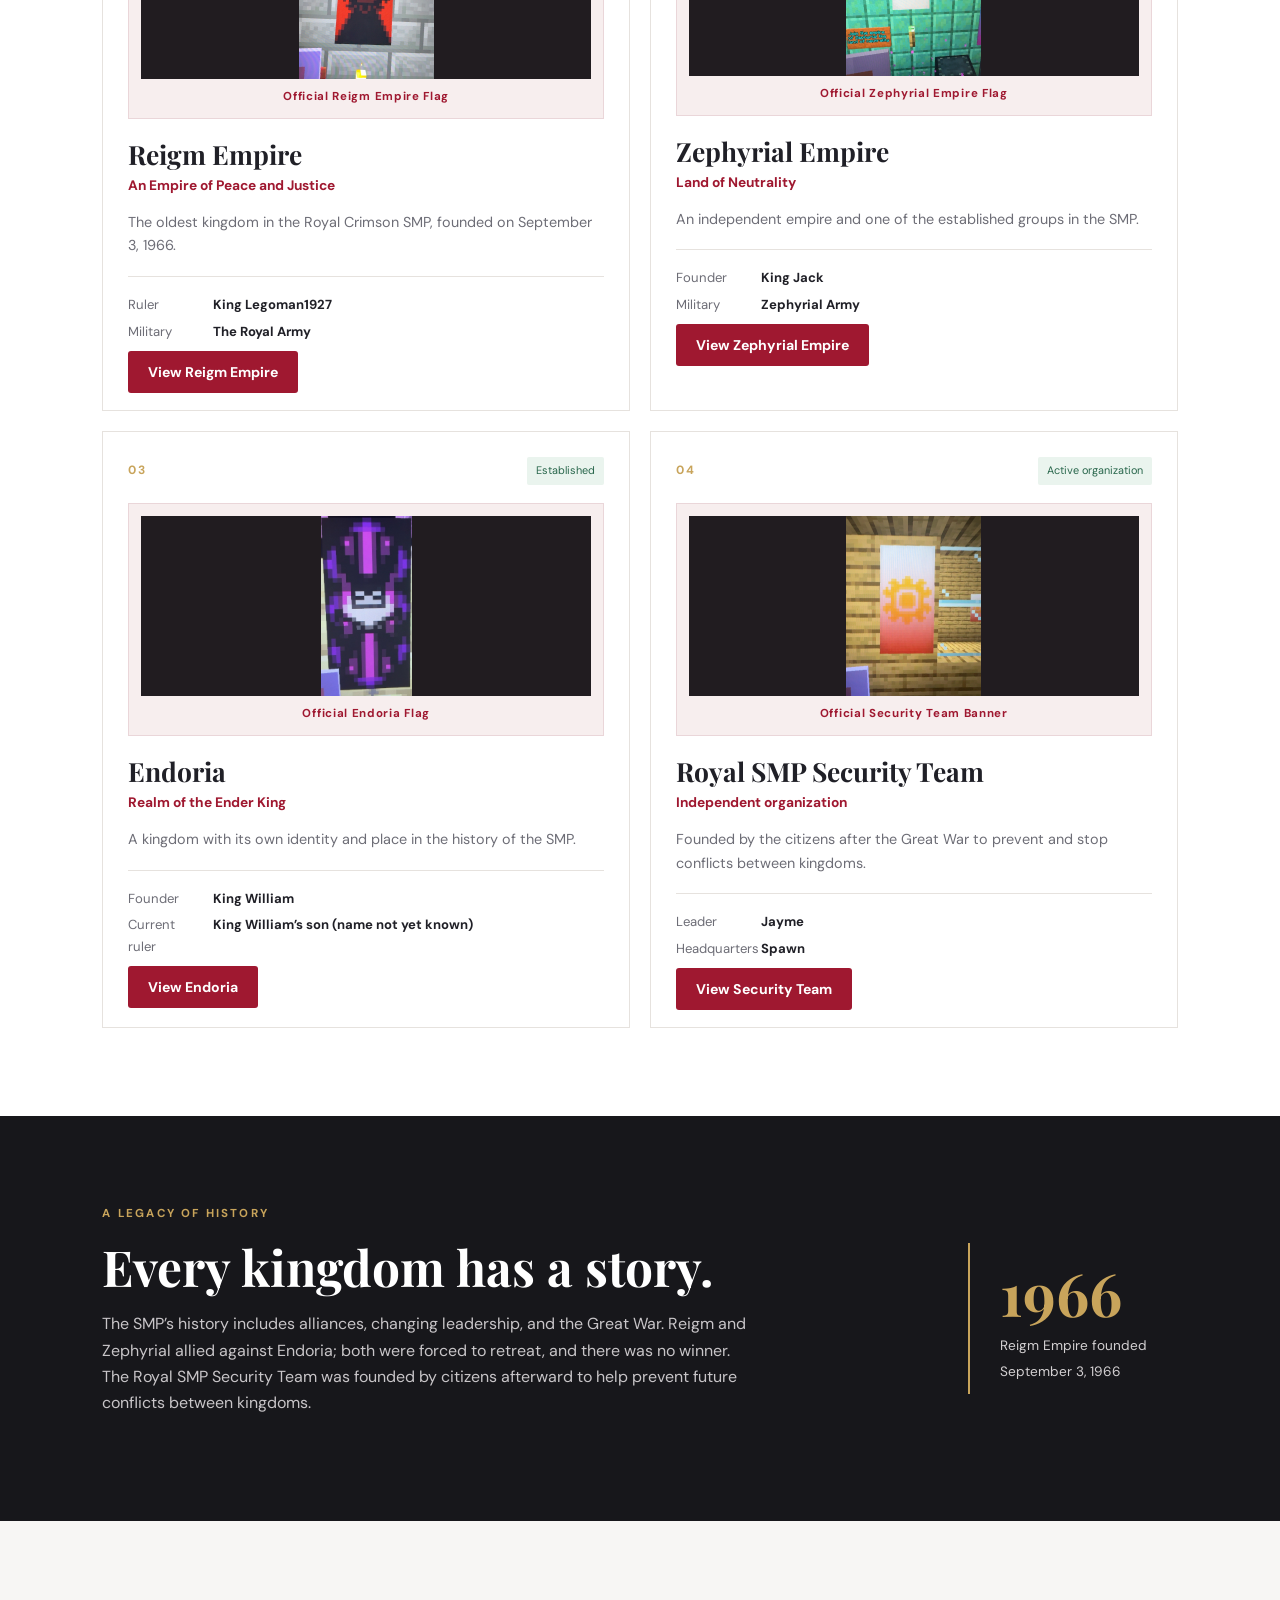
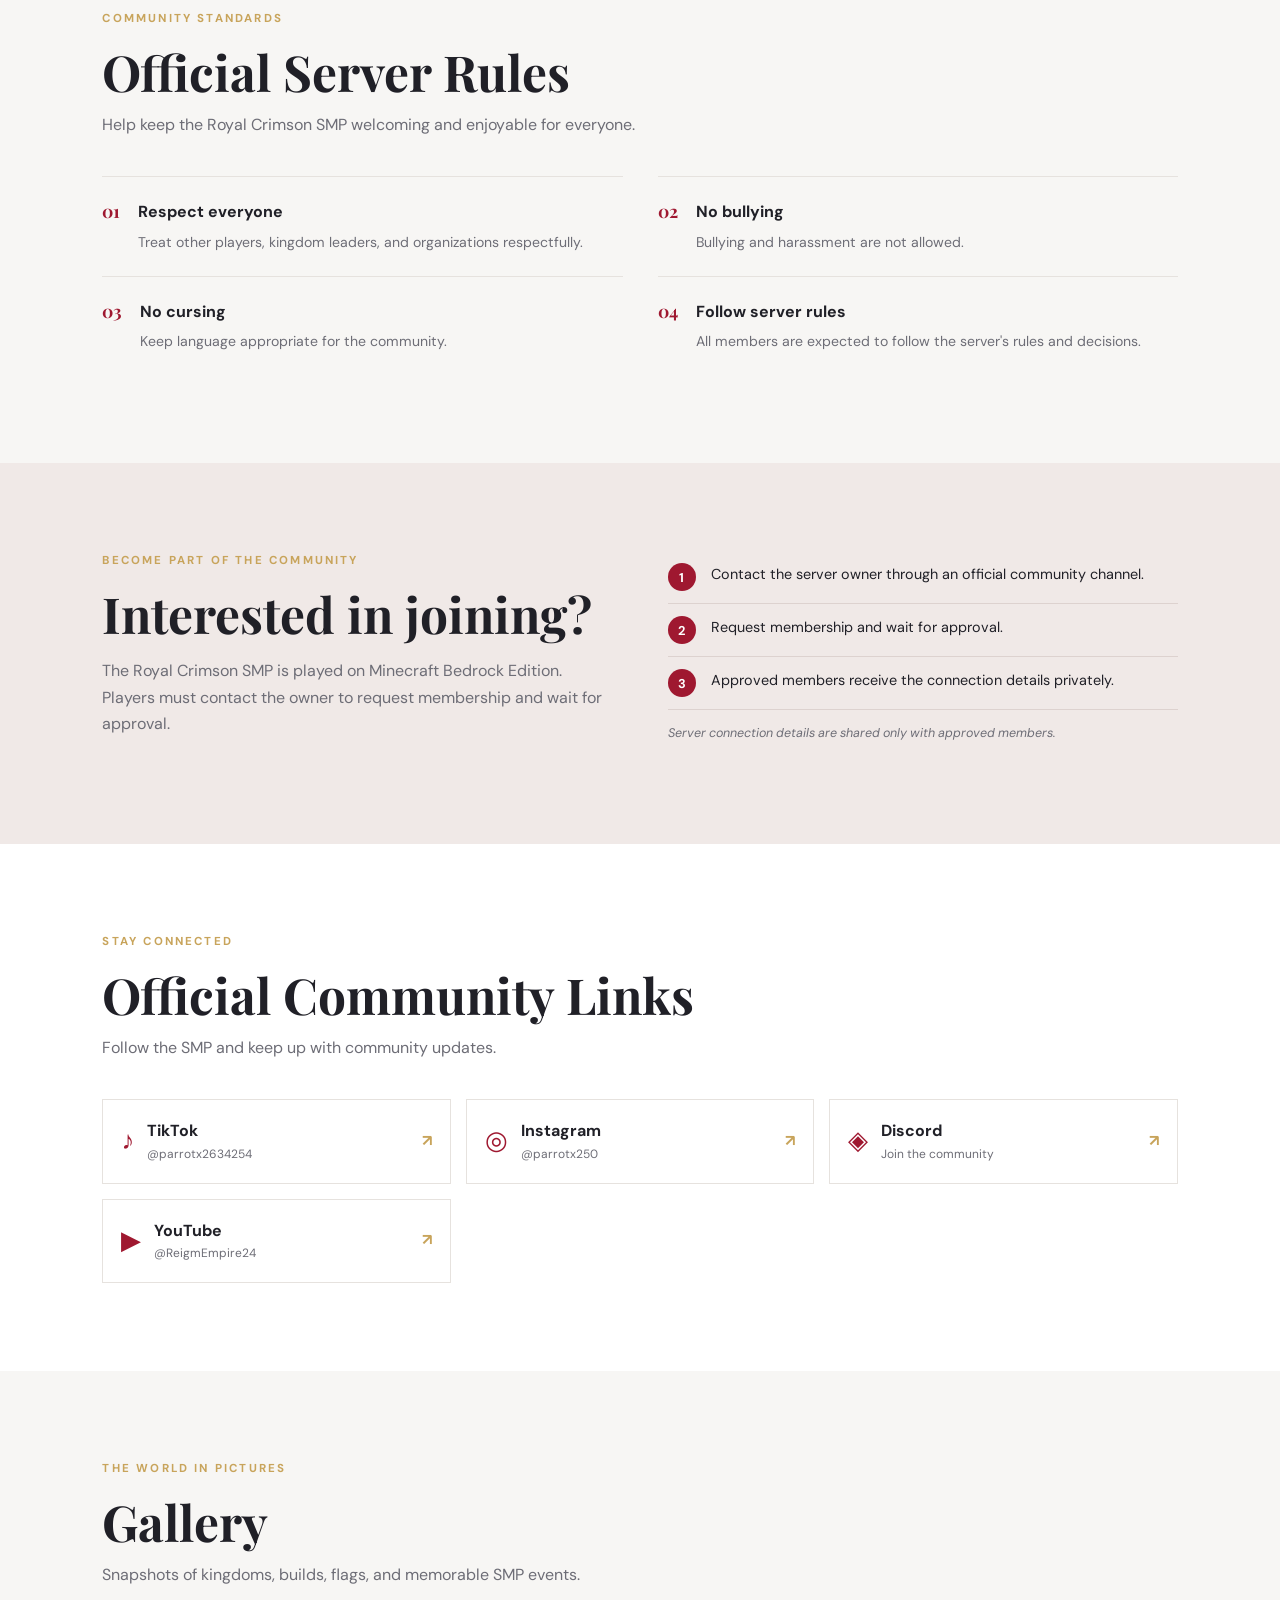
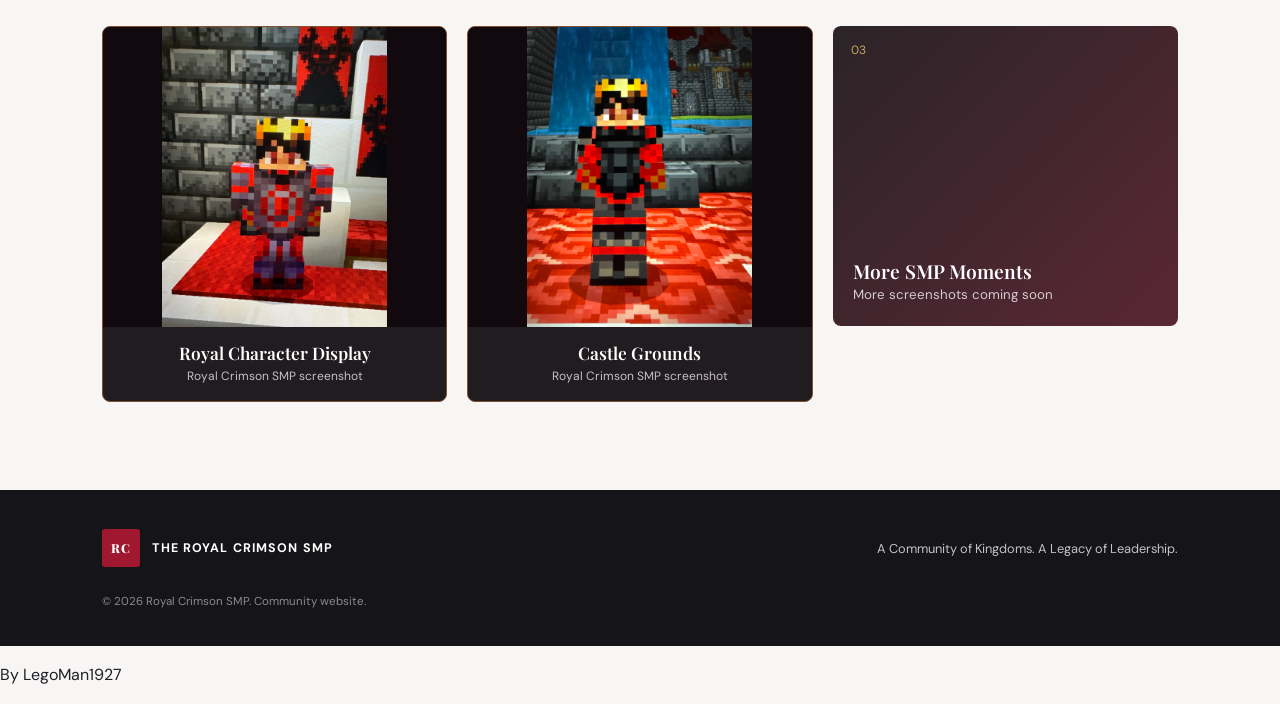
==== commit 543c6f02: "Update social media links in index.html" ====
--- a/index.html
+++ b/index.html
@@ -193,9 +193,9 @@
       </div>
    
 <div class="social-links">
-  <a href="https://www.tiktok.com/@parroptx2634254" target="_blank" rel="noopener noreferrer"><span>♪</span><div><strong>TikTok</strong><small>@parroptx2634254</small></div><b>↗</b></a>
-
-  <a href="https://www.instagram.com/parroptx250/" target="_blank" rel="noopener noreferrer"><span>◎</span><div><strong>Instagram</strong><small>@parroptx250</small></div><b>↗</b></a>
+ <a href="https://www.tiktok.com/@parrotx2634254" target="_blank" rel="noopener noreferrer"><span>♪</span><div><strong>TikTok</strong><small>@parrotx2634254</small></div><b>↗</b></a>
+
+<a href="https://www.instagram.com/parrotx250/" target="_blank" rel="noopener noreferrer"><span>◎</span><div><strong>Instagram</strong><small>@parrotx250</small></div><b>↗</b></a>
 
   <a href="https://discord.gg/pt2bNhcgC" target="_blank" rel="noopener noreferrer"><span>◈</span><div><strong>Discord</strong><small>Join the community</small></div><b>↗</b></a>
 
